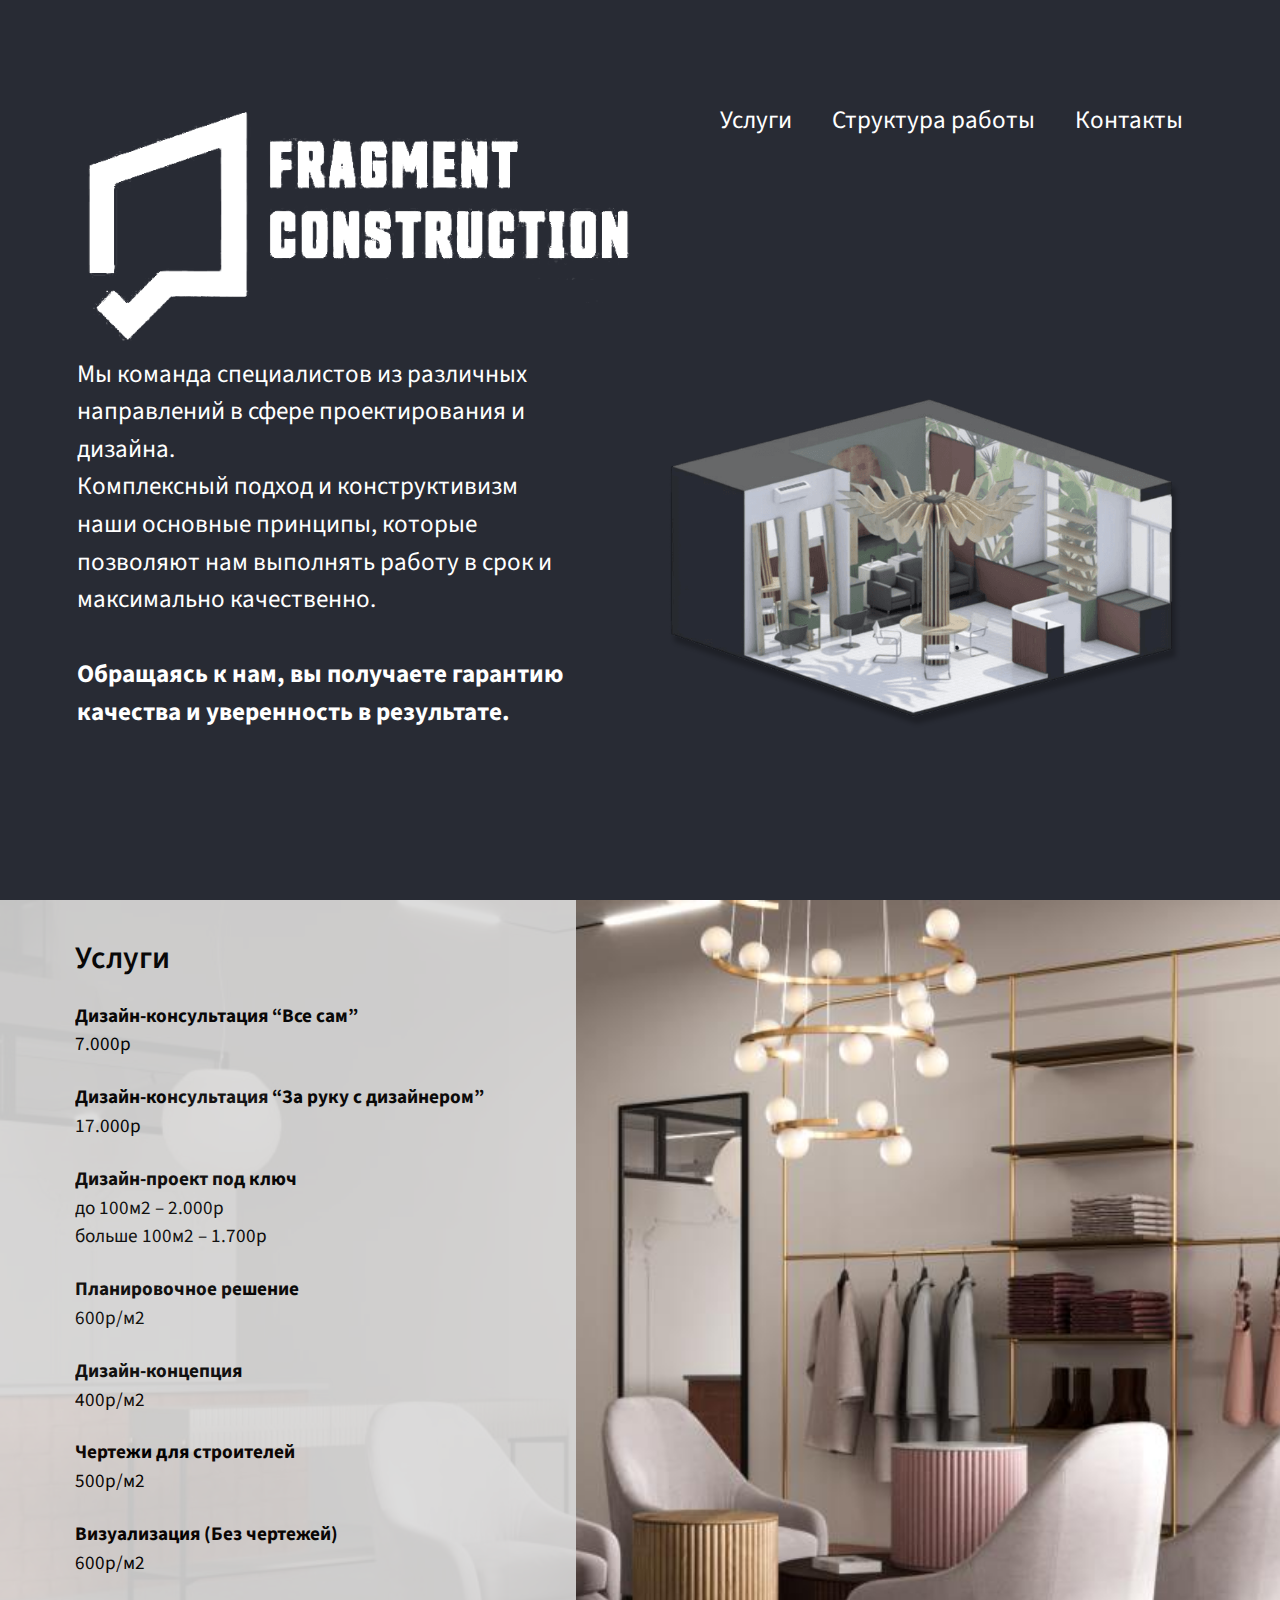
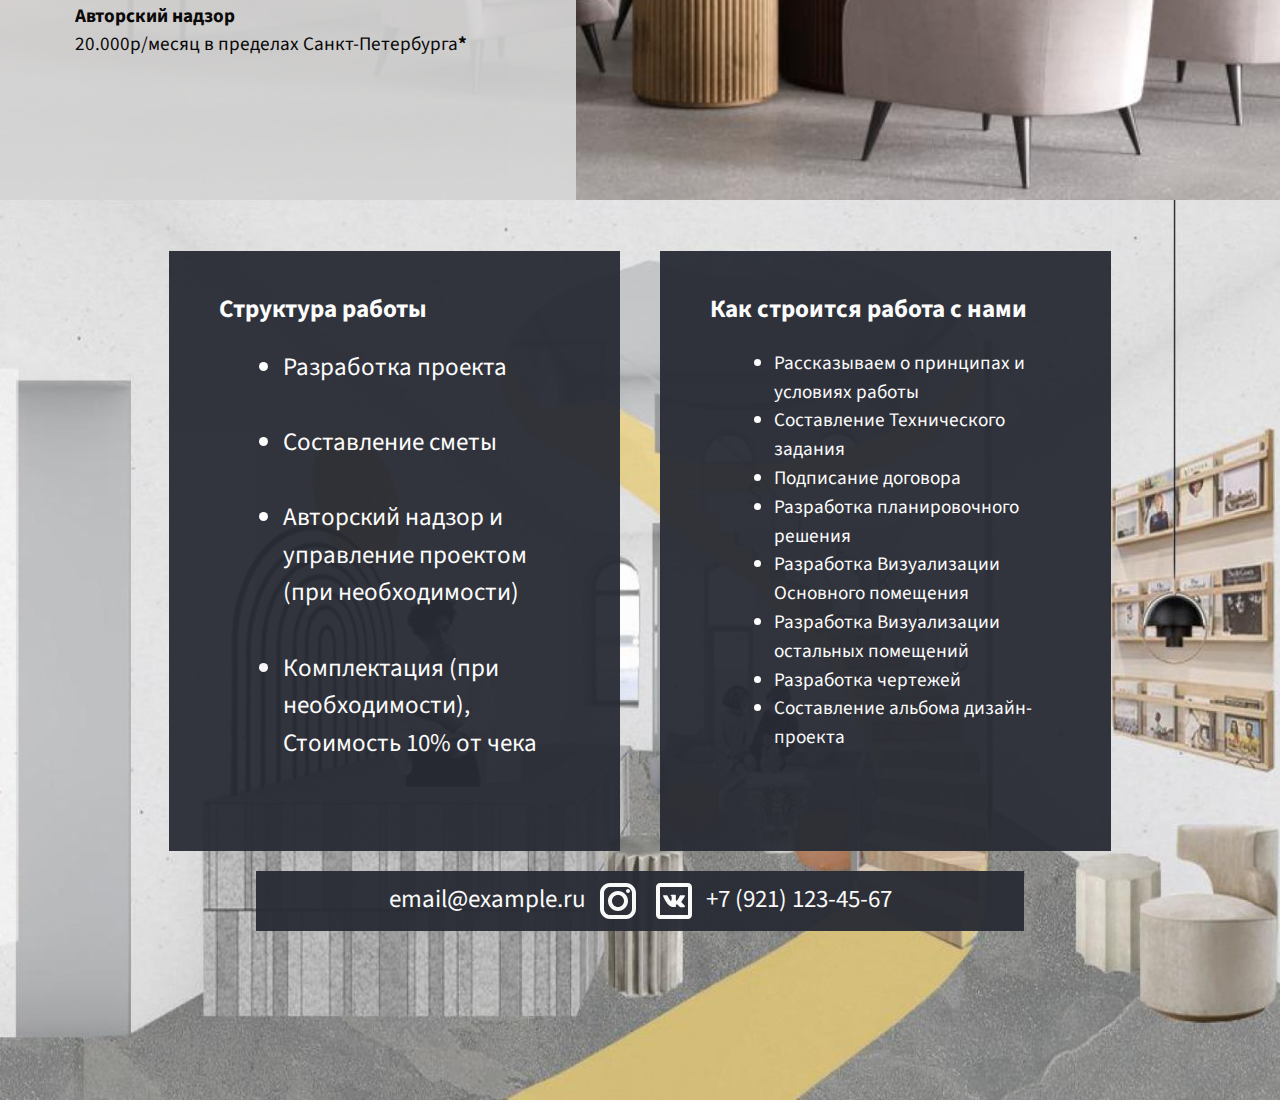
==== index.html @ 0ee1506e "v1.0" ====
<!DOCTYPE html><html lang="en"><head>
  <meta charset="utf-8">
  <title>Fragment Construction</title>
  <base href="/">
  <meta name="viewport" content="width=device-width, initial-scale=1">
  <link rel="icon" type="image/x-icon" href="assets/img/small-logo.ico">
  <link rel="stylesheet" href="build.css">
<style>@import"https://fonts.googleapis.com/css2?family=Source+Sans+Pro&display=swap";@tailwind components;@tailwind utilities;@tailwind base;*,:before,:after{box-sizing:border-box;border-width:0;border-style:solid;border-color:currentColor}:before,:after{--tw-content:""}html{line-height:1.5;-webkit-text-size-adjust:100%;tab-size:4;font-family:ui-sans-serif,system-ui,-apple-system,BlinkMacSystemFont,Segoe UI,Roboto,Helvetica Neue,Arial,Noto Sans,sans-serif,"Apple Color Emoji","Segoe UI Emoji",Segoe UI Symbol,"Noto Color Emoji";font-feature-settings:normal;font-variation-settings:normal}body{margin:0;line-height:inherit}*,:before,:after{--tw-border-spacing-x:0;--tw-border-spacing-y:0;--tw-translate-x:0;--tw-translate-y:0;--tw-rotate:0;--tw-skew-x:0;--tw-skew-y:0;--tw-scale-x:1;--tw-scale-y:1;--tw-pan-x: ;--tw-pan-y: ;--tw-pinch-zoom: ;--tw-scroll-snap-strictness:proximity;--tw-ordinal: ;--tw-slashed-zero: ;--tw-numeric-figure: ;--tw-numeric-spacing: ;--tw-numeric-fraction: ;--tw-ring-inset: ;--tw-ring-offset-width:0px;--tw-ring-offset-color:#fff;--tw-ring-color:rgb(59 130 246 / .5);--tw-ring-offset-shadow:0 0 #0000;--tw-ring-shadow:0 0 #0000;--tw-shadow:0 0 #0000;--tw-shadow-colored:0 0 #0000;--tw-blur: ;--tw-brightness: ;--tw-contrast: ;--tw-grayscale: ;--tw-hue-rotate: ;--tw-invert: ;--tw-saturate: ;--tw-sepia: ;--tw-drop-shadow: ;--tw-backdrop-blur: ;--tw-backdrop-brightness: ;--tw-backdrop-contrast: ;--tw-backdrop-grayscale: ;--tw-backdrop-hue-rotate: ;--tw-backdrop-invert: ;--tw-backdrop-opacity: ;--tw-backdrop-saturate: ;--tw-backdrop-sepia: }html{scroll-behavior:smooth}body{margin:0;padding:0;font-family:Source Sans Pro,sans-serif}</style><style>@import"https://fonts.googleapis.com/css2?family=Source+Sans+Pro&display=swap";@tailwind components;@tailwind utilities;@tailwind base;*,:before,:after{box-sizing:border-box;border-width:0;border-style:solid;border-color:currentColor}:before,:after{--tw-content:""}html{line-height:1.5;-webkit-text-size-adjust:100%;tab-size:4;font-family:ui-sans-serif,system-ui,-apple-system,BlinkMacSystemFont,Segoe UI,Roboto,Helvetica Neue,Arial,Noto Sans,sans-serif,"Apple Color Emoji","Segoe UI Emoji",Segoe UI Symbol,"Noto Color Emoji";font-feature-settings:normal;font-variation-settings:normal}body{margin:0;line-height:inherit}a{color:inherit;text-decoration:inherit}ul{list-style:none;margin:0;padding:0}img{display:block;vertical-align:middle}img{max-width:100%;height:auto}*,:before,:after{--tw-border-spacing-x:0;--tw-border-spacing-y:0;--tw-translate-x:0;--tw-translate-y:0;--tw-rotate:0;--tw-skew-x:0;--tw-skew-y:0;--tw-scale-x:1;--tw-scale-y:1;--tw-pan-x: ;--tw-pan-y: ;--tw-pinch-zoom: ;--tw-scroll-snap-strictness:proximity;--tw-ordinal: ;--tw-slashed-zero: ;--tw-numeric-figure: ;--tw-numeric-spacing: ;--tw-numeric-fraction: ;--tw-ring-inset: ;--tw-ring-offset-width:0px;--tw-ring-offset-color:#fff;--tw-ring-color:rgb(59 130 246 / .5);--tw-ring-offset-shadow:0 0 #0000;--tw-ring-shadow:0 0 #0000;--tw-shadow:0 0 #0000;--tw-shadow-colored:0 0 #0000;--tw-blur: ;--tw-brightness: ;--tw-contrast: ;--tw-grayscale: ;--tw-hue-rotate: ;--tw-invert: ;--tw-saturate: ;--tw-sepia: ;--tw-drop-shadow: ;--tw-backdrop-blur: ;--tw-backdrop-brightness: ;--tw-backdrop-contrast: ;--tw-backdrop-grayscale: ;--tw-backdrop-hue-rotate: ;--tw-backdrop-invert: ;--tw-backdrop-opacity: ;--tw-backdrop-saturate: ;--tw-backdrop-sepia: }.absolute{position:absolute}.relative{position:relative}.bottom-0{bottom:0}.right-5{right:1.25rem}.mx-\[13\%\]{margin-left:13%;margin-right:13%}.mx-\[50px\]{margin-left:50px;margin-right:50px}.mx-\[6\%\]{margin-left:6%;margin-right:6%}.mx-auto{margin-left:auto;margin-right:auto}.my-\[8\%\]{margin-top:8%;margin-bottom:8%}.ml-16{margin-left:4rem}.mt-1\.5{margin-top:.375rem}.mt-10{margin-top:2.5rem}.mt-2\.5{margin-top:.625rem}.mt-5{margin-top:1.25rem}.mt-\[4\%\]{margin-top:4%}.mt-\[6\%\]{margin-top:6%}.flex{display:flex}.grid{display:grid}.h-\[100\%\]{height:100%}.h-\[600px\]{height:600px}.h-\[60px\]{height:60px}.h-screen{height:100vh}.max-h-\[400px\]{max-height:400px}.w-\[100\%\]{width:100%}.w-\[40\%\]{width:40%}.w-\[45\%\]{width:45%}.w-\[60\%\]{width:60%}.w-\[90\%\]{width:90%}.max-w-\[800px\]{max-width:800px}.animate-pulse{animation:pulse 2s cubic-bezier(.4,0,.6,1) infinite}.list-disc{list-style-type:disc}.grid-cols-2{grid-template-columns:repeat(2,minmax(0,1fr))}.flex-col{flex-direction:column}.justify-center{justify-content:center}.justify-between{justify-content:space-between}.gap-10{gap:2.5rem}.gap-2{gap:.5rem}.overflow-auto{overflow:auto}.overflow-hidden{overflow:hidden}.bg-background-blue{--tw-bg-opacity:1;background-color:rgb(40 43 52 / var(--tw-bg-opacity))}.bg-cream-white{--tw-bg-opacity:1;background-color:rgb(217 217 217 / var(--tw-bg-opacity))}.bg-about-bg{background-image:url(about-bg.d2e4518c8d98e745.jpg)}.bg-services-bg{background-image:url(services-bg.50ebe904d88198e3.jpg)}.bg-cover{background-size:cover}.bg-no-repeat{background-repeat:no-repeat}.text-2xl{font-size:1.2rem}.text-3xl{font-size:1.567rem}.text-4xl{font-size:1.964rem}.font-bold{font-weight:700}.font-semibold{font-weight:600}.text-white{--tw-text-opacity:1;color:rgb(255 255 255 / var(--tw-text-opacity))}.opacity-90{opacity:.9}.opacity-95{opacity:.95}html{scroll-behavior:smooth}body{margin:0;padding:0;font-family:Source Sans Pro,sans-serif}@keyframes pulse{50%{opacity:.5}}.hover\:animate-pulse:hover{animation:pulse 2s cubic-bezier(.4,0,.6,1) infinite}.hover\:text-cream-white:hover{--tw-text-opacity:1;color:rgb(217 217 217 / var(--tw-text-opacity))}@media (min-width: 1600px){.min-\[1600px\]\:text-3xl{font-size:1.567rem}}</style><link rel="stylesheet" href="styles.232d3d1c239b0c09.css" media="print" onload="this.media='all'"><noscript><link rel="stylesheet" href="styles.232d3d1c239b0c09.css"></noscript></head>
<body>
  <app-root _nghost-sc3="" ng-version="15.2.8" ng-server-context="ssg"><div _ngcontent-sc3=""><app-header _ngcontent-sc3="" _nghost-sc0=""><div _ngcontent-sc0="" class="bg-background-blue h-screen w-[100%] overflow-hidden"><div _ngcontent-sc0="" class="mx-[6%] my-[8%] grid grid-cols-2 gap-2 relative"><div _ngcontent-sc0=""><img _ngcontent-sc0="" ngsrc="assets/img/LOGO.png" alt="" height="321" width="709" loading="lazy" fetchpriority="auto" ng-img="true" src="assets/img/LOGO.png"><div _ngcontent-sc0="" class="w-[90%]"><span _ngcontent-sc0="" class="text-white text-3xl"> Мы команда специалистов из различных направлений в сфере проектирования и дизайна. <br _ngcontent-sc0="">Комплексный подход и конструктивизм наши основные принципы, которые позволяют нам выполнять работу в срок и максимально качественно. <br _ngcontent-sc0=""><br _ngcontent-sc0=""><span _ngcontent-sc0="" class="font-bold"> Обращаясь к нам, вы получаете гарантию качества и уверенность в результате. </span></span></div></div><div _ngcontent-sc0=""><div _ngcontent-sc0="" class="absolute right-5 flex justify-between gap-10"><span _ngcontent-sc0="" class="text-white text-3xl hover:animate-pulse hover:text-cream-white"><a _ngcontent-sc0="" href="#services">Услуги</a></span><span _ngcontent-sc0="" class="text-white text-3xl hover:animate-pulse hover:text-cream-white"><a _ngcontent-sc0="" href="#about">Структура работы</a></span><span _ngcontent-sc0="" class="text-white text-3xl hover:animate-pulse hover:text-cream-white"><a _ngcontent-sc0="" href="#about">Контакты</a></span></div><div _ngcontent-sc0="" class="absolute bottom-0"><img _ngcontent-sc0="" src="assets/img/header-image.png" alt="" class="max-h-[400px]"></div></div></div></div></app-header><app-services _ngcontent-sc3="" _nghost-sc1=""><div _ngcontent-sc1="" id="services" class="h-screen w-[100%] bg-no-repeat bg-cover bg-services-bg"><div _ngcontent-sc1="" class="h-[100%] bg-cream-white opacity-90 w-[45%] overflow-auto"><div _ngcontent-sc1="" class="mx-[13%] mt-[6%]"><span _ngcontent-sc1="" class="text-4xl font-semibold">Услуги</span><br _ngcontent-sc1=""><div _ngcontent-sc1="" class="mt-5 flex justify-between flex-col overflow-hidden"><span _ngcontent-sc1="" class="text-2xl"><span _ngcontent-sc1="" class="font-bold">Дизайн-консультация “Все сам”</span><br _ngcontent-sc1="">7.000р</span><br _ngcontent-sc1=""><span _ngcontent-sc1="" class="text-2xl"><span _ngcontent-sc1="" class="font-bold">Дизайн-консультация “За руку с дизайнером”</span><br _ngcontent-sc1="">17.000р </span><br _ngcontent-sc1=""><span _ngcontent-sc1="" class="text-2xl"><span _ngcontent-sc1="" class="font-bold">Дизайн-проект под ключ </span><br _ngcontent-sc1="">до 100м2 – 2.000р<br _ngcontent-sc1="">больше 100м2 – 1.700р</span><br _ngcontent-sc1=""><span _ngcontent-sc1="" class="text-2xl"><span _ngcontent-sc1="" class="font-bold">Планировочное решение</span><br _ngcontent-sc1="">600р/м2</span><br _ngcontent-sc1=""><span _ngcontent-sc1="" class="text-2xl"><span _ngcontent-sc1="" class="font-bold">Дизайн-концепция</span><br _ngcontent-sc1="">400р/м2</span><br _ngcontent-sc1=""><span _ngcontent-sc1="" class="text-2xl"><span _ngcontent-sc1="" class="font-bold">Чертежи для строителей</span><br _ngcontent-sc1="">500р/м2</span><br _ngcontent-sc1=""><span _ngcontent-sc1="" class="text-2xl"><span _ngcontent-sc1="" class="font-bold">Визуализация (Без чертежей)</span><br _ngcontent-sc1="">600р/м2</span><br _ngcontent-sc1=""><span _ngcontent-sc1="" class="text-2xl"><span _ngcontent-sc1="" class="font-bold">Авторский надзор</span><br _ngcontent-sc1=""><span _ngcontent-sc1="">20.000р/месяц в пределах Санкт-Петербурга<span _ngcontent-sc1="" class="animate-pulse font-bold">*</span></span><!----><!----></span></div></div></div></div></app-services><app-about-work _ngcontent-sc3="" _nghost-sc2=""><div _ngcontent-sc2="" id="about" class="h-screen w-[100%] bg-no-repeat bg-cover bg-about-bg overflow-hidden"><div _ngcontent-sc2="" class="mx-[6%] mt-[4%] flex gap-10 justify-center"><div _ngcontent-sc2="" class="bg-background-blue opacity-95 h-[600px] w-[40%]"><div _ngcontent-sc2="" class="mx-[50px] mt-10"><span _ngcontent-sc2="" class="text-white text-3xl"><span _ngcontent-sc2="" class="text-3xl font-bold"> Структура работы </span><div _ngcontent-sc2=""><ul _ngcontent-sc2="" class="list-disc ml-16 mt-5"><li _ngcontent-sc2="">Разработка проекта</li><br _ngcontent-sc2=""><li _ngcontent-sc2="">Составление сметы</li><br _ngcontent-sc2=""><li _ngcontent-sc2="">Авторский надзор и управление проектом (при необходимости)</li><br _ngcontent-sc2=""><li _ngcontent-sc2="">Комплектация (при необходимости), Стоимость 10% от чека</li></ul></div></span></div></div><div _ngcontent-sc2="" class="bg-background-blue opacity-95 h-[600px] w-[40%]"><div _ngcontent-sc2="" class="mx-[50px] mt-10"><span _ngcontent-sc2="" class="text-white text-3xl"><span _ngcontent-sc2="" class="text-3xl font-bold"> Как строится работа с нами </span><div _ngcontent-sc2="" class="text-2xl min-[1600px]:text-3xl"><ul _ngcontent-sc2="" class="list-disc ml-16 mt-5"><li _ngcontent-sc2="">Рассказываем о принципах и условиях работы</li><li _ngcontent-sc2="">Составление Технического задания</li><li _ngcontent-sc2="">Подписание договора</li><li _ngcontent-sc2="">Разработка планировочного решения</li><li _ngcontent-sc2="">Разработка Визуализации Основного помещения</li><li _ngcontent-sc2="">Разработка Визуализации остальных помещений</li><li _ngcontent-sc2="">Разработка чертежей</li><li _ngcontent-sc2="">Составление альбома дизайн-проекта</li></ul></div></span></div></div></div><div _ngcontent-sc2="" class="bg-background-blue opacity-95 mt-5 mx-auto max-w-[800px] w-[60%] h-[60px] flex justify-center gap-2"><span _ngcontent-sc2="" class="text-white text-3xl mt-2.5">email@example.ru</span><a _ngcontent-sc2="" href="https://instagram.com" class="mt-1.5"><img _ngcontent-sc2="" src="assets/img/icons8-instagram.svg" alt="" height="48" width="48"></a><a _ngcontent-sc2="" href="https://vk.com" class="mt-1.5"><img _ngcontent-sc2="" src="assets/img/icons8-vk-com.svg" alt="" height="48" width="48"></a><span _ngcontent-sc2="" class="text-white text-3xl mt-2.5">+7 (921) 123-45-67</span></div></div></app-about-work></div></app-root>
<script src="runtime.688c53f23d6f5116.js" type="module"></script><script src="polyfills.cc56de102c7d1e60.js" type="module"></script><script src="main.c48770c3a5cddc2c.js" type="module"></script>

</body></html>
---- build.css ----
/*! tailwindcss v3.3.1 | MIT License | https://tailwindcss.com*/*,:after,:before{box-sizing:border-box;border:0 solid}:after,:before{--tw-content:""}html{line-height:1.5;-webkit-text-size-adjust:100%;-moz-tab-size:4;-o-tab-size:4;tab-size:4;font-family:ui-sans-serif,system-ui,-apple-system,BlinkMacSystemFont,Segoe UI,Roboto,Helvetica Neue,Arial,Noto Sans,sans-serif,Apple Color Emoji,Segoe UI Emoji,Segoe UI Symbol,Noto Color Emoji;font-feature-settings:normal;font-variation-settings:normal}body{margin:0;line-height:inherit}hr{height:0;color:inherit;border-top-width:1px}abbr:where([title]){-webkit-text-decoration:underline dotted;text-decoration:underline dotted}h1,h2,h3,h4,h5,h6{font-size:inherit;font-weight:inherit}a{color:inherit;text-decoration:inherit}b,strong{font-weight:bolder}code,kbd,pre,samp{font-family:ui-monospace,SFMono-Regular,Menlo,Monaco,Consolas,Liberation Mono,Courier New,monospace;font-size:1em}small{font-size:80%}sub,sup{font-size:75%;line-height:0;position:relative;vertical-align:initial}sub{bottom:-.25em}sup{top:-.5em}table{text-indent:0;border-color:inherit;border-collapse:collapse}button,input,optgroup,select,textarea{font-family:inherit;font-size:100%;font-weight:inherit;line-height:inherit;color:inherit;margin:0;padding:0}button,select{text-transform:none}[type=button],[type=reset],[type=submit],button{-webkit-appearance:button;background-color:initial;background-image:none}:-moz-focusring{outline:auto}:-moz-ui-invalid{box-shadow:none}progress{vertical-align:initial}::-webkit-inner-spin-button,::-webkit-outer-spin-button{height:auto}[type=search]{-webkit-appearance:textfield;outline-offset:-2px}::-webkit-search-decoration{-webkit-appearance:none}::-webkit-file-upload-button{-webkit-appearance:button;font:inherit}summary{display:list-item}blockquote,dd,dl,figure,h1,h2,h3,h4,h5,h6,hr,p,pre{margin:0}fieldset{margin:0}fieldset,legend{padding:0}menu,ol,ul{list-style:none;margin:0;padding:0}textarea{resize:vertical}input::-moz-placeholder,textarea::-moz-placeholder{opacity:1;color:#9ca3af}input::placeholder,textarea::placeholder{opacity:1;color:#9ca3af}[role=button],button{cursor:pointer}:disabled{cursor:default}audio,canvas,embed,iframe,img,object,svg,video{display:block;vertical-align:middle}img,video{max-width:100%;height:auto}[hidden]{display:none}*,::backdrop,:after,:before{--tw-border-spacing-x:0;--tw-border-spacing-y:0;--tw-translate-x:0;--tw-translate-y:0;--tw-rotate:0;--tw-skew-x:0;--tw-skew-y:0;--tw-scale-x:1;--tw-scale-y:1;--tw-pan-x: ;--tw-pan-y: ;--tw-pinch-zoom: ;--tw-scroll-snap-strictness:proximity;--tw-ordinal: ;--tw-slashed-zero: ;--tw-numeric-figure: ;--tw-numeric-spacing: ;--tw-numeric-fraction: ;--tw-ring-inset: ;--tw-ring-offset-width:0px;--tw-ring-offset-color:#fff;--tw-ring-color:#3b82f680;--tw-ring-offset-shadow:0 0 #0000;--tw-ring-shadow:0 0 #0000;--tw-shadow:0 0 #0000;--tw-shadow-colored:0 0 #0000;--tw-blur: ;--tw-brightness: ;--tw-contrast: ;--tw-grayscale: ;--tw-hue-rotate: ;--tw-invert: ;--tw-saturate: ;--tw-sepia: ;--tw-drop-shadow: ;--tw-backdrop-blur: ;--tw-backdrop-brightness: ;--tw-backdrop-contrast: ;--tw-backdrop-grayscale: ;--tw-backdrop-hue-rotate: ;--tw-backdrop-invert: ;--tw-backdrop-opacity: ;--tw-backdrop-saturate: ;--tw-backdrop-sepia: }.absolute{position:absolute}.relative{position:relative}.bottom-0{bottom:0}.right-5{right:1.25rem}.mx-\[13\%\]{margin-left:13%;margin-right:13%}.mx-\[50px\]{margin-left:50px;margin-right:50px}.mx-\[6\%\]{margin-left:6%;margin-right:6%}.mx-auto{margin-left:auto;margin-right:auto}.my-\[8\%\]{margin-top:8%;margin-bottom:8%}.ml-16{margin-left:4rem}.mt-1{margin-top:.25rem}.mt-1\.5{margin-top:.375rem}.mt-10{margin-top:2.5rem}.mt-2{margin-top:.5rem}.mt-2\.5{margin-top:.625rem}.mt-5{margin-top:1.25rem}.mt-\[4\%\]{margin-top:4%}.mt-\[6\%\]{margin-top:6%}.flex{display:flex}.grid{display:grid}.h-\[100\%\]{height:100%}.h-\[600px\]{height:600px}.h-\[60px\]{height:60px}.h-screen{height:100vh}.max-h-\[400px\]{max-height:400px}.w-\[100\%\]{width:100%}.w-\[40\%\]{width:40%}.w-\[45\%\]{width:45%}.w-\[60\%\]{width:60%}.w-\[90\%\]{width:90%}.max-w-\[800px\]{max-width:800px}.animate-pulse{animation:pulse 2s cubic-bezier(.4,0,.6,1) infinite}.list-disc{list-style-type:disc}.grid-cols-2{grid-template-columns:repeat(2,minmax(0,1fr))}.flex-col{flex-direction:column}.justify-center{justify-content:center}.justify-between{justify-content:space-between}.gap-10{gap:2.5rem}.gap-2{gap:.5rem}.overflow-auto{overflow:auto}.overflow-hidden{overflow:hidden}.bg-background-blue{--tw-bg-opacity:1;background-color:rgb(40 43 52/var(--tw-bg-opacity))}.bg-cream-white{--tw-bg-opacity:1;background-color:rgb(217 217 217/var(--tw-bg-opacity))}.bg-about-bg{background-image:url(../../src/assets/img/about-bg.jpg)}.bg-services-bg{background-image:url(../../src/assets/img/services-bg.jpg)}.bg-cover{background-size:cover}.bg-no-repeat{background-repeat:no-repeat}.text-2xl{font-size:1.2rem}.text-3xl{font-size:1.567rem}.text-4xl{font-size:1.964rem}.text-xl{font-size:1rem}.font-bold{font-weight:700}.font-semibold{font-weight:600}.text-white{--tw-text-opacity:1;color:rgb(255 255 255/var(--tw-text-opacity))}.opacity-90{opacity:.9}.opacity-95{opacity:.95}@keyframes pulse{50%{opacity:.5}}.hover\:animate-pulse:hover{animation:pulse 2s cubic-bezier(.4,0,.6,1) infinite}.hover\:text-cream-white:hover{--tw-text-opacity:1;color:rgb(217 217 217/var(--tw-text-opacity))}@media (min-width:1600px){.min-\[1600px\]\:text-3xl{font-size:1.567rem}}
---- styles.232d3d1c239b0c09.css ----
@import"https://fonts.googleapis.com/css2?family=Source+Sans+Pro&display=swap";@tailwind components;@tailwind utilities;@tailwind base;*,:before,:after{box-sizing:border-box;border-width:0;border-style:solid;border-color:currentColor}:before,:after{--tw-content: ""}html{line-height:1.5;-webkit-text-size-adjust:100%;tab-size:4;font-family:ui-sans-serif,system-ui,-apple-system,BlinkMacSystemFont,Segoe UI,Roboto,Helvetica Neue,Arial,Noto Sans,sans-serif,"Apple Color Emoji","Segoe UI Emoji",Segoe UI Symbol,"Noto Color Emoji";font-feature-settings:normal;font-variation-settings:normal}body{margin:0;line-height:inherit}hr{height:0;color:inherit;border-top-width:1px}abbr:where([title]){-webkit-text-decoration:underline dotted;text-decoration:underline dotted}h1,h2,h3,h4,h5,h6{font-size:inherit;font-weight:inherit}a{color:inherit;text-decoration:inherit}b,strong{font-weight:bolder}code,kbd,samp,pre{font-family:ui-monospace,SFMono-Regular,Menlo,Monaco,Consolas,Liberation Mono,Courier New,monospace;font-size:1em}small{font-size:80%}sub,sup{font-size:75%;line-height:0;position:relative;vertical-align:baseline}sub{bottom:-.25em}sup{top:-.5em}table{text-indent:0;border-color:inherit;border-collapse:collapse}button,input,optgroup,select,textarea{font-family:inherit;font-size:100%;font-weight:inherit;line-height:inherit;color:inherit;margin:0;padding:0}button,select{text-transform:none}button,[type=button],[type=reset],[type=submit]{-webkit-appearance:button;background-color:transparent;background-image:none}:-moz-focusring{outline:auto}:-moz-ui-invalid{box-shadow:none}progress{vertical-align:baseline}::-webkit-inner-spin-button,::-webkit-outer-spin-button{height:auto}[type=search]{-webkit-appearance:textfield;outline-offset:-2px}::-webkit-search-decoration{-webkit-appearance:none}::-webkit-file-upload-button{-webkit-appearance:button;font:inherit}summary{display:list-item}blockquote,dl,dd,h1,h2,h3,h4,h5,h6,hr,figure,p,pre{margin:0}fieldset{margin:0;padding:0}legend{padding:0}ol,ul,menu{list-style:none;margin:0;padding:0}textarea{resize:vertical}input::placeholder,textarea::placeholder{opacity:1;color:#9ca3af}button,[role=button]{cursor:pointer}:disabled{cursor:default}img,svg,video,canvas,audio,iframe,embed,object{display:block;vertical-align:middle}img,video{max-width:100%;height:auto}[hidden]{display:none}*,:before,:after{--tw-border-spacing-x: 0;--tw-border-spacing-y: 0;--tw-translate-x: 0;--tw-translate-y: 0;--tw-rotate: 0;--tw-skew-x: 0;--tw-skew-y: 0;--tw-scale-x: 1;--tw-scale-y: 1;--tw-pan-x: ;--tw-pan-y: ;--tw-pinch-zoom: ;--tw-scroll-snap-strictness: proximity;--tw-ordinal: ;--tw-slashed-zero: ;--tw-numeric-figure: ;--tw-numeric-spacing: ;--tw-numeric-fraction: ;--tw-ring-inset: ;--tw-ring-offset-width: 0px;--tw-ring-offset-color: #fff;--tw-ring-color: rgb(59 130 246 / .5);--tw-ring-offset-shadow: 0 0 #0000;--tw-ring-shadow: 0 0 #0000;--tw-shadow: 0 0 #0000;--tw-shadow-colored: 0 0 #0000;--tw-blur: ;--tw-brightness: ;--tw-contrast: ;--tw-grayscale: ;--tw-hue-rotate: ;--tw-invert: ;--tw-saturate: ;--tw-sepia: ;--tw-drop-shadow: ;--tw-backdrop-blur: ;--tw-backdrop-brightness: ;--tw-backdrop-contrast: ;--tw-backdrop-grayscale: ;--tw-backdrop-hue-rotate: ;--tw-backdrop-invert: ;--tw-backdrop-opacity: ;--tw-backdrop-saturate: ;--tw-backdrop-sepia: }::-webkit-backdrop{--tw-border-spacing-x: 0;--tw-border-spacing-y: 0;--tw-translate-x: 0;--tw-translate-y: 0;--tw-rotate: 0;--tw-skew-x: 0;--tw-skew-y: 0;--tw-scale-x: 1;--tw-scale-y: 1;--tw-pan-x: ;--tw-pan-y: ;--tw-pinch-zoom: ;--tw-scroll-snap-strictness: proximity;--tw-ordinal: ;--tw-slashed-zero: ;--tw-numeric-figure: ;--tw-numeric-spacing: ;--tw-numeric-fraction: ;--tw-ring-inset: ;--tw-ring-offset-width: 0px;--tw-ring-offset-color: #fff;--tw-ring-color: rgb(59 130 246 / .5);--tw-ring-offset-shadow: 0 0 #0000;--tw-ring-shadow: 0 0 #0000;--tw-shadow: 0 0 #0000;--tw-shadow-colored: 0 0 #0000;--tw-blur: ;--tw-brightness: ;--tw-contrast: ;--tw-grayscale: ;--tw-hue-rotate: ;--tw-invert: ;--tw-saturate: ;--tw-sepia: ;--tw-drop-shadow: ;--tw-backdrop-blur: ;--tw-backdrop-brightness: ;--tw-backdrop-contrast: ;--tw-backdrop-grayscale: ;--tw-backdrop-hue-rotate: ;--tw-backdrop-invert: ;--tw-backdrop-opacity: ;--tw-backdrop-saturate: ;--tw-backdrop-sepia: }::backdrop{--tw-border-spacing-x: 0;--tw-border-spacing-y: 0;--tw-translate-x: 0;--tw-translate-y: 0;--tw-rotate: 0;--tw-skew-x: 0;--tw-skew-y: 0;--tw-scale-x: 1;--tw-scale-y: 1;--tw-pan-x: ;--tw-pan-y: ;--tw-pinch-zoom: ;--tw-scroll-snap-strictness: proximity;--tw-ordinal: ;--tw-slashed-zero: ;--tw-numeric-figure: ;--tw-numeric-spacing: ;--tw-numeric-fraction: ;--tw-ring-inset: ;--tw-ring-offset-width: 0px;--tw-ring-offset-color: #fff;--tw-ring-color: rgb(59 130 246 / .5);--tw-ring-offset-shadow: 0 0 #0000;--tw-ring-shadow: 0 0 #0000;--tw-shadow: 0 0 #0000;--tw-shadow-colored: 0 0 #0000;--tw-blur: ;--tw-brightness: ;--tw-contrast: ;--tw-grayscale: ;--tw-hue-rotate: ;--tw-invert: ;--tw-saturate: ;--tw-sepia: ;--tw-drop-shadow: ;--tw-backdrop-blur: ;--tw-backdrop-brightness: ;--tw-backdrop-contrast: ;--tw-backdrop-grayscale: ;--tw-backdrop-hue-rotate: ;--tw-backdrop-invert: ;--tw-backdrop-opacity: ;--tw-backdrop-saturate: ;--tw-backdrop-sepia: }.absolute{position:absolute}.relative{position:relative}.bottom-0{bottom:0}.right-5{right:1.25rem}.mx-\[13\%\]{margin-left:13%;margin-right:13%}.mx-\[50px\]{margin-left:50px;margin-right:50px}.mx-\[6\%\]{margin-left:6%;margin-right:6%}.mx-auto{margin-left:auto;margin-right:auto}.my-\[8\%\]{margin-top:8%;margin-bottom:8%}.ml-16{margin-left:4rem}.mt-1{margin-top:.25rem}.mt-1\.5{margin-top:.375rem}.mt-10{margin-top:2.5rem}.mt-2{margin-top:.5rem}.mt-2\.5{margin-top:.625rem}.mt-5{margin-top:1.25rem}.mt-\[4\%\]{margin-top:4%}.mt-\[6\%\]{margin-top:6%}.flex{display:flex}.grid{display:grid}.h-\[100\%\]{height:100%}.h-\[600px\]{height:600px}.h-\[60px\]{height:60px}.h-screen{height:100vh}.max-h-\[400px\]{max-height:400px}.w-\[100\%\]{width:100%}.w-\[40\%\]{width:40%}.w-\[45\%\]{width:45%}.w-\[60\%\]{width:60%}.w-\[90\%\]{width:90%}.max-w-\[800px\]{max-width:800px}.animate-pulse{animation:pulse 2s cubic-bezier(.4,0,.6,1) infinite}.list-disc{list-style-type:disc}.grid-cols-2{grid-template-columns:repeat(2,minmax(0,1fr))}.flex-col{flex-direction:column}.justify-center{justify-content:center}.justify-between{justify-content:space-between}.gap-10{gap:2.5rem}.gap-2{gap:.5rem}.overflow-auto{overflow:auto}.overflow-hidden{overflow:hidden}.bg-background-blue{--tw-bg-opacity: 1;background-color:rgb(40 43 52 / var(--tw-bg-opacity))}.bg-cream-white{--tw-bg-opacity: 1;background-color:rgb(217 217 217 / var(--tw-bg-opacity))}.bg-about-bg{background-image:url(about-bg.d2e4518c8d98e745.jpg)}.bg-services-bg{background-image:url(services-bg.50ebe904d88198e3.jpg)}.bg-cover{background-size:cover}.bg-no-repeat{background-repeat:no-repeat}.text-2xl{font-size:1.2rem}.text-3xl{font-size:1.567rem}.text-4xl{font-size:1.964rem}.text-xl{font-size:1rem}.font-bold{font-weight:700}.font-semibold{font-weight:600}.text-white{--tw-text-opacity: 1;color:rgb(255 255 255 / var(--tw-text-opacity))}.opacity-90{opacity:.9}.opacity-95{opacity:.95}html{scroll-behavior:smooth}body{margin:0;padding:0;font-family:Source Sans Pro,sans-serif}@keyframes pulse{50%{opacity:.5}}.hover\:animate-pulse:hover{animation:pulse 2s cubic-bezier(.4,0,.6,1) infinite}.hover\:text-cream-white:hover{--tw-text-opacity: 1;color:rgb(217 217 217 / var(--tw-text-opacity))}@media (min-width: 1600px){.min-\[1600px\]\:text-3xl{font-size:1.567rem}}
---- styles.232d3d1c239b0c09.css ----
@import"https://fonts.googleapis.com/css2?family=Source+Sans+Pro&display=swap";@tailwind components;@tailwind utilities;@tailwind base;*,:before,:after{box-sizing:border-box;border-width:0;border-style:solid;border-color:currentColor}:before,:after{--tw-content: ""}html{line-height:1.5;-webkit-text-size-adjust:100%;tab-size:4;font-family:ui-sans-serif,system-ui,-apple-system,BlinkMacSystemFont,Segoe UI,Roboto,Helvetica Neue,Arial,Noto Sans,sans-serif,"Apple Color Emoji","Segoe UI Emoji",Segoe UI Symbol,"Noto Color Emoji";font-feature-settings:normal;font-variation-settings:normal}body{margin:0;line-height:inherit}hr{height:0;color:inherit;border-top-width:1px}abbr:where([title]){-webkit-text-decoration:underline dotted;text-decoration:underline dotted}h1,h2,h3,h4,h5,h6{font-size:inherit;font-weight:inherit}a{color:inherit;text-decoration:inherit}b,strong{font-weight:bolder}code,kbd,samp,pre{font-family:ui-monospace,SFMono-Regular,Menlo,Monaco,Consolas,Liberation Mono,Courier New,monospace;font-size:1em}small{font-size:80%}sub,sup{font-size:75%;line-height:0;position:relative;vertical-align:baseline}sub{bottom:-.25em}sup{top:-.5em}table{text-indent:0;border-color:inherit;border-collapse:collapse}button,input,optgroup,select,textarea{font-family:inherit;font-size:100%;font-weight:inherit;line-height:inherit;color:inherit;margin:0;padding:0}button,select{text-transform:none}button,[type=button],[type=reset],[type=submit]{-webkit-appearance:button;background-color:transparent;background-image:none}:-moz-focusring{outline:auto}:-moz-ui-invalid{box-shadow:none}progress{vertical-align:baseline}::-webkit-inner-spin-button,::-webkit-outer-spin-button{height:auto}[type=search]{-webkit-appearance:textfield;outline-offset:-2px}::-webkit-search-decoration{-webkit-appearance:none}::-webkit-file-upload-button{-webkit-appearance:button;font:inherit}summary{display:list-item}blockquote,dl,dd,h1,h2,h3,h4,h5,h6,hr,figure,p,pre{margin:0}fieldset{margin:0;padding:0}legend{padding:0}ol,ul,menu{list-style:none;margin:0;padding:0}textarea{resize:vertical}input::placeholder,textarea::placeholder{opacity:1;color:#9ca3af}button,[role=button]{cursor:pointer}:disabled{cursor:default}img,svg,video,canvas,audio,iframe,embed,object{display:block;vertical-align:middle}img,video{max-width:100%;height:auto}[hidden]{display:none}*,:before,:after{--tw-border-spacing-x: 0;--tw-border-spacing-y: 0;--tw-translate-x: 0;--tw-translate-y: 0;--tw-rotate: 0;--tw-skew-x: 0;--tw-skew-y: 0;--tw-scale-x: 1;--tw-scale-y: 1;--tw-pan-x: ;--tw-pan-y: ;--tw-pinch-zoom: ;--tw-scroll-snap-strictness: proximity;--tw-ordinal: ;--tw-slashed-zero: ;--tw-numeric-figure: ;--tw-numeric-spacing: ;--tw-numeric-fraction: ;--tw-ring-inset: ;--tw-ring-offset-width: 0px;--tw-ring-offset-color: #fff;--tw-ring-color: rgb(59 130 246 / .5);--tw-ring-offset-shadow: 0 0 #0000;--tw-ring-shadow: 0 0 #0000;--tw-shadow: 0 0 #0000;--tw-shadow-colored: 0 0 #0000;--tw-blur: ;--tw-brightness: ;--tw-contrast: ;--tw-grayscale: ;--tw-hue-rotate: ;--tw-invert: ;--tw-saturate: ;--tw-sepia: ;--tw-drop-shadow: ;--tw-backdrop-blur: ;--tw-backdrop-brightness: ;--tw-backdrop-contrast: ;--tw-backdrop-grayscale: ;--tw-backdrop-hue-rotate: ;--tw-backdrop-invert: ;--tw-backdrop-opacity: ;--tw-backdrop-saturate: ;--tw-backdrop-sepia: }::-webkit-backdrop{--tw-border-spacing-x: 0;--tw-border-spacing-y: 0;--tw-translate-x: 0;--tw-translate-y: 0;--tw-rotate: 0;--tw-skew-x: 0;--tw-skew-y: 0;--tw-scale-x: 1;--tw-scale-y: 1;--tw-pan-x: ;--tw-pan-y: ;--tw-pinch-zoom: ;--tw-scroll-snap-strictness: proximity;--tw-ordinal: ;--tw-slashed-zero: ;--tw-numeric-figure: ;--tw-numeric-spacing: ;--tw-numeric-fraction: ;--tw-ring-inset: ;--tw-ring-offset-width: 0px;--tw-ring-offset-color: #fff;--tw-ring-color: rgb(59 130 246 / .5);--tw-ring-offset-shadow: 0 0 #0000;--tw-ring-shadow: 0 0 #0000;--tw-shadow: 0 0 #0000;--tw-shadow-colored: 0 0 #0000;--tw-blur: ;--tw-brightness: ;--tw-contrast: ;--tw-grayscale: ;--tw-hue-rotate: ;--tw-invert: ;--tw-saturate: ;--tw-sepia: ;--tw-drop-shadow: ;--tw-backdrop-blur: ;--tw-backdrop-brightness: ;--tw-backdrop-contrast: ;--tw-backdrop-grayscale: ;--tw-backdrop-hue-rotate: ;--tw-backdrop-invert: ;--tw-backdrop-opacity: ;--tw-backdrop-saturate: ;--tw-backdrop-sepia: }::backdrop{--tw-border-spacing-x: 0;--tw-border-spacing-y: 0;--tw-translate-x: 0;--tw-translate-y: 0;--tw-rotate: 0;--tw-skew-x: 0;--tw-skew-y: 0;--tw-scale-x: 1;--tw-scale-y: 1;--tw-pan-x: ;--tw-pan-y: ;--tw-pinch-zoom: ;--tw-scroll-snap-strictness: proximity;--tw-ordinal: ;--tw-slashed-zero: ;--tw-numeric-figure: ;--tw-numeric-spacing: ;--tw-numeric-fraction: ;--tw-ring-inset: ;--tw-ring-offset-width: 0px;--tw-ring-offset-color: #fff;--tw-ring-color: rgb(59 130 246 / .5);--tw-ring-offset-shadow: 0 0 #0000;--tw-ring-shadow: 0 0 #0000;--tw-shadow: 0 0 #0000;--tw-shadow-colored: 0 0 #0000;--tw-blur: ;--tw-brightness: ;--tw-contrast: ;--tw-grayscale: ;--tw-hue-rotate: ;--tw-invert: ;--tw-saturate: ;--tw-sepia: ;--tw-drop-shadow: ;--tw-backdrop-blur: ;--tw-backdrop-brightness: ;--tw-backdrop-contrast: ;--tw-backdrop-grayscale: ;--tw-backdrop-hue-rotate: ;--tw-backdrop-invert: ;--tw-backdrop-opacity: ;--tw-backdrop-saturate: ;--tw-backdrop-sepia: }.absolute{position:absolute}.relative{position:relative}.bottom-0{bottom:0}.right-5{right:1.25rem}.mx-\[13\%\]{margin-left:13%;margin-right:13%}.mx-\[50px\]{margin-left:50px;margin-right:50px}.mx-\[6\%\]{margin-left:6%;margin-right:6%}.mx-auto{margin-left:auto;margin-right:auto}.my-\[8\%\]{margin-top:8%;margin-bottom:8%}.ml-16{margin-left:4rem}.mt-1{margin-top:.25rem}.mt-1\.5{margin-top:.375rem}.mt-10{margin-top:2.5rem}.mt-2{margin-top:.5rem}.mt-2\.5{margin-top:.625rem}.mt-5{margin-top:1.25rem}.mt-\[4\%\]{margin-top:4%}.mt-\[6\%\]{margin-top:6%}.flex{display:flex}.grid{display:grid}.h-\[100\%\]{height:100%}.h-\[600px\]{height:600px}.h-\[60px\]{height:60px}.h-screen{height:100vh}.max-h-\[400px\]{max-height:400px}.w-\[100\%\]{width:100%}.w-\[40\%\]{width:40%}.w-\[45\%\]{width:45%}.w-\[60\%\]{width:60%}.w-\[90\%\]{width:90%}.max-w-\[800px\]{max-width:800px}.animate-pulse{animation:pulse 2s cubic-bezier(.4,0,.6,1) infinite}.list-disc{list-style-type:disc}.grid-cols-2{grid-template-columns:repeat(2,minmax(0,1fr))}.flex-col{flex-direction:column}.justify-center{justify-content:center}.justify-between{justify-content:space-between}.gap-10{gap:2.5rem}.gap-2{gap:.5rem}.overflow-auto{overflow:auto}.overflow-hidden{overflow:hidden}.bg-background-blue{--tw-bg-opacity: 1;background-color:rgb(40 43 52 / var(--tw-bg-opacity))}.bg-cream-white{--tw-bg-opacity: 1;background-color:rgb(217 217 217 / var(--tw-bg-opacity))}.bg-about-bg{background-image:url(about-bg.d2e4518c8d98e745.jpg)}.bg-services-bg{background-image:url(services-bg.50ebe904d88198e3.jpg)}.bg-cover{background-size:cover}.bg-no-repeat{background-repeat:no-repeat}.text-2xl{font-size:1.2rem}.text-3xl{font-size:1.567rem}.text-4xl{font-size:1.964rem}.text-xl{font-size:1rem}.font-bold{font-weight:700}.font-semibold{font-weight:600}.text-white{--tw-text-opacity: 1;color:rgb(255 255 255 / var(--tw-text-opacity))}.opacity-90{opacity:.9}.opacity-95{opacity:.95}html{scroll-behavior:smooth}body{margin:0;padding:0;font-family:Source Sans Pro,sans-serif}@keyframes pulse{50%{opacity:.5}}.hover\:animate-pulse:hover{animation:pulse 2s cubic-bezier(.4,0,.6,1) infinite}.hover\:text-cream-white:hover{--tw-text-opacity: 1;color:rgb(217 217 217 / var(--tw-text-opacity))}@media (min-width: 1600px){.min-\[1600px\]\:text-3xl{font-size:1.567rem}}
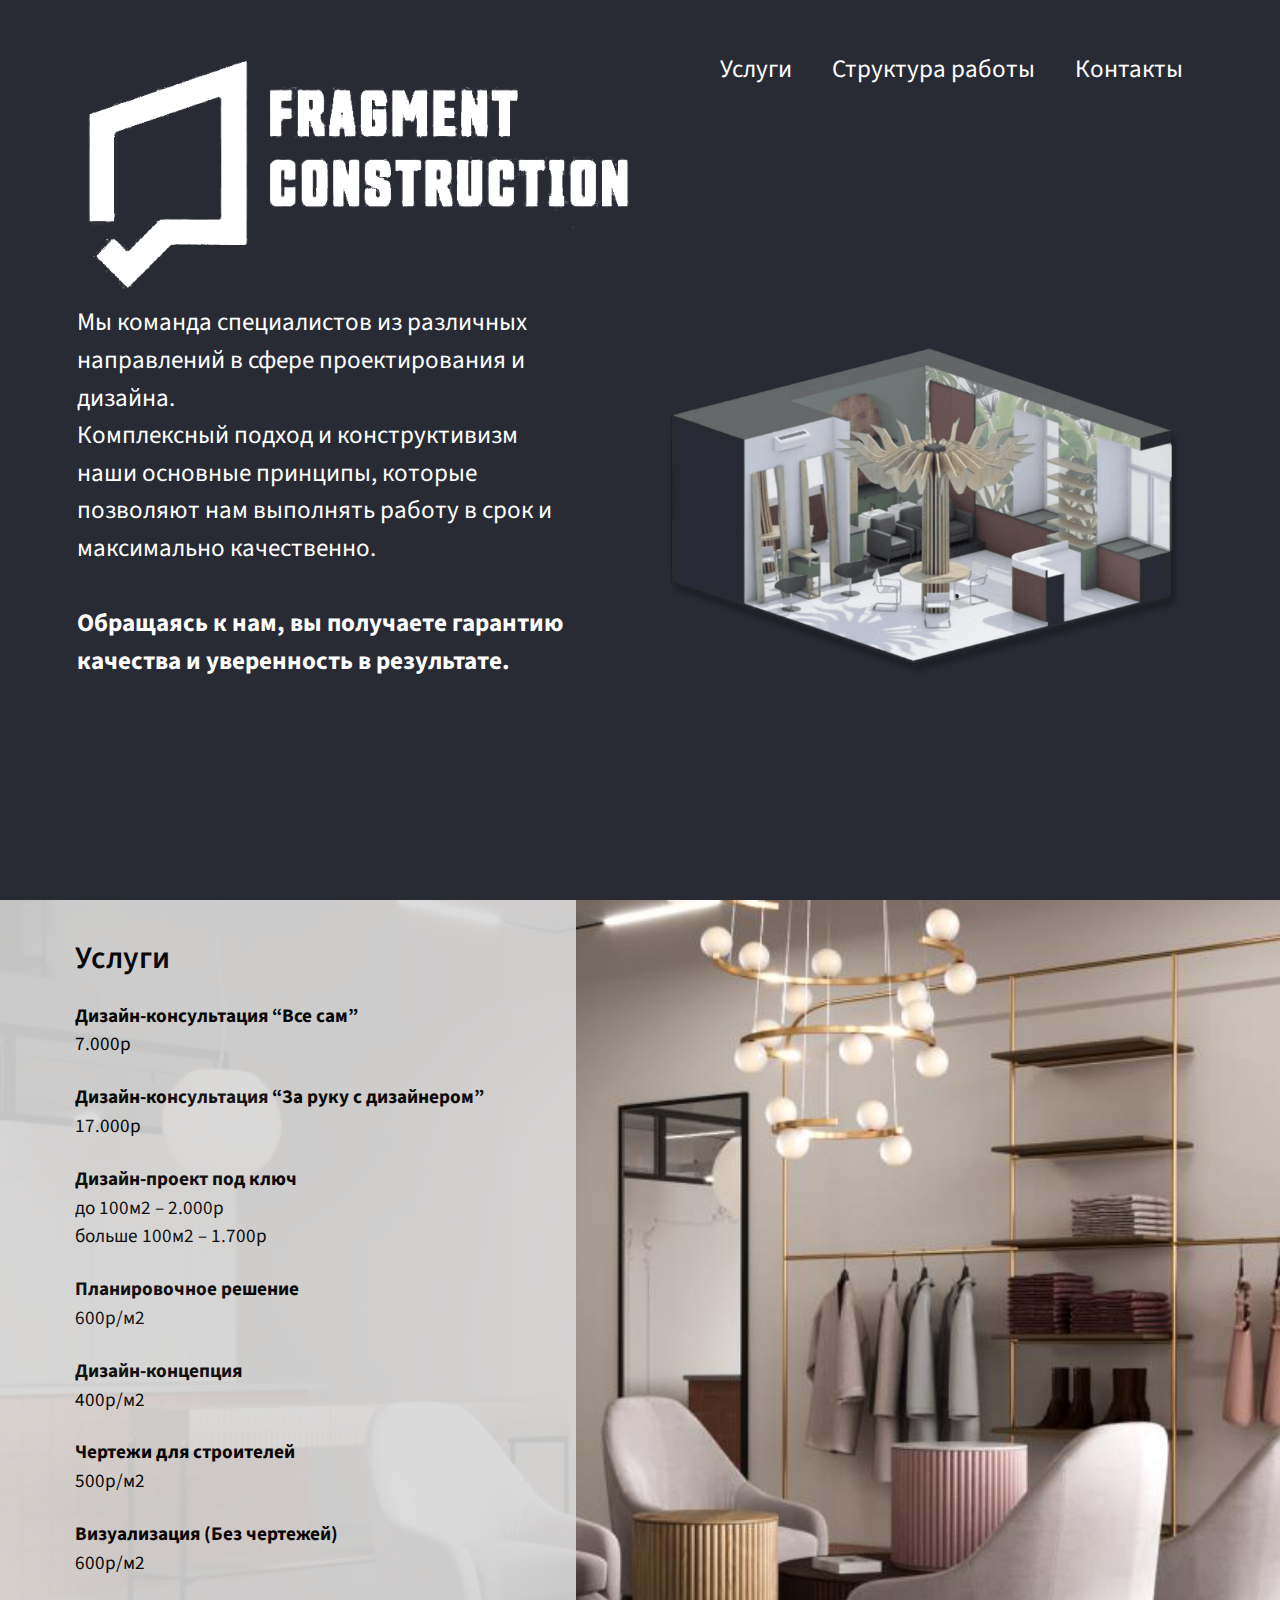
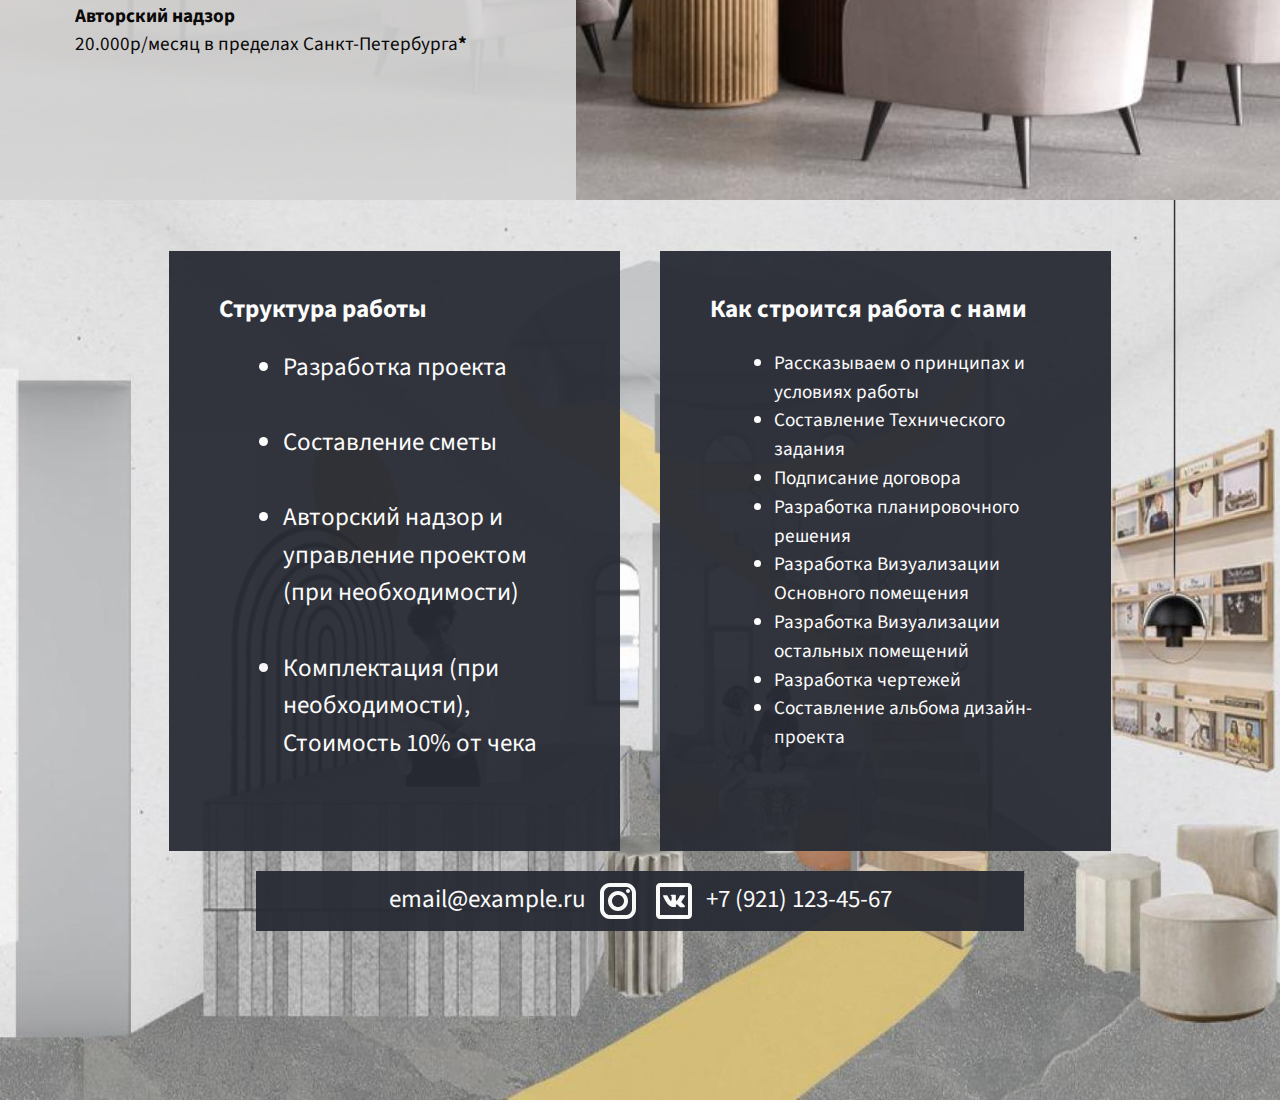
==== commit 5f4e6ed8: "v1.3" ====
--- a/index.html
+++ b/index.html
@@ -1,13 +1,12 @@
 <!DOCTYPE html><html lang="en"><head>
   <meta charset="utf-8">
   <title>Fragment Construction</title>
-  <base href="/">
   <meta name="viewport" content="width=device-width, initial-scale=1">
   <link rel="icon" type="image/x-icon" href="assets/img/small-logo.ico">
   <link rel="stylesheet" href="build.css">
-<style>@import"https://fonts.googleapis.com/css2?family=Source+Sans+Pro&display=swap";@tailwind components;@tailwind utilities;@tailwind base;*,:before,:after{box-sizing:border-box;border-width:0;border-style:solid;border-color:currentColor}:before,:after{--tw-content:""}html{line-height:1.5;-webkit-text-size-adjust:100%;tab-size:4;font-family:ui-sans-serif,system-ui,-apple-system,BlinkMacSystemFont,Segoe UI,Roboto,Helvetica Neue,Arial,Noto Sans,sans-serif,"Apple Color Emoji","Segoe UI Emoji",Segoe UI Symbol,"Noto Color Emoji";font-feature-settings:normal;font-variation-settings:normal}body{margin:0;line-height:inherit}*,:before,:after{--tw-border-spacing-x:0;--tw-border-spacing-y:0;--tw-translate-x:0;--tw-translate-y:0;--tw-rotate:0;--tw-skew-x:0;--tw-skew-y:0;--tw-scale-x:1;--tw-scale-y:1;--tw-pan-x: ;--tw-pan-y: ;--tw-pinch-zoom: ;--tw-scroll-snap-strictness:proximity;--tw-ordinal: ;--tw-slashed-zero: ;--tw-numeric-figure: ;--tw-numeric-spacing: ;--tw-numeric-fraction: ;--tw-ring-inset: ;--tw-ring-offset-width:0px;--tw-ring-offset-color:#fff;--tw-ring-color:rgb(59 130 246 / .5);--tw-ring-offset-shadow:0 0 #0000;--tw-ring-shadow:0 0 #0000;--tw-shadow:0 0 #0000;--tw-shadow-colored:0 0 #0000;--tw-blur: ;--tw-brightness: ;--tw-contrast: ;--tw-grayscale: ;--tw-hue-rotate: ;--tw-invert: ;--tw-saturate: ;--tw-sepia: ;--tw-drop-shadow: ;--tw-backdrop-blur: ;--tw-backdrop-brightness: ;--tw-backdrop-contrast: ;--tw-backdrop-grayscale: ;--tw-backdrop-hue-rotate: ;--tw-backdrop-invert: ;--tw-backdrop-opacity: ;--tw-backdrop-saturate: ;--tw-backdrop-sepia: }html{scroll-behavior:smooth}body{margin:0;padding:0;font-family:Source Sans Pro,sans-serif}</style><style>@import"https://fonts.googleapis.com/css2?family=Source+Sans+Pro&display=swap";@tailwind components;@tailwind utilities;@tailwind base;*,:before,:after{box-sizing:border-box;border-width:0;border-style:solid;border-color:currentColor}:before,:after{--tw-content:""}html{line-height:1.5;-webkit-text-size-adjust:100%;tab-size:4;font-family:ui-sans-serif,system-ui,-apple-system,BlinkMacSystemFont,Segoe UI,Roboto,Helvetica Neue,Arial,Noto Sans,sans-serif,"Apple Color Emoji","Segoe UI Emoji",Segoe UI Symbol,"Noto Color Emoji";font-feature-settings:normal;font-variation-settings:normal}body{margin:0;line-height:inherit}a{color:inherit;text-decoration:inherit}ul{list-style:none;margin:0;padding:0}img{display:block;vertical-align:middle}img{max-width:100%;height:auto}*,:before,:after{--tw-border-spacing-x:0;--tw-border-spacing-y:0;--tw-translate-x:0;--tw-translate-y:0;--tw-rotate:0;--tw-skew-x:0;--tw-skew-y:0;--tw-scale-x:1;--tw-scale-y:1;--tw-pan-x: ;--tw-pan-y: ;--tw-pinch-zoom: ;--tw-scroll-snap-strictness:proximity;--tw-ordinal: ;--tw-slashed-zero: ;--tw-numeric-figure: ;--tw-numeric-spacing: ;--tw-numeric-fraction: ;--tw-ring-inset: ;--tw-ring-offset-width:0px;--tw-ring-offset-color:#fff;--tw-ring-color:rgb(59 130 246 / .5);--tw-ring-offset-shadow:0 0 #0000;--tw-ring-shadow:0 0 #0000;--tw-shadow:0 0 #0000;--tw-shadow-colored:0 0 #0000;--tw-blur: ;--tw-brightness: ;--tw-contrast: ;--tw-grayscale: ;--tw-hue-rotate: ;--tw-invert: ;--tw-saturate: ;--tw-sepia: ;--tw-drop-shadow: ;--tw-backdrop-blur: ;--tw-backdrop-brightness: ;--tw-backdrop-contrast: ;--tw-backdrop-grayscale: ;--tw-backdrop-hue-rotate: ;--tw-backdrop-invert: ;--tw-backdrop-opacity: ;--tw-backdrop-saturate: ;--tw-backdrop-sepia: }.absolute{position:absolute}.relative{position:relative}.bottom-0{bottom:0}.right-5{right:1.25rem}.mx-\[13\%\]{margin-left:13%;margin-right:13%}.mx-\[50px\]{margin-left:50px;margin-right:50px}.mx-\[6\%\]{margin-left:6%;margin-right:6%}.mx-auto{margin-left:auto;margin-right:auto}.my-\[8\%\]{margin-top:8%;margin-bottom:8%}.ml-16{margin-left:4rem}.mt-1\.5{margin-top:.375rem}.mt-10{margin-top:2.5rem}.mt-2\.5{margin-top:.625rem}.mt-5{margin-top:1.25rem}.mt-\[4\%\]{margin-top:4%}.mt-\[6\%\]{margin-top:6%}.flex{display:flex}.grid{display:grid}.h-\[100\%\]{height:100%}.h-\[600px\]{height:600px}.h-\[60px\]{height:60px}.h-screen{height:100vh}.max-h-\[400px\]{max-height:400px}.w-\[100\%\]{width:100%}.w-\[40\%\]{width:40%}.w-\[45\%\]{width:45%}.w-\[60\%\]{width:60%}.w-\[90\%\]{width:90%}.max-w-\[800px\]{max-width:800px}.animate-pulse{animation:pulse 2s cubic-bezier(.4,0,.6,1) infinite}.list-disc{list-style-type:disc}.grid-cols-2{grid-template-columns:repeat(2,minmax(0,1fr))}.flex-col{flex-direction:column}.justify-center{justify-content:center}.justify-between{justify-content:space-between}.gap-10{gap:2.5rem}.gap-2{gap:.5rem}.overflow-auto{overflow:auto}.overflow-hidden{overflow:hidden}.bg-background-blue{--tw-bg-opacity:1;background-color:rgb(40 43 52 / var(--tw-bg-opacity))}.bg-cream-white{--tw-bg-opacity:1;background-color:rgb(217 217 217 / var(--tw-bg-opacity))}.bg-about-bg{background-image:url(about-bg.d2e4518c8d98e745.jpg)}.bg-services-bg{background-image:url(services-bg.50ebe904d88198e3.jpg)}.bg-cover{background-size:cover}.bg-no-repeat{background-repeat:no-repeat}.text-2xl{font-size:1.2rem}.text-3xl{font-size:1.567rem}.text-4xl{font-size:1.964rem}.font-bold{font-weight:700}.font-semibold{font-weight:600}.text-white{--tw-text-opacity:1;color:rgb(255 255 255 / var(--tw-text-opacity))}.opacity-90{opacity:.9}.opacity-95{opacity:.95}html{scroll-behavior:smooth}body{margin:0;padding:0;font-family:Source Sans Pro,sans-serif}@keyframes pulse{50%{opacity:.5}}.hover\:animate-pulse:hover{animation:pulse 2s cubic-bezier(.4,0,.6,1) infinite}.hover\:text-cream-white:hover{--tw-text-opacity:1;color:rgb(217 217 217 / var(--tw-text-opacity))}@media (min-width: 1600px){.min-\[1600px\]\:text-3xl{font-size:1.567rem}}</style><link rel="stylesheet" href="styles.232d3d1c239b0c09.css" media="print" onload="this.media='all'"><noscript><link rel="stylesheet" href="styles.232d3d1c239b0c09.css"></noscript></head>
+<style>@import"https://fonts.googleapis.com/css2?family=Source+Sans+Pro&display=swap";@tailwind components;@tailwind utilities;@tailwind base;*,:before,:after{box-sizing:border-box;border-width:0;border-style:solid;border-color:currentColor}:before,:after{--tw-content:""}html{line-height:1.5;-webkit-text-size-adjust:100%;tab-size:4;font-family:ui-sans-serif,system-ui,-apple-system,BlinkMacSystemFont,Segoe UI,Roboto,Helvetica Neue,Arial,Noto Sans,sans-serif,"Apple Color Emoji","Segoe UI Emoji",Segoe UI Symbol,"Noto Color Emoji";font-feature-settings:normal;font-variation-settings:normal}body{margin:0;line-height:inherit}*,:before,:after{--tw-border-spacing-x:0;--tw-border-spacing-y:0;--tw-translate-x:0;--tw-translate-y:0;--tw-rotate:0;--tw-skew-x:0;--tw-skew-y:0;--tw-scale-x:1;--tw-scale-y:1;--tw-pan-x: ;--tw-pan-y: ;--tw-pinch-zoom: ;--tw-scroll-snap-strictness:proximity;--tw-ordinal: ;--tw-slashed-zero: ;--tw-numeric-figure: ;--tw-numeric-spacing: ;--tw-numeric-fraction: ;--tw-ring-inset: ;--tw-ring-offset-width:0px;--tw-ring-offset-color:#fff;--tw-ring-color:rgb(59 130 246 / .5);--tw-ring-offset-shadow:0 0 #0000;--tw-ring-shadow:0 0 #0000;--tw-shadow:0 0 #0000;--tw-shadow-colored:0 0 #0000;--tw-blur: ;--tw-brightness: ;--tw-contrast: ;--tw-grayscale: ;--tw-hue-rotate: ;--tw-invert: ;--tw-saturate: ;--tw-sepia: ;--tw-drop-shadow: ;--tw-backdrop-blur: ;--tw-backdrop-brightness: ;--tw-backdrop-contrast: ;--tw-backdrop-grayscale: ;--tw-backdrop-hue-rotate: ;--tw-backdrop-invert: ;--tw-backdrop-opacity: ;--tw-backdrop-saturate: ;--tw-backdrop-sepia: }html{scroll-behavior:smooth}body{margin:0;padding:0;font-family:Source Sans Pro,sans-serif}</style><style>@import"https://fonts.googleapis.com/css2?family=Source+Sans+Pro&display=swap";@tailwind components;@tailwind utilities;@tailwind base;*,:before,:after{box-sizing:border-box;border-width:0;border-style:solid;border-color:currentColor}:before,:after{--tw-content:""}html{line-height:1.5;-webkit-text-size-adjust:100%;tab-size:4;font-family:ui-sans-serif,system-ui,-apple-system,BlinkMacSystemFont,Segoe UI,Roboto,Helvetica Neue,Arial,Noto Sans,sans-serif,"Apple Color Emoji","Segoe UI Emoji",Segoe UI Symbol,"Noto Color Emoji";font-feature-settings:normal;font-variation-settings:normal}body{margin:0;line-height:inherit}a{color:inherit;text-decoration:inherit}ul{list-style:none;margin:0;padding:0}img{display:block;vertical-align:middle}img{max-width:100%;height:auto}*,:before,:after{--tw-border-spacing-x:0;--tw-border-spacing-y:0;--tw-translate-x:0;--tw-translate-y:0;--tw-rotate:0;--tw-skew-x:0;--tw-skew-y:0;--tw-scale-x:1;--tw-scale-y:1;--tw-pan-x: ;--tw-pan-y: ;--tw-pinch-zoom: ;--tw-scroll-snap-strictness:proximity;--tw-ordinal: ;--tw-slashed-zero: ;--tw-numeric-figure: ;--tw-numeric-spacing: ;--tw-numeric-fraction: ;--tw-ring-inset: ;--tw-ring-offset-width:0px;--tw-ring-offset-color:#fff;--tw-ring-color:rgb(59 130 246 / .5);--tw-ring-offset-shadow:0 0 #0000;--tw-ring-shadow:0 0 #0000;--tw-shadow:0 0 #0000;--tw-shadow-colored:0 0 #0000;--tw-blur: ;--tw-brightness: ;--tw-contrast: ;--tw-grayscale: ;--tw-hue-rotate: ;--tw-invert: ;--tw-saturate: ;--tw-sepia: ;--tw-drop-shadow: ;--tw-backdrop-blur: ;--tw-backdrop-brightness: ;--tw-backdrop-contrast: ;--tw-backdrop-grayscale: ;--tw-backdrop-hue-rotate: ;--tw-backdrop-invert: ;--tw-backdrop-opacity: ;--tw-backdrop-saturate: ;--tw-backdrop-sepia: }.absolute{position:absolute}.relative{position:relative}.bottom-0{bottom:0}.right-5{right:1.25rem}.mx-\[13\%\]{margin-left:13%;margin-right:13%}.mx-\[50px\]{margin-left:50px;margin-right:50px}.mx-\[6\%\]{margin-left:6%;margin-right:6%}.mx-auto{margin-left:auto;margin-right:auto}.my-\[4\%\]{margin-top:4%;margin-bottom:4%}.mb-2{margin-bottom:.5rem}.ml-16{margin-left:4rem}.mt-1\.5{margin-top:.375rem}.mt-10{margin-top:2.5rem}.mt-2\.5{margin-top:.625rem}.mt-5{margin-top:1.25rem}.mt-\[4\%\]{margin-top:4%}.mt-\[6\%\]{margin-top:6%}.flex{display:flex}.grid{display:grid}.h-\[100\%\]{height:100%}.h-\[600px\]{height:600px}.h-\[60px\]{height:60px}.h-screen{height:100vh}.max-h-\[400px\]{max-height:400px}.w-\[100\%\]{width:100%}.w-\[40\%\]{width:40%}.w-\[45\%\]{width:45%}.w-\[60\%\]{width:60%}.w-\[90\%\]{width:90%}.max-w-\[800px\]{max-width:800px}.animate-pulse{animation:pulse 2s cubic-bezier(.4,0,.6,1) infinite}.list-disc{list-style-type:disc}.grid-cols-2{grid-template-columns:repeat(2,minmax(0,1fr))}.flex-col{flex-direction:column}.justify-center{justify-content:center}.justify-between{justify-content:space-between}.gap-10{gap:2.5rem}.gap-2{gap:.5rem}.overflow-auto{overflow:auto}.overflow-hidden{overflow:hidden}.bg-background-blue{--tw-bg-opacity:1;background-color:rgb(40 43 52 / var(--tw-bg-opacity))}.bg-cream-white{--tw-bg-opacity:1;background-color:rgb(217 217 217 / var(--tw-bg-opacity))}.bg-about-bg{background-image:url(about-bg.d2e4518c8d98e745.jpg)}.bg-services-bg{background-image:url(services-bg.50ebe904d88198e3.jpg)}.bg-cover{background-size:cover}.bg-no-repeat{background-repeat:no-repeat}.text-2xl{font-size:1.2rem}.text-3xl{font-size:1.567rem}.text-4xl{font-size:1.964rem}.font-bold{font-weight:700}.font-semibold{font-weight:600}.text-white{--tw-text-opacity:1;color:rgb(255 255 255 / var(--tw-text-opacity))}.opacity-90{opacity:.9}.opacity-95{opacity:.95}html{scroll-behavior:smooth}body{margin:0;padding:0;font-family:Source Sans Pro,sans-serif}@keyframes pulse{50%{opacity:.5}}.hover\:animate-pulse:hover{animation:pulse 2s cubic-bezier(.4,0,.6,1) infinite}.hover\:text-cream-white:hover{--tw-text-opacity:1;color:rgb(217 217 217 / var(--tw-text-opacity))}@media (min-width: 1600px){.min-\[1600px\]\:text-3xl{font-size:1.567rem}}</style><link rel="stylesheet" href="styles.1bf07caa44a591e1.css" media="print" onload="this.media='all'"><noscript><link rel="stylesheet" href="styles.1bf07caa44a591e1.css"></noscript></head>
 <body>
-  <app-root _nghost-sc3="" ng-version="15.2.8" ng-server-context="ssg"><div _ngcontent-sc3=""><app-header _ngcontent-sc3="" _nghost-sc0=""><div _ngcontent-sc0="" class="bg-background-blue h-screen w-[100%] overflow-hidden"><div _ngcontent-sc0="" class="mx-[6%] my-[8%] grid grid-cols-2 gap-2 relative"><div _ngcontent-sc0=""><img _ngcontent-sc0="" ngsrc="assets/img/LOGO.png" alt="" height="321" width="709" loading="lazy" fetchpriority="auto" ng-img="true" src="assets/img/LOGO.png"><div _ngcontent-sc0="" class="w-[90%]"><span _ngcontent-sc0="" class="text-white text-3xl"> Мы команда специалистов из различных направлений в сфере проектирования и дизайна. <br _ngcontent-sc0="">Комплексный подход и конструктивизм наши основные принципы, которые позволяют нам выполнять работу в срок и максимально качественно. <br _ngcontent-sc0=""><br _ngcontent-sc0=""><span _ngcontent-sc0="" class="font-bold"> Обращаясь к нам, вы получаете гарантию качества и уверенность в результате. </span></span></div></div><div _ngcontent-sc0=""><div _ngcontent-sc0="" class="absolute right-5 flex justify-between gap-10"><span _ngcontent-sc0="" class="text-white text-3xl hover:animate-pulse hover:text-cream-white"><a _ngcontent-sc0="" href="#services">Услуги</a></span><span _ngcontent-sc0="" class="text-white text-3xl hover:animate-pulse hover:text-cream-white"><a _ngcontent-sc0="" href="#about">Структура работы</a></span><span _ngcontent-sc0="" class="text-white text-3xl hover:animate-pulse hover:text-cream-white"><a _ngcontent-sc0="" href="#about">Контакты</a></span></div><div _ngcontent-sc0="" class="absolute bottom-0"><img _ngcontent-sc0="" src="assets/img/header-image.png" alt="" class="max-h-[400px]"></div></div></div></div></app-header><app-services _ngcontent-sc3="" _nghost-sc1=""><div _ngcontent-sc1="" id="services" class="h-screen w-[100%] bg-no-repeat bg-cover bg-services-bg"><div _ngcontent-sc1="" class="h-[100%] bg-cream-white opacity-90 w-[45%] overflow-auto"><div _ngcontent-sc1="" class="mx-[13%] mt-[6%]"><span _ngcontent-sc1="" class="text-4xl font-semibold">Услуги</span><br _ngcontent-sc1=""><div _ngcontent-sc1="" class="mt-5 flex justify-between flex-col overflow-hidden"><span _ngcontent-sc1="" class="text-2xl"><span _ngcontent-sc1="" class="font-bold">Дизайн-консультация “Все сам”</span><br _ngcontent-sc1="">7.000р</span><br _ngcontent-sc1=""><span _ngcontent-sc1="" class="text-2xl"><span _ngcontent-sc1="" class="font-bold">Дизайн-консультация “За руку с дизайнером”</span><br _ngcontent-sc1="">17.000р </span><br _ngcontent-sc1=""><span _ngcontent-sc1="" class="text-2xl"><span _ngcontent-sc1="" class="font-bold">Дизайн-проект под ключ </span><br _ngcontent-sc1="">до 100м2 – 2.000р<br _ngcontent-sc1="">больше 100м2 – 1.700р</span><br _ngcontent-sc1=""><span _ngcontent-sc1="" class="text-2xl"><span _ngcontent-sc1="" class="font-bold">Планировочное решение</span><br _ngcontent-sc1="">600р/м2</span><br _ngcontent-sc1=""><span _ngcontent-sc1="" class="text-2xl"><span _ngcontent-sc1="" class="font-bold">Дизайн-концепция</span><br _ngcontent-sc1="">400р/м2</span><br _ngcontent-sc1=""><span _ngcontent-sc1="" class="text-2xl"><span _ngcontent-sc1="" class="font-bold">Чертежи для строителей</span><br _ngcontent-sc1="">500р/м2</span><br _ngcontent-sc1=""><span _ngcontent-sc1="" class="text-2xl"><span _ngcontent-sc1="" class="font-bold">Визуализация (Без чертежей)</span><br _ngcontent-sc1="">600р/м2</span><br _ngcontent-sc1=""><span _ngcontent-sc1="" class="text-2xl"><span _ngcontent-sc1="" class="font-bold">Авторский надзор</span><br _ngcontent-sc1=""><span _ngcontent-sc1="">20.000р/месяц в пределах Санкт-Петербурга<span _ngcontent-sc1="" class="animate-pulse font-bold">*</span></span><!----><!----></span></div></div></div></div></app-services><app-about-work _ngcontent-sc3="" _nghost-sc2=""><div _ngcontent-sc2="" id="about" class="h-screen w-[100%] bg-no-repeat bg-cover bg-about-bg overflow-hidden"><div _ngcontent-sc2="" class="mx-[6%] mt-[4%] flex gap-10 justify-center"><div _ngcontent-sc2="" class="bg-background-blue opacity-95 h-[600px] w-[40%]"><div _ngcontent-sc2="" class="mx-[50px] mt-10"><span _ngcontent-sc2="" class="text-white text-3xl"><span _ngcontent-sc2="" class="text-3xl font-bold"> Структура работы </span><div _ngcontent-sc2=""><ul _ngcontent-sc2="" class="list-disc ml-16 mt-5"><li _ngcontent-sc2="">Разработка проекта</li><br _ngcontent-sc2=""><li _ngcontent-sc2="">Составление сметы</li><br _ngcontent-sc2=""><li _ngcontent-sc2="">Авторский надзор и управление проектом (при необходимости)</li><br _ngcontent-sc2=""><li _ngcontent-sc2="">Комплектация (при необходимости), Стоимость 10% от чека</li></ul></div></span></div></div><div _ngcontent-sc2="" class="bg-background-blue opacity-95 h-[600px] w-[40%]"><div _ngcontent-sc2="" class="mx-[50px] mt-10"><span _ngcontent-sc2="" class="text-white text-3xl"><span _ngcontent-sc2="" class="text-3xl font-bold"> Как строится работа с нами </span><div _ngcontent-sc2="" class="text-2xl min-[1600px]:text-3xl"><ul _ngcontent-sc2="" class="list-disc ml-16 mt-5"><li _ngcontent-sc2="">Рассказываем о принципах и условиях работы</li><li _ngcontent-sc2="">Составление Технического задания</li><li _ngcontent-sc2="">Подписание договора</li><li _ngcontent-sc2="">Разработка планировочного решения</li><li _ngcontent-sc2="">Разработка Визуализации Основного помещения</li><li _ngcontent-sc2="">Разработка Визуализации остальных помещений</li><li _ngcontent-sc2="">Разработка чертежей</li><li _ngcontent-sc2="">Составление альбома дизайн-проекта</li></ul></div></span></div></div></div><div _ngcontent-sc2="" class="bg-background-blue opacity-95 mt-5 mx-auto max-w-[800px] w-[60%] h-[60px] flex justify-center gap-2"><span _ngcontent-sc2="" class="text-white text-3xl mt-2.5">email@example.ru</span><a _ngcontent-sc2="" href="https://instagram.com" class="mt-1.5"><img _ngcontent-sc2="" src="assets/img/icons8-instagram.svg" alt="" height="48" width="48"></a><a _ngcontent-sc2="" href="https://vk.com" class="mt-1.5"><img _ngcontent-sc2="" src="assets/img/icons8-vk-com.svg" alt="" height="48" width="48"></a><span _ngcontent-sc2="" class="text-white text-3xl mt-2.5">+7 (921) 123-45-67</span></div></div></app-about-work></div></app-root>
-<script src="runtime.688c53f23d6f5116.js" type="module"></script><script src="polyfills.cc56de102c7d1e60.js" type="module"></script><script src="main.c48770c3a5cddc2c.js" type="module"></script>
+  <app-root _nghost-sc3="" ng-version="15.2.8" ng-server-context="ssg"><div _ngcontent-sc3=""><app-header _ngcontent-sc3="" _nghost-sc0=""><div _ngcontent-sc0="" class="bg-background-blue h-screen w-[100%] overflow-hidden"><div _ngcontent-sc0="" class="mx-[6%] my-[4%] grid grid-cols-2 gap-2 relative"><div _ngcontent-sc0=""><img _ngcontent-sc0="" ngsrc="assets/img/LOGO.png" alt="" height="321" width="709" loading="lazy" fetchpriority="auto" ng-img="true" src="assets/img/LOGO.png"><div _ngcontent-sc0="" class="w-[90%]"><span _ngcontent-sc0="" class="text-white text-3xl"> Мы команда специалистов из различных направлений в сфере проектирования и дизайна. <br _ngcontent-sc0="">Комплексный подход и конструктивизм наши основные принципы, которые позволяют нам выполнять работу в срок и максимально качественно. <br _ngcontent-sc0=""><br _ngcontent-sc0=""><span _ngcontent-sc0="" class="font-bold"> Обращаясь к нам, вы получаете гарантию качества и уверенность в результате. </span></span></div></div><div _ngcontent-sc0=""><div _ngcontent-sc0="" class="absolute right-5 flex justify-between gap-10"><span _ngcontent-sc0="" class="text-white text-3xl hover:animate-pulse hover:text-cream-white"><a _ngcontent-sc0="" href="#services">Услуги</a></span><span _ngcontent-sc0="" class="text-white text-3xl hover:animate-pulse hover:text-cream-white"><a _ngcontent-sc0="" href="#about">Структура работы</a></span><span _ngcontent-sc0="" class="text-white text-3xl hover:animate-pulse hover:text-cream-white"><a _ngcontent-sc0="" href="#about">Контакты</a></span></div><div _ngcontent-sc0="" class="absolute bottom-0"><img _ngcontent-sc0="" src="assets/img/header-image.png" alt="" class="max-h-[400px]"></div></div></div></div></app-header><app-services _ngcontent-sc3="" _nghost-sc1=""><div _ngcontent-sc1="" id="services" class="h-screen w-[100%] bg-no-repeat bg-cover bg-services-bg"><div _ngcontent-sc1="" class="h-[100%] bg-cream-white opacity-90 w-[45%] overflow-auto"><div _ngcontent-sc1="" class="mx-[13%] mt-[6%]"><span _ngcontent-sc1="" class="text-4xl font-semibold">Услуги</span><br _ngcontent-sc1=""><div _ngcontent-sc1="" class="mt-5 flex justify-between flex-col overflow-hidden"><span _ngcontent-sc1="" class="text-2xl"><span _ngcontent-sc1="" class="font-bold">Дизайн-консультация “Все сам”</span><br _ngcontent-sc1="">7.000р</span><br _ngcontent-sc1=""><span _ngcontent-sc1="" class="text-2xl"><span _ngcontent-sc1="" class="font-bold">Дизайн-консультация “За руку с дизайнером”</span><br _ngcontent-sc1="">17.000р </span><br _ngcontent-sc1=""><span _ngcontent-sc1="" class="text-2xl"><span _ngcontent-sc1="" class="font-bold">Дизайн-проект под ключ </span><br _ngcontent-sc1="">до 100м2 – 2.000р<br _ngcontent-sc1="">больше 100м2 – 1.700р</span><br _ngcontent-sc1=""><span _ngcontent-sc1="" class="text-2xl"><span _ngcontent-sc1="" class="font-bold">Планировочное решение</span><br _ngcontent-sc1="">600р/м2</span><br _ngcontent-sc1=""><span _ngcontent-sc1="" class="text-2xl"><span _ngcontent-sc1="" class="font-bold">Дизайн-концепция</span><br _ngcontent-sc1="">400р/м2</span><br _ngcontent-sc1=""><span _ngcontent-sc1="" class="text-2xl"><span _ngcontent-sc1="" class="font-bold">Чертежи для строителей</span><br _ngcontent-sc1="">500р/м2</span><br _ngcontent-sc1=""><span _ngcontent-sc1="" class="text-2xl"><span _ngcontent-sc1="" class="font-bold">Визуализация (Без чертежей)</span><br _ngcontent-sc1="">600р/м2</span><br _ngcontent-sc1=""><span _ngcontent-sc1="" class="text-2xl"><span _ngcontent-sc1="" class="font-bold">Авторский надзор</span><br _ngcontent-sc1=""><span _ngcontent-sc1="">20.000р/месяц в пределах Санкт-Петербурга<span _ngcontent-sc1="" class="animate-pulse font-bold">*</span></span><!----><!----></span></div></div></div></div></app-services><app-about-work _ngcontent-sc3="" _nghost-sc2=""><div _ngcontent-sc2="" id="about" class="h-screen w-[100%] bg-no-repeat bg-cover bg-about-bg overflow-hidden"><div _ngcontent-sc2="" class="mx-[6%] mt-[4%] flex gap-10 justify-center"><div _ngcontent-sc2="" class="bg-background-blue opacity-95 h-[600px] w-[40%]"><div _ngcontent-sc2="" class="mx-[50px] mt-10"><span _ngcontent-sc2="" class="text-white text-3xl"><span _ngcontent-sc2="" class="text-3xl font-bold"> Структура работы </span><div _ngcontent-sc2=""><ul _ngcontent-sc2="" class="list-disc ml-16 mt-5"><li _ngcontent-sc2="">Разработка проекта</li><br _ngcontent-sc2=""><li _ngcontent-sc2="">Составление сметы</li><br _ngcontent-sc2=""><li _ngcontent-sc2="">Авторский надзор и управление проектом (при необходимости)</li><br _ngcontent-sc2=""><li _ngcontent-sc2="">Комплектация (при необходимости), Стоимость 10% от чека</li></ul></div></span></div></div><div _ngcontent-sc2="" class="bg-background-blue opacity-95 h-[600px] w-[40%]"><div _ngcontent-sc2="" class="mx-[50px] mt-10"><span _ngcontent-sc2="" class="text-white text-3xl"><span _ngcontent-sc2="" class="text-3xl font-bold"> Как строится работа с нами </span><div _ngcontent-sc2="" class="text-2xl min-[1600px]:text-3xl"><ul _ngcontent-sc2="" class="list-disc ml-16 mt-5"><li _ngcontent-sc2="">Рассказываем о принципах и условиях работы</li><li _ngcontent-sc2="">Составление Технического задания</li><li _ngcontent-sc2="">Подписание договора</li><li _ngcontent-sc2="">Разработка планировочного решения</li><li _ngcontent-sc2="">Разработка Визуализации Основного помещения</li><li _ngcontent-sc2="">Разработка Визуализации остальных помещений</li><li _ngcontent-sc2="">Разработка чертежей</li><li _ngcontent-sc2="">Составление альбома дизайн-проекта</li></ul></div></span></div></div></div><div _ngcontent-sc2="" class="bg-background-blue opacity-95 mt-5 mb-2 mx-auto max-w-[800px] w-[60%] h-[60px] flex justify-center gap-2"><span _ngcontent-sc2="" class="text-white text-3xl mt-2.5">email@example.ru</span><a _ngcontent-sc2="" href="https://instagram.com" class="mt-1.5"><img _ngcontent-sc2="" src="assets/img/icons8-instagram.svg" alt="" height="48" width="48"></a><a _ngcontent-sc2="" href="https://vk.com" class="mt-1.5"><img _ngcontent-sc2="" src="assets/img/icons8-vk-com.svg" alt="" height="48" width="48"></a><span _ngcontent-sc2="" class="text-white text-3xl mt-2.5">+7 (921) 123-45-67</span></div></div></app-about-work></div></app-root>
+<script src="runtime.688c53f23d6f5116.js" type="module"></script><script src="polyfills.cc56de102c7d1e60.js" type="module"></script><script src="main.292feed4b7842128.js" type="module"></script>
 
 </body></html>
--- a/build.css
+++ b/build.css
@@ -1 +1 @@
-/*! tailwindcss v3.3.1 | MIT License | https://tailwindcss.com*/*,:after,:before{box-sizing:border-box;border:0 solid}:after,:before{--tw-content:""}html{line-height:1.5;-webkit-text-size-adjust:100%;-moz-tab-size:4;-o-tab-size:4;tab-size:4;font-family:ui-sans-serif,system-ui,-apple-system,BlinkMacSystemFont,Segoe UI,Roboto,Helvetica Neue,Arial,Noto Sans,sans-serif,Apple Color Emoji,Segoe UI Emoji,Segoe UI Symbol,Noto Color Emoji;font-feature-settings:normal;font-variation-settings:normal}body{margin:0;line-height:inherit}hr{height:0;color:inherit;border-top-width:1px}abbr:where([title]){-webkit-text-decoration:underline dotted;text-decoration:underline dotted}h1,h2,h3,h4,h5,h6{font-size:inherit;font-weight:inherit}a{color:inherit;text-decoration:inherit}b,strong{font-weight:bolder}code,kbd,pre,samp{font-family:ui-monospace,SFMono-Regular,Menlo,Monaco,Consolas,Liberation Mono,Courier New,monospace;font-size:1em}small{font-size:80%}sub,sup{font-size:75%;line-height:0;position:relative;vertical-align:initial}sub{bottom:-.25em}sup{top:-.5em}table{text-indent:0;border-color:inherit;border-collapse:collapse}button,input,optgroup,select,textarea{font-family:inherit;font-size:100%;font-weight:inherit;line-height:inherit;color:inherit;margin:0;padding:0}button,select{text-transform:none}[type=button],[type=reset],[type=submit],button{-webkit-appearance:button;background-color:initial;background-image:none}:-moz-focusring{outline:auto}:-moz-ui-invalid{box-shadow:none}progress{vertical-align:initial}::-webkit-inner-spin-button,::-webkit-outer-spin-button{height:auto}[type=search]{-webkit-appearance:textfield;outline-offset:-2px}::-webkit-search-decoration{-webkit-appearance:none}::-webkit-file-upload-button{-webkit-appearance:button;font:inherit}summary{display:list-item}blockquote,dd,dl,figure,h1,h2,h3,h4,h5,h6,hr,p,pre{margin:0}fieldset{margin:0}fieldset,legend{padding:0}menu,ol,ul{list-style:none;margin:0;padding:0}textarea{resize:vertical}input::-moz-placeholder,textarea::-moz-placeholder{opacity:1;color:#9ca3af}input::placeholder,textarea::placeholder{opacity:1;color:#9ca3af}[role=button],button{cursor:pointer}:disabled{cursor:default}audio,canvas,embed,iframe,img,object,svg,video{display:block;vertical-align:middle}img,video{max-width:100%;height:auto}[hidden]{display:none}*,::backdrop,:after,:before{--tw-border-spacing-x:0;--tw-border-spacing-y:0;--tw-translate-x:0;--tw-translate-y:0;--tw-rotate:0;--tw-skew-x:0;--tw-skew-y:0;--tw-scale-x:1;--tw-scale-y:1;--tw-pan-x: ;--tw-pan-y: ;--tw-pinch-zoom: ;--tw-scroll-snap-strictness:proximity;--tw-ordinal: ;--tw-slashed-zero: ;--tw-numeric-figure: ;--tw-numeric-spacing: ;--tw-numeric-fraction: ;--tw-ring-inset: ;--tw-ring-offset-width:0px;--tw-ring-offset-color:#fff;--tw-ring-color:#3b82f680;--tw-ring-offset-shadow:0 0 #0000;--tw-ring-shadow:0 0 #0000;--tw-shadow:0 0 #0000;--tw-shadow-colored:0 0 #0000;--tw-blur: ;--tw-brightness: ;--tw-contrast: ;--tw-grayscale: ;--tw-hue-rotate: ;--tw-invert: ;--tw-saturate: ;--tw-sepia: ;--tw-drop-shadow: ;--tw-backdrop-blur: ;--tw-backdrop-brightness: ;--tw-backdrop-contrast: ;--tw-backdrop-grayscale: ;--tw-backdrop-hue-rotate: ;--tw-backdrop-invert: ;--tw-backdrop-opacity: ;--tw-backdrop-saturate: ;--tw-backdrop-sepia: }.absolute{position:absolute}.relative{position:relative}.bottom-0{bottom:0}.right-5{right:1.25rem}.mx-\[13\%\]{margin-left:13%;margin-right:13%}.mx-\[50px\]{margin-left:50px;margin-right:50px}.mx-\[6\%\]{margin-left:6%;margin-right:6%}.mx-auto{margin-left:auto;margin-right:auto}.my-\[8\%\]{margin-top:8%;margin-bottom:8%}.ml-16{margin-left:4rem}.mt-1{margin-top:.25rem}.mt-1\.5{margin-top:.375rem}.mt-10{margin-top:2.5rem}.mt-2{margin-top:.5rem}.mt-2\.5{margin-top:.625rem}.mt-5{margin-top:1.25rem}.mt-\[4\%\]{margin-top:4%}.mt-\[6\%\]{margin-top:6%}.flex{display:flex}.grid{display:grid}.h-\[100\%\]{height:100%}.h-\[600px\]{height:600px}.h-\[60px\]{height:60px}.h-screen{height:100vh}.max-h-\[400px\]{max-height:400px}.w-\[100\%\]{width:100%}.w-\[40\%\]{width:40%}.w-\[45\%\]{width:45%}.w-\[60\%\]{width:60%}.w-\[90\%\]{width:90%}.max-w-\[800px\]{max-width:800px}.animate-pulse{animation:pulse 2s cubic-bezier(.4,0,.6,1) infinite}.list-disc{list-style-type:disc}.grid-cols-2{grid-template-columns:repeat(2,minmax(0,1fr))}.flex-col{flex-direction:column}.justify-center{justify-content:center}.justify-between{justify-content:space-between}.gap-10{gap:2.5rem}.gap-2{gap:.5rem}.overflow-auto{overflow:auto}.overflow-hidden{overflow:hidden}.bg-background-blue{--tw-bg-opacity:1;background-color:rgb(40 43 52/var(--tw-bg-opacity))}.bg-cream-white{--tw-bg-opacity:1;background-color:rgb(217 217 217/var(--tw-bg-opacity))}.bg-about-bg{background-image:url(../../src/assets/img/about-bg.jpg)}.bg-services-bg{background-image:url(../../src/assets/img/services-bg.jpg)}.bg-cover{background-size:cover}.bg-no-repeat{background-repeat:no-repeat}.text-2xl{font-size:1.2rem}.text-3xl{font-size:1.567rem}.text-4xl{font-size:1.964rem}.text-xl{font-size:1rem}.font-bold{font-weight:700}.font-semibold{font-weight:600}.text-white{--tw-text-opacity:1;color:rgb(255 255 255/var(--tw-text-opacity))}.opacity-90{opacity:.9}.opacity-95{opacity:.95}@keyframes pulse{50%{opacity:.5}}.hover\:animate-pulse:hover{animation:pulse 2s cubic-bezier(.4,0,.6,1) infinite}.hover\:text-cream-white:hover{--tw-text-opacity:1;color:rgb(217 217 217/var(--tw-text-opacity))}@media (min-width:1600px){.min-\[1600px\]\:text-3xl{font-size:1.567rem}}
+/*! tailwindcss v3.3.1 | MIT License | https://tailwindcss.com*/*,:after,:before{box-sizing:border-box;border:0 solid}:after,:before{--tw-content:""}html{line-height:1.5;-webkit-text-size-adjust:100%;-moz-tab-size:4;-o-tab-size:4;tab-size:4;font-family:ui-sans-serif,system-ui,-apple-system,BlinkMacSystemFont,Segoe UI,Roboto,Helvetica Neue,Arial,Noto Sans,sans-serif,Apple Color Emoji,Segoe UI Emoji,Segoe UI Symbol,Noto Color Emoji;font-feature-settings:normal;font-variation-settings:normal}body{margin:0;line-height:inherit}hr{height:0;color:inherit;border-top-width:1px}abbr:where([title]){-webkit-text-decoration:underline dotted;text-decoration:underline dotted}h1,h2,h3,h4,h5,h6{font-size:inherit;font-weight:inherit}a{color:inherit;text-decoration:inherit}b,strong{font-weight:bolder}code,kbd,pre,samp{font-family:ui-monospace,SFMono-Regular,Menlo,Monaco,Consolas,Liberation Mono,Courier New,monospace;font-size:1em}small{font-size:80%}sub,sup{font-size:75%;line-height:0;position:relative;vertical-align:initial}sub{bottom:-.25em}sup{top:-.5em}table{text-indent:0;border-color:inherit;border-collapse:collapse}button,input,optgroup,select,textarea{font-family:inherit;font-size:100%;font-weight:inherit;line-height:inherit;color:inherit;margin:0;padding:0}button,select{text-transform:none}[type=button],[type=reset],[type=submit],button{-webkit-appearance:button;background-color:initial;background-image:none}:-moz-focusring{outline:auto}:-moz-ui-invalid{box-shadow:none}progress{vertical-align:initial}::-webkit-inner-spin-button,::-webkit-outer-spin-button{height:auto}[type=search]{-webkit-appearance:textfield;outline-offset:-2px}::-webkit-search-decoration{-webkit-appearance:none}::-webkit-file-upload-button{-webkit-appearance:button;font:inherit}summary{display:list-item}blockquote,dd,dl,figure,h1,h2,h3,h4,h5,h6,hr,p,pre{margin:0}fieldset{margin:0}fieldset,legend{padding:0}menu,ol,ul{list-style:none;margin:0;padding:0}textarea{resize:vertical}input::-moz-placeholder,textarea::-moz-placeholder{opacity:1;color:#9ca3af}input::placeholder,textarea::placeholder{opacity:1;color:#9ca3af}[role=button],button{cursor:pointer}:disabled{cursor:default}audio,canvas,embed,iframe,img,object,svg,video{display:block;vertical-align:middle}img,video{max-width:100%;height:auto}[hidden]{display:none}*,::backdrop,:after,:before{--tw-border-spacing-x:0;--tw-border-spacing-y:0;--tw-translate-x:0;--tw-translate-y:0;--tw-rotate:0;--tw-skew-x:0;--tw-skew-y:0;--tw-scale-x:1;--tw-scale-y:1;--tw-pan-x: ;--tw-pan-y: ;--tw-pinch-zoom: ;--tw-scroll-snap-strictness:proximity;--tw-ordinal: ;--tw-slashed-zero: ;--tw-numeric-figure: ;--tw-numeric-spacing: ;--tw-numeric-fraction: ;--tw-ring-inset: ;--tw-ring-offset-width:0px;--tw-ring-offset-color:#fff;--tw-ring-color:#3b82f680;--tw-ring-offset-shadow:0 0 #0000;--tw-ring-shadow:0 0 #0000;--tw-shadow:0 0 #0000;--tw-shadow-colored:0 0 #0000;--tw-blur: ;--tw-brightness: ;--tw-contrast: ;--tw-grayscale: ;--tw-hue-rotate: ;--tw-invert: ;--tw-saturate: ;--tw-sepia: ;--tw-drop-shadow: ;--tw-backdrop-blur: ;--tw-backdrop-brightness: ;--tw-backdrop-contrast: ;--tw-backdrop-grayscale: ;--tw-backdrop-hue-rotate: ;--tw-backdrop-invert: ;--tw-backdrop-opacity: ;--tw-backdrop-saturate: ;--tw-backdrop-sepia: }.absolute{position:absolute}.relative{position:relative}.bottom-0{bottom:0}.right-5{right:1.25rem}.mx-\[13\%\]{margin-left:13%;margin-right:13%}.mx-\[50px\]{margin-left:50px;margin-right:50px}.mx-\[6\%\]{margin-left:6%;margin-right:6%}.mx-auto{margin-left:auto;margin-right:auto}.my-\[4\%\]{margin-top:4%;margin-bottom:4%}.mb-2{margin-bottom:.5rem}.ml-16{margin-left:4rem}.mt-1{margin-top:.25rem}.mt-1\.5{margin-top:.375rem}.mt-10{margin-top:2.5rem}.mt-2{margin-top:.5rem}.mt-2\.5{margin-top:.625rem}.mt-5{margin-top:1.25rem}.mt-\[4\%\]{margin-top:4%}.mt-\[6\%\]{margin-top:6%}.flex{display:flex}.grid{display:grid}.h-\[100\%\]{height:100%}.h-\[600px\]{height:600px}.h-\[60px\]{height:60px}.h-screen{height:100vh}.max-h-\[400px\]{max-height:400px}.w-\[100\%\]{width:100%}.w-\[40\%\]{width:40%}.w-\[45\%\]{width:45%}.w-\[60\%\]{width:60%}.w-\[90\%\]{width:90%}.max-w-\[800px\]{max-width:800px}.animate-pulse{animation:pulse 2s cubic-bezier(.4,0,.6,1) infinite}.list-disc{list-style-type:disc}.grid-cols-2{grid-template-columns:repeat(2,minmax(0,1fr))}.flex-col{flex-direction:column}.justify-center{justify-content:center}.justify-between{justify-content:space-between}.gap-10{gap:2.5rem}.gap-2{gap:.5rem}.overflow-auto{overflow:auto}.overflow-hidden{overflow:hidden}.bg-background-blue{--tw-bg-opacity:1;background-color:rgb(40 43 52/var(--tw-bg-opacity))}.bg-cream-white{--tw-bg-opacity:1;background-color:rgb(217 217 217/var(--tw-bg-opacity))}.bg-about-bg{background-image:url(../../../src/assets/img/about-bg.jpg)}.bg-services-bg{background-image:url(../../../src/assets/img/services-bg.jpg)}.bg-cover{background-size:cover}.bg-no-repeat{background-repeat:no-repeat}.text-2xl{font-size:1.2rem}.text-3xl{font-size:1.567rem}.text-4xl{font-size:1.964rem}.text-xl{font-size:1rem}.font-bold{font-weight:700}.font-semibold{font-weight:600}.text-white{--tw-text-opacity:1;color:rgb(255 255 255/var(--tw-text-opacity))}.opacity-90{opacity:.9}.opacity-95{opacity:.95}@keyframes pulse{50%{opacity:.5}}.hover\:animate-pulse:hover{animation:pulse 2s cubic-bezier(.4,0,.6,1) infinite}.hover\:text-cream-white:hover{--tw-text-opacity:1;color:rgb(217 217 217/var(--tw-text-opacity))}@media (min-width:1600px){.min-\[1600px\]\:text-3xl{font-size:1.567rem}}
--- a/styles.1bf07caa44a591e1.css
+++ b/styles.1bf07caa44a591e1.css
@@ -0,0 +1 @@
+@import"https://fonts.googleapis.com/css2?family=Source+Sans+Pro&display=swap";@tailwind components;@tailwind utilities;@tailwind base;*,:before,:after{box-sizing:border-box;border-width:0;border-style:solid;border-color:currentColor}:before,:after{--tw-content: ""}html{line-height:1.5;-webkit-text-size-adjust:100%;tab-size:4;font-family:ui-sans-serif,system-ui,-apple-system,BlinkMacSystemFont,Segoe UI,Roboto,Helvetica Neue,Arial,Noto Sans,sans-serif,"Apple Color Emoji","Segoe UI Emoji",Segoe UI Symbol,"Noto Color Emoji";font-feature-settings:normal;font-variation-settings:normal}body{margin:0;line-height:inherit}hr{height:0;color:inherit;border-top-width:1px}abbr:where([title]){-webkit-text-decoration:underline dotted;text-decoration:underline dotted}h1,h2,h3,h4,h5,h6{font-size:inherit;font-weight:inherit}a{color:inherit;text-decoration:inherit}b,strong{font-weight:bolder}code,kbd,samp,pre{font-family:ui-monospace,SFMono-Regular,Menlo,Monaco,Consolas,Liberation Mono,Courier New,monospace;font-size:1em}small{font-size:80%}sub,sup{font-size:75%;line-height:0;position:relative;vertical-align:baseline}sub{bottom:-.25em}sup{top:-.5em}table{text-indent:0;border-color:inherit;border-collapse:collapse}button,input,optgroup,select,textarea{font-family:inherit;font-size:100%;font-weight:inherit;line-height:inherit;color:inherit;margin:0;padding:0}button,select{text-transform:none}button,[type=button],[type=reset],[type=submit]{-webkit-appearance:button;background-color:transparent;background-image:none}:-moz-focusring{outline:auto}:-moz-ui-invalid{box-shadow:none}progress{vertical-align:baseline}::-webkit-inner-spin-button,::-webkit-outer-spin-button{height:auto}[type=search]{-webkit-appearance:textfield;outline-offset:-2px}::-webkit-search-decoration{-webkit-appearance:none}::-webkit-file-upload-button{-webkit-appearance:button;font:inherit}summary{display:list-item}blockquote,dl,dd,h1,h2,h3,h4,h5,h6,hr,figure,p,pre{margin:0}fieldset{margin:0;padding:0}legend{padding:0}ol,ul,menu{list-style:none;margin:0;padding:0}textarea{resize:vertical}input::placeholder,textarea::placeholder{opacity:1;color:#9ca3af}button,[role=button]{cursor:pointer}:disabled{cursor:default}img,svg,video,canvas,audio,iframe,embed,object{display:block;vertical-align:middle}img,video{max-width:100%;height:auto}[hidden]{display:none}*,:before,:after{--tw-border-spacing-x: 0;--tw-border-spacing-y: 0;--tw-translate-x: 0;--tw-translate-y: 0;--tw-rotate: 0;--tw-skew-x: 0;--tw-skew-y: 0;--tw-scale-x: 1;--tw-scale-y: 1;--tw-pan-x: ;--tw-pan-y: ;--tw-pinch-zoom: ;--tw-scroll-snap-strictness: proximity;--tw-ordinal: ;--tw-slashed-zero: ;--tw-numeric-figure: ;--tw-numeric-spacing: ;--tw-numeric-fraction: ;--tw-ring-inset: ;--tw-ring-offset-width: 0px;--tw-ring-offset-color: #fff;--tw-ring-color: rgb(59 130 246 / .5);--tw-ring-offset-shadow: 0 0 #0000;--tw-ring-shadow: 0 0 #0000;--tw-shadow: 0 0 #0000;--tw-shadow-colored: 0 0 #0000;--tw-blur: ;--tw-brightness: ;--tw-contrast: ;--tw-grayscale: ;--tw-hue-rotate: ;--tw-invert: ;--tw-saturate: ;--tw-sepia: ;--tw-drop-shadow: ;--tw-backdrop-blur: ;--tw-backdrop-brightness: ;--tw-backdrop-contrast: ;--tw-backdrop-grayscale: ;--tw-backdrop-hue-rotate: ;--tw-backdrop-invert: ;--tw-backdrop-opacity: ;--tw-backdrop-saturate: ;--tw-backdrop-sepia: }::-webkit-backdrop{--tw-border-spacing-x: 0;--tw-border-spacing-y: 0;--tw-translate-x: 0;--tw-translate-y: 0;--tw-rotate: 0;--tw-skew-x: 0;--tw-skew-y: 0;--tw-scale-x: 1;--tw-scale-y: 1;--tw-pan-x: ;--tw-pan-y: ;--tw-pinch-zoom: ;--tw-scroll-snap-strictness: proximity;--tw-ordinal: ;--tw-slashed-zero: ;--tw-numeric-figure: ;--tw-numeric-spacing: ;--tw-numeric-fraction: ;--tw-ring-inset: ;--tw-ring-offset-width: 0px;--tw-ring-offset-color: #fff;--tw-ring-color: rgb(59 130 246 / .5);--tw-ring-offset-shadow: 0 0 #0000;--tw-ring-shadow: 0 0 #0000;--tw-shadow: 0 0 #0000;--tw-shadow-colored: 0 0 #0000;--tw-blur: ;--tw-brightness: ;--tw-contrast: ;--tw-grayscale: ;--tw-hue-rotate: ;--tw-invert: ;--tw-saturate: ;--tw-sepia: ;--tw-drop-shadow: ;--tw-backdrop-blur: ;--tw-backdrop-brightness: ;--tw-backdrop-contrast: ;--tw-backdrop-grayscale: ;--tw-backdrop-hue-rotate: ;--tw-backdrop-invert: ;--tw-backdrop-opacity: ;--tw-backdrop-saturate: ;--tw-backdrop-sepia: }::backdrop{--tw-border-spacing-x: 0;--tw-border-spacing-y: 0;--tw-translate-x: 0;--tw-translate-y: 0;--tw-rotate: 0;--tw-skew-x: 0;--tw-skew-y: 0;--tw-scale-x: 1;--tw-scale-y: 1;--tw-pan-x: ;--tw-pan-y: ;--tw-pinch-zoom: ;--tw-scroll-snap-strictness: proximity;--tw-ordinal: ;--tw-slashed-zero: ;--tw-numeric-figure: ;--tw-numeric-spacing: ;--tw-numeric-fraction: ;--tw-ring-inset: ;--tw-ring-offset-width: 0px;--tw-ring-offset-color: #fff;--tw-ring-color: rgb(59 130 246 / .5);--tw-ring-offset-shadow: 0 0 #0000;--tw-ring-shadow: 0 0 #0000;--tw-shadow: 0 0 #0000;--tw-shadow-colored: 0 0 #0000;--tw-blur: ;--tw-brightness: ;--tw-contrast: ;--tw-grayscale: ;--tw-hue-rotate: ;--tw-invert: ;--tw-saturate: ;--tw-sepia: ;--tw-drop-shadow: ;--tw-backdrop-blur: ;--tw-backdrop-brightness: ;--tw-backdrop-contrast: ;--tw-backdrop-grayscale: ;--tw-backdrop-hue-rotate: ;--tw-backdrop-invert: ;--tw-backdrop-opacity: ;--tw-backdrop-saturate: ;--tw-backdrop-sepia: }.absolute{position:absolute}.relative{position:relative}.bottom-0{bottom:0}.right-5{right:1.25rem}.mx-\[13\%\]{margin-left:13%;margin-right:13%}.mx-\[50px\]{margin-left:50px;margin-right:50px}.mx-\[6\%\]{margin-left:6%;margin-right:6%}.mx-auto{margin-left:auto;margin-right:auto}.my-\[4\%\]{margin-top:4%;margin-bottom:4%}.mb-2{margin-bottom:.5rem}.ml-16{margin-left:4rem}.mt-1{margin-top:.25rem}.mt-1\.5{margin-top:.375rem}.mt-10{margin-top:2.5rem}.mt-2{margin-top:.5rem}.mt-2\.5{margin-top:.625rem}.mt-5{margin-top:1.25rem}.mt-\[4\%\]{margin-top:4%}.mt-\[6\%\]{margin-top:6%}.flex{display:flex}.grid{display:grid}.h-\[100\%\]{height:100%}.h-\[600px\]{height:600px}.h-\[60px\]{height:60px}.h-screen{height:100vh}.max-h-\[400px\]{max-height:400px}.w-\[100\%\]{width:100%}.w-\[40\%\]{width:40%}.w-\[45\%\]{width:45%}.w-\[60\%\]{width:60%}.w-\[90\%\]{width:90%}.max-w-\[800px\]{max-width:800px}.animate-pulse{animation:pulse 2s cubic-bezier(.4,0,.6,1) infinite}.list-disc{list-style-type:disc}.grid-cols-2{grid-template-columns:repeat(2,minmax(0,1fr))}.flex-col{flex-direction:column}.justify-center{justify-content:center}.justify-between{justify-content:space-between}.gap-10{gap:2.5rem}.gap-2{gap:.5rem}.overflow-auto{overflow:auto}.overflow-hidden{overflow:hidden}.bg-background-blue{--tw-bg-opacity: 1;background-color:rgb(40 43 52 / var(--tw-bg-opacity))}.bg-cream-white{--tw-bg-opacity: 1;background-color:rgb(217 217 217 / var(--tw-bg-opacity))}.bg-about-bg{background-image:url(about-bg.d2e4518c8d98e745.jpg)}.bg-services-bg{background-image:url(services-bg.50ebe904d88198e3.jpg)}.bg-cover{background-size:cover}.bg-no-repeat{background-repeat:no-repeat}.text-2xl{font-size:1.2rem}.text-3xl{font-size:1.567rem}.text-4xl{font-size:1.964rem}.text-xl{font-size:1rem}.font-bold{font-weight:700}.font-semibold{font-weight:600}.text-white{--tw-text-opacity: 1;color:rgb(255 255 255 / var(--tw-text-opacity))}.opacity-90{opacity:.9}.opacity-95{opacity:.95}html{scroll-behavior:smooth}body{margin:0;padding:0;font-family:Source Sans Pro,sans-serif}@keyframes pulse{50%{opacity:.5}}.hover\:animate-pulse:hover{animation:pulse 2s cubic-bezier(.4,0,.6,1) infinite}.hover\:text-cream-white:hover{--tw-text-opacity: 1;color:rgb(217 217 217 / var(--tw-text-opacity))}@media (min-width: 1600px){.min-\[1600px\]\:text-3xl{font-size:1.567rem}}
--- a/styles.1bf07caa44a591e1.css
+++ b/styles.1bf07caa44a591e1.css
@@ -0,0 +1 @@
+@import"https://fonts.googleapis.com/css2?family=Source+Sans+Pro&display=swap";@tailwind components;@tailwind utilities;@tailwind base;*,:before,:after{box-sizing:border-box;border-width:0;border-style:solid;border-color:currentColor}:before,:after{--tw-content: ""}html{line-height:1.5;-webkit-text-size-adjust:100%;tab-size:4;font-family:ui-sans-serif,system-ui,-apple-system,BlinkMacSystemFont,Segoe UI,Roboto,Helvetica Neue,Arial,Noto Sans,sans-serif,"Apple Color Emoji","Segoe UI Emoji",Segoe UI Symbol,"Noto Color Emoji";font-feature-settings:normal;font-variation-settings:normal}body{margin:0;line-height:inherit}hr{height:0;color:inherit;border-top-width:1px}abbr:where([title]){-webkit-text-decoration:underline dotted;text-decoration:underline dotted}h1,h2,h3,h4,h5,h6{font-size:inherit;font-weight:inherit}a{color:inherit;text-decoration:inherit}b,strong{font-weight:bolder}code,kbd,samp,pre{font-family:ui-monospace,SFMono-Regular,Menlo,Monaco,Consolas,Liberation Mono,Courier New,monospace;font-size:1em}small{font-size:80%}sub,sup{font-size:75%;line-height:0;position:relative;vertical-align:baseline}sub{bottom:-.25em}sup{top:-.5em}table{text-indent:0;border-color:inherit;border-collapse:collapse}button,input,optgroup,select,textarea{font-family:inherit;font-size:100%;font-weight:inherit;line-height:inherit;color:inherit;margin:0;padding:0}button,select{text-transform:none}button,[type=button],[type=reset],[type=submit]{-webkit-appearance:button;background-color:transparent;background-image:none}:-moz-focusring{outline:auto}:-moz-ui-invalid{box-shadow:none}progress{vertical-align:baseline}::-webkit-inner-spin-button,::-webkit-outer-spin-button{height:auto}[type=search]{-webkit-appearance:textfield;outline-offset:-2px}::-webkit-search-decoration{-webkit-appearance:none}::-webkit-file-upload-button{-webkit-appearance:button;font:inherit}summary{display:list-item}blockquote,dl,dd,h1,h2,h3,h4,h5,h6,hr,figure,p,pre{margin:0}fieldset{margin:0;padding:0}legend{padding:0}ol,ul,menu{list-style:none;margin:0;padding:0}textarea{resize:vertical}input::placeholder,textarea::placeholder{opacity:1;color:#9ca3af}button,[role=button]{cursor:pointer}:disabled{cursor:default}img,svg,video,canvas,audio,iframe,embed,object{display:block;vertical-align:middle}img,video{max-width:100%;height:auto}[hidden]{display:none}*,:before,:after{--tw-border-spacing-x: 0;--tw-border-spacing-y: 0;--tw-translate-x: 0;--tw-translate-y: 0;--tw-rotate: 0;--tw-skew-x: 0;--tw-skew-y: 0;--tw-scale-x: 1;--tw-scale-y: 1;--tw-pan-x: ;--tw-pan-y: ;--tw-pinch-zoom: ;--tw-scroll-snap-strictness: proximity;--tw-ordinal: ;--tw-slashed-zero: ;--tw-numeric-figure: ;--tw-numeric-spacing: ;--tw-numeric-fraction: ;--tw-ring-inset: ;--tw-ring-offset-width: 0px;--tw-ring-offset-color: #fff;--tw-ring-color: rgb(59 130 246 / .5);--tw-ring-offset-shadow: 0 0 #0000;--tw-ring-shadow: 0 0 #0000;--tw-shadow: 0 0 #0000;--tw-shadow-colored: 0 0 #0000;--tw-blur: ;--tw-brightness: ;--tw-contrast: ;--tw-grayscale: ;--tw-hue-rotate: ;--tw-invert: ;--tw-saturate: ;--tw-sepia: ;--tw-drop-shadow: ;--tw-backdrop-blur: ;--tw-backdrop-brightness: ;--tw-backdrop-contrast: ;--tw-backdrop-grayscale: ;--tw-backdrop-hue-rotate: ;--tw-backdrop-invert: ;--tw-backdrop-opacity: ;--tw-backdrop-saturate: ;--tw-backdrop-sepia: }::-webkit-backdrop{--tw-border-spacing-x: 0;--tw-border-spacing-y: 0;--tw-translate-x: 0;--tw-translate-y: 0;--tw-rotate: 0;--tw-skew-x: 0;--tw-skew-y: 0;--tw-scale-x: 1;--tw-scale-y: 1;--tw-pan-x: ;--tw-pan-y: ;--tw-pinch-zoom: ;--tw-scroll-snap-strictness: proximity;--tw-ordinal: ;--tw-slashed-zero: ;--tw-numeric-figure: ;--tw-numeric-spacing: ;--tw-numeric-fraction: ;--tw-ring-inset: ;--tw-ring-offset-width: 0px;--tw-ring-offset-color: #fff;--tw-ring-color: rgb(59 130 246 / .5);--tw-ring-offset-shadow: 0 0 #0000;--tw-ring-shadow: 0 0 #0000;--tw-shadow: 0 0 #0000;--tw-shadow-colored: 0 0 #0000;--tw-blur: ;--tw-brightness: ;--tw-contrast: ;--tw-grayscale: ;--tw-hue-rotate: ;--tw-invert: ;--tw-saturate: ;--tw-sepia: ;--tw-drop-shadow: ;--tw-backdrop-blur: ;--tw-backdrop-brightness: ;--tw-backdrop-contrast: ;--tw-backdrop-grayscale: ;--tw-backdrop-hue-rotate: ;--tw-backdrop-invert: ;--tw-backdrop-opacity: ;--tw-backdrop-saturate: ;--tw-backdrop-sepia: }::backdrop{--tw-border-spacing-x: 0;--tw-border-spacing-y: 0;--tw-translate-x: 0;--tw-translate-y: 0;--tw-rotate: 0;--tw-skew-x: 0;--tw-skew-y: 0;--tw-scale-x: 1;--tw-scale-y: 1;--tw-pan-x: ;--tw-pan-y: ;--tw-pinch-zoom: ;--tw-scroll-snap-strictness: proximity;--tw-ordinal: ;--tw-slashed-zero: ;--tw-numeric-figure: ;--tw-numeric-spacing: ;--tw-numeric-fraction: ;--tw-ring-inset: ;--tw-ring-offset-width: 0px;--tw-ring-offset-color: #fff;--tw-ring-color: rgb(59 130 246 / .5);--tw-ring-offset-shadow: 0 0 #0000;--tw-ring-shadow: 0 0 #0000;--tw-shadow: 0 0 #0000;--tw-shadow-colored: 0 0 #0000;--tw-blur: ;--tw-brightness: ;--tw-contrast: ;--tw-grayscale: ;--tw-hue-rotate: ;--tw-invert: ;--tw-saturate: ;--tw-sepia: ;--tw-drop-shadow: ;--tw-backdrop-blur: ;--tw-backdrop-brightness: ;--tw-backdrop-contrast: ;--tw-backdrop-grayscale: ;--tw-backdrop-hue-rotate: ;--tw-backdrop-invert: ;--tw-backdrop-opacity: ;--tw-backdrop-saturate: ;--tw-backdrop-sepia: }.absolute{position:absolute}.relative{position:relative}.bottom-0{bottom:0}.right-5{right:1.25rem}.mx-\[13\%\]{margin-left:13%;margin-right:13%}.mx-\[50px\]{margin-left:50px;margin-right:50px}.mx-\[6\%\]{margin-left:6%;margin-right:6%}.mx-auto{margin-left:auto;margin-right:auto}.my-\[4\%\]{margin-top:4%;margin-bottom:4%}.mb-2{margin-bottom:.5rem}.ml-16{margin-left:4rem}.mt-1{margin-top:.25rem}.mt-1\.5{margin-top:.375rem}.mt-10{margin-top:2.5rem}.mt-2{margin-top:.5rem}.mt-2\.5{margin-top:.625rem}.mt-5{margin-top:1.25rem}.mt-\[4\%\]{margin-top:4%}.mt-\[6\%\]{margin-top:6%}.flex{display:flex}.grid{display:grid}.h-\[100\%\]{height:100%}.h-\[600px\]{height:600px}.h-\[60px\]{height:60px}.h-screen{height:100vh}.max-h-\[400px\]{max-height:400px}.w-\[100\%\]{width:100%}.w-\[40\%\]{width:40%}.w-\[45\%\]{width:45%}.w-\[60\%\]{width:60%}.w-\[90\%\]{width:90%}.max-w-\[800px\]{max-width:800px}.animate-pulse{animation:pulse 2s cubic-bezier(.4,0,.6,1) infinite}.list-disc{list-style-type:disc}.grid-cols-2{grid-template-columns:repeat(2,minmax(0,1fr))}.flex-col{flex-direction:column}.justify-center{justify-content:center}.justify-between{justify-content:space-between}.gap-10{gap:2.5rem}.gap-2{gap:.5rem}.overflow-auto{overflow:auto}.overflow-hidden{overflow:hidden}.bg-background-blue{--tw-bg-opacity: 1;background-color:rgb(40 43 52 / var(--tw-bg-opacity))}.bg-cream-white{--tw-bg-opacity: 1;background-color:rgb(217 217 217 / var(--tw-bg-opacity))}.bg-about-bg{background-image:url(about-bg.d2e4518c8d98e745.jpg)}.bg-services-bg{background-image:url(services-bg.50ebe904d88198e3.jpg)}.bg-cover{background-size:cover}.bg-no-repeat{background-repeat:no-repeat}.text-2xl{font-size:1.2rem}.text-3xl{font-size:1.567rem}.text-4xl{font-size:1.964rem}.text-xl{font-size:1rem}.font-bold{font-weight:700}.font-semibold{font-weight:600}.text-white{--tw-text-opacity: 1;color:rgb(255 255 255 / var(--tw-text-opacity))}.opacity-90{opacity:.9}.opacity-95{opacity:.95}html{scroll-behavior:smooth}body{margin:0;padding:0;font-family:Source Sans Pro,sans-serif}@keyframes pulse{50%{opacity:.5}}.hover\:animate-pulse:hover{animation:pulse 2s cubic-bezier(.4,0,.6,1) infinite}.hover\:text-cream-white:hover{--tw-text-opacity: 1;color:rgb(217 217 217 / var(--tw-text-opacity))}@media (min-width: 1600px){.min-\[1600px\]\:text-3xl{font-size:1.567rem}}
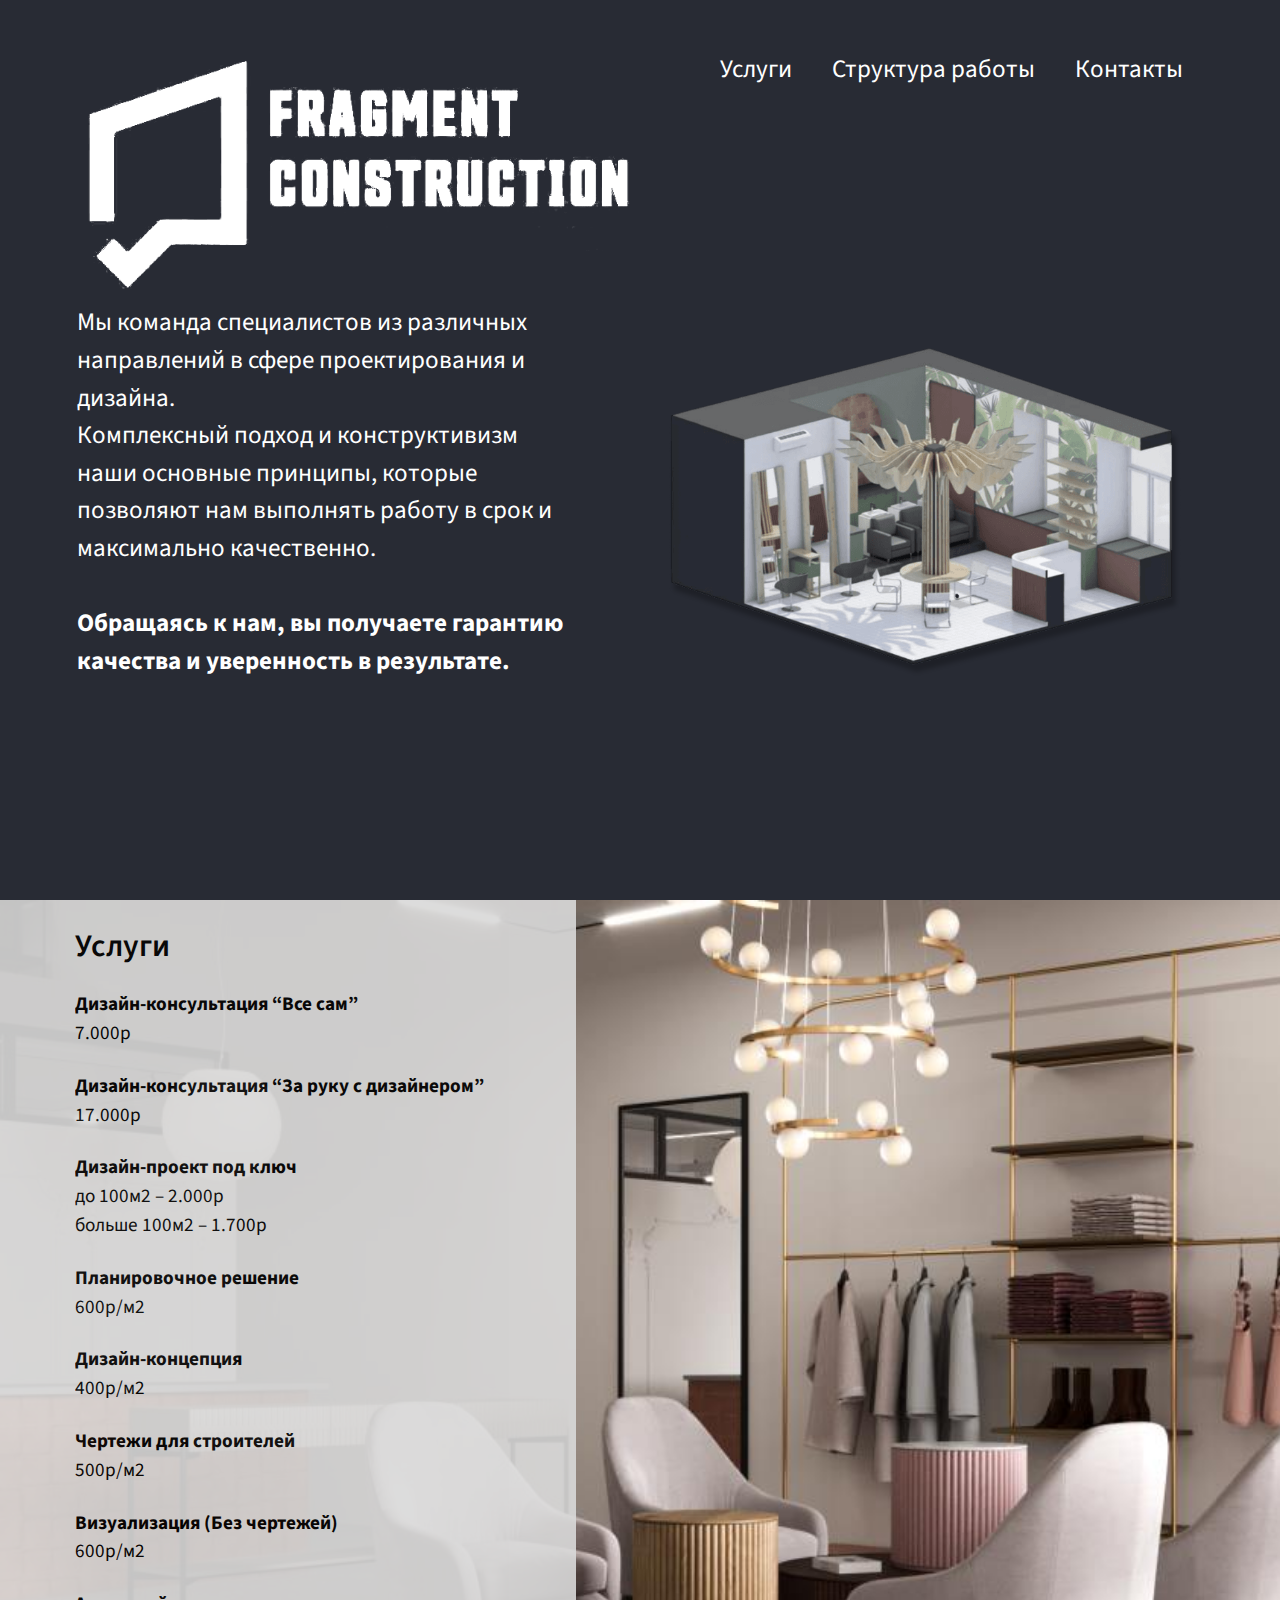
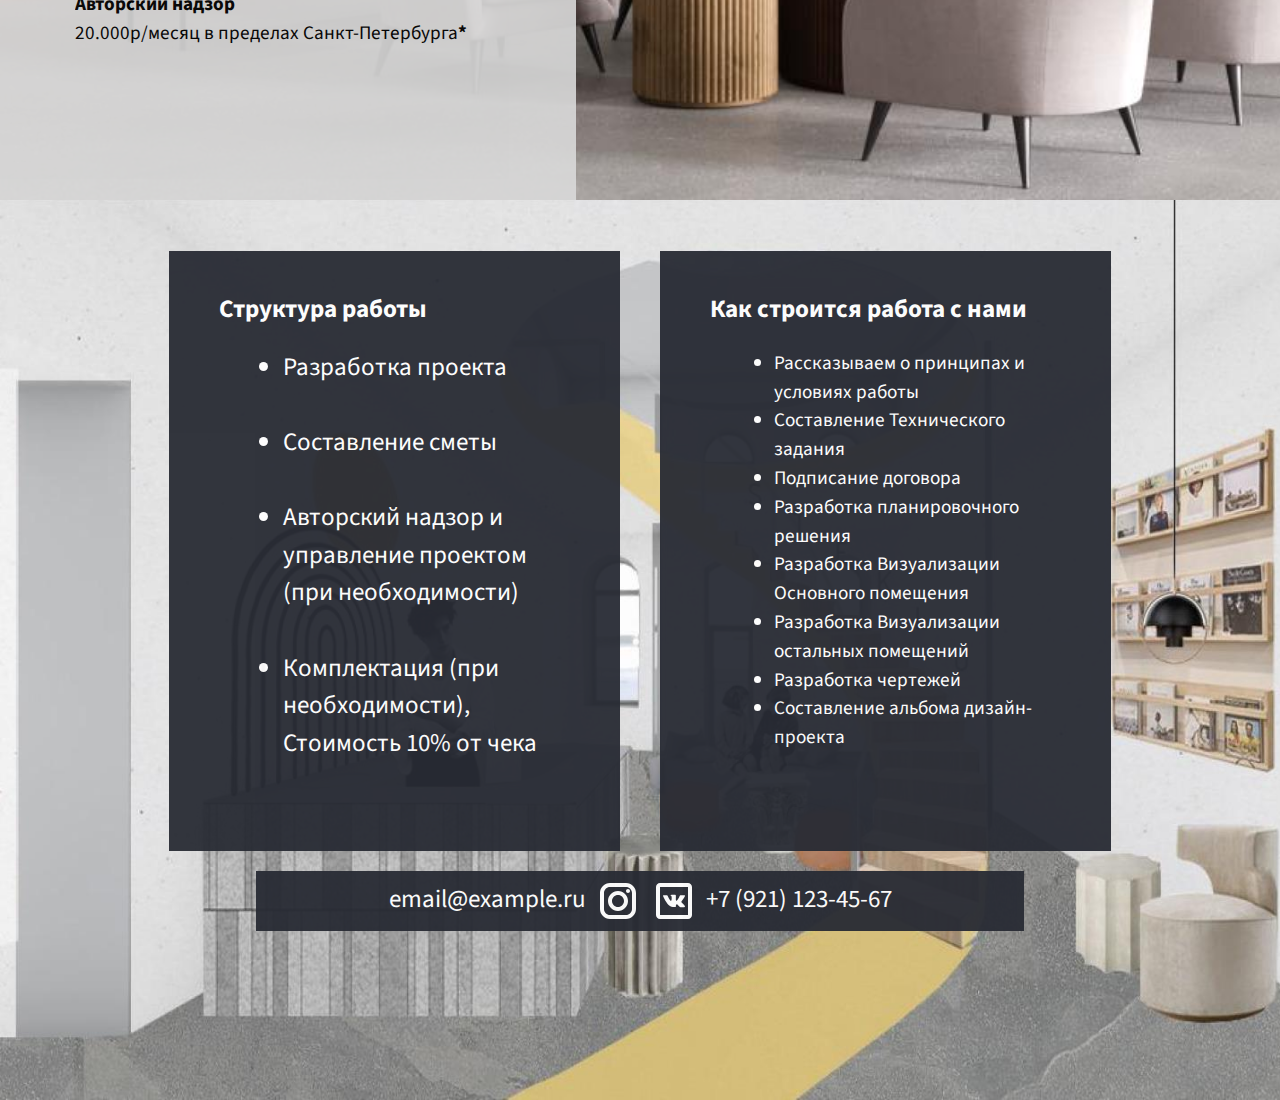
==== commit 47400d22: "v1.4" ====
--- a/index.html
+++ b/index.html
@@ -4,9 +4,9 @@
   <meta name="viewport" content="width=device-width, initial-scale=1">
   <link rel="icon" type="image/x-icon" href="assets/img/small-logo.ico">
   <link rel="stylesheet" href="build.css">
-<style>@import"https://fonts.googleapis.com/css2?family=Source+Sans+Pro&display=swap";@tailwind components;@tailwind utilities;@tailwind base;*,:before,:after{box-sizing:border-box;border-width:0;border-style:solid;border-color:currentColor}:before,:after{--tw-content:""}html{line-height:1.5;-webkit-text-size-adjust:100%;tab-size:4;font-family:ui-sans-serif,system-ui,-apple-system,BlinkMacSystemFont,Segoe UI,Roboto,Helvetica Neue,Arial,Noto Sans,sans-serif,"Apple Color Emoji","Segoe UI Emoji",Segoe UI Symbol,"Noto Color Emoji";font-feature-settings:normal;font-variation-settings:normal}body{margin:0;line-height:inherit}*,:before,:after{--tw-border-spacing-x:0;--tw-border-spacing-y:0;--tw-translate-x:0;--tw-translate-y:0;--tw-rotate:0;--tw-skew-x:0;--tw-skew-y:0;--tw-scale-x:1;--tw-scale-y:1;--tw-pan-x: ;--tw-pan-y: ;--tw-pinch-zoom: ;--tw-scroll-snap-strictness:proximity;--tw-ordinal: ;--tw-slashed-zero: ;--tw-numeric-figure: ;--tw-numeric-spacing: ;--tw-numeric-fraction: ;--tw-ring-inset: ;--tw-ring-offset-width:0px;--tw-ring-offset-color:#fff;--tw-ring-color:rgb(59 130 246 / .5);--tw-ring-offset-shadow:0 0 #0000;--tw-ring-shadow:0 0 #0000;--tw-shadow:0 0 #0000;--tw-shadow-colored:0 0 #0000;--tw-blur: ;--tw-brightness: ;--tw-contrast: ;--tw-grayscale: ;--tw-hue-rotate: ;--tw-invert: ;--tw-saturate: ;--tw-sepia: ;--tw-drop-shadow: ;--tw-backdrop-blur: ;--tw-backdrop-brightness: ;--tw-backdrop-contrast: ;--tw-backdrop-grayscale: ;--tw-backdrop-hue-rotate: ;--tw-backdrop-invert: ;--tw-backdrop-opacity: ;--tw-backdrop-saturate: ;--tw-backdrop-sepia: }html{scroll-behavior:smooth}body{margin:0;padding:0;font-family:Source Sans Pro,sans-serif}</style><style>@import"https://fonts.googleapis.com/css2?family=Source+Sans+Pro&display=swap";@tailwind components;@tailwind utilities;@tailwind base;*,:before,:after{box-sizing:border-box;border-width:0;border-style:solid;border-color:currentColor}:before,:after{--tw-content:""}html{line-height:1.5;-webkit-text-size-adjust:100%;tab-size:4;font-family:ui-sans-serif,system-ui,-apple-system,BlinkMacSystemFont,Segoe UI,Roboto,Helvetica Neue,Arial,Noto Sans,sans-serif,"Apple Color Emoji","Segoe UI Emoji",Segoe UI Symbol,"Noto Color Emoji";font-feature-settings:normal;font-variation-settings:normal}body{margin:0;line-height:inherit}a{color:inherit;text-decoration:inherit}ul{list-style:none;margin:0;padding:0}img{display:block;vertical-align:middle}img{max-width:100%;height:auto}*,:before,:after{--tw-border-spacing-x:0;--tw-border-spacing-y:0;--tw-translate-x:0;--tw-translate-y:0;--tw-rotate:0;--tw-skew-x:0;--tw-skew-y:0;--tw-scale-x:1;--tw-scale-y:1;--tw-pan-x: ;--tw-pan-y: ;--tw-pinch-zoom: ;--tw-scroll-snap-strictness:proximity;--tw-ordinal: ;--tw-slashed-zero: ;--tw-numeric-figure: ;--tw-numeric-spacing: ;--tw-numeric-fraction: ;--tw-ring-inset: ;--tw-ring-offset-width:0px;--tw-ring-offset-color:#fff;--tw-ring-color:rgb(59 130 246 / .5);--tw-ring-offset-shadow:0 0 #0000;--tw-ring-shadow:0 0 #0000;--tw-shadow:0 0 #0000;--tw-shadow-colored:0 0 #0000;--tw-blur: ;--tw-brightness: ;--tw-contrast: ;--tw-grayscale: ;--tw-hue-rotate: ;--tw-invert: ;--tw-saturate: ;--tw-sepia: ;--tw-drop-shadow: ;--tw-backdrop-blur: ;--tw-backdrop-brightness: ;--tw-backdrop-contrast: ;--tw-backdrop-grayscale: ;--tw-backdrop-hue-rotate: ;--tw-backdrop-invert: ;--tw-backdrop-opacity: ;--tw-backdrop-saturate: ;--tw-backdrop-sepia: }.absolute{position:absolute}.relative{position:relative}.bottom-0{bottom:0}.right-5{right:1.25rem}.mx-\[13\%\]{margin-left:13%;margin-right:13%}.mx-\[50px\]{margin-left:50px;margin-right:50px}.mx-\[6\%\]{margin-left:6%;margin-right:6%}.mx-auto{margin-left:auto;margin-right:auto}.my-\[4\%\]{margin-top:4%;margin-bottom:4%}.mb-2{margin-bottom:.5rem}.ml-16{margin-left:4rem}.mt-1\.5{margin-top:.375rem}.mt-10{margin-top:2.5rem}.mt-2\.5{margin-top:.625rem}.mt-5{margin-top:1.25rem}.mt-\[4\%\]{margin-top:4%}.mt-\[6\%\]{margin-top:6%}.flex{display:flex}.grid{display:grid}.h-\[100\%\]{height:100%}.h-\[600px\]{height:600px}.h-\[60px\]{height:60px}.h-screen{height:100vh}.max-h-\[400px\]{max-height:400px}.w-\[100\%\]{width:100%}.w-\[40\%\]{width:40%}.w-\[45\%\]{width:45%}.w-\[60\%\]{width:60%}.w-\[90\%\]{width:90%}.max-w-\[800px\]{max-width:800px}.animate-pulse{animation:pulse 2s cubic-bezier(.4,0,.6,1) infinite}.list-disc{list-style-type:disc}.grid-cols-2{grid-template-columns:repeat(2,minmax(0,1fr))}.flex-col{flex-direction:column}.justify-center{justify-content:center}.justify-between{justify-content:space-between}.gap-10{gap:2.5rem}.gap-2{gap:.5rem}.overflow-auto{overflow:auto}.overflow-hidden{overflow:hidden}.bg-background-blue{--tw-bg-opacity:1;background-color:rgb(40 43 52 / var(--tw-bg-opacity))}.bg-cream-white{--tw-bg-opacity:1;background-color:rgb(217 217 217 / var(--tw-bg-opacity))}.bg-about-bg{background-image:url(about-bg.d2e4518c8d98e745.jpg)}.bg-services-bg{background-image:url(services-bg.50ebe904d88198e3.jpg)}.bg-cover{background-size:cover}.bg-no-repeat{background-repeat:no-repeat}.text-2xl{font-size:1.2rem}.text-3xl{font-size:1.567rem}.text-4xl{font-size:1.964rem}.font-bold{font-weight:700}.font-semibold{font-weight:600}.text-white{--tw-text-opacity:1;color:rgb(255 255 255 / var(--tw-text-opacity))}.opacity-90{opacity:.9}.opacity-95{opacity:.95}html{scroll-behavior:smooth}body{margin:0;padding:0;font-family:Source Sans Pro,sans-serif}@keyframes pulse{50%{opacity:.5}}.hover\:animate-pulse:hover{animation:pulse 2s cubic-bezier(.4,0,.6,1) infinite}.hover\:text-cream-white:hover{--tw-text-opacity:1;color:rgb(217 217 217 / var(--tw-text-opacity))}@media (min-width: 1600px){.min-\[1600px\]\:text-3xl{font-size:1.567rem}}</style><link rel="stylesheet" href="styles.1bf07caa44a591e1.css" media="print" onload="this.media='all'"><noscript><link rel="stylesheet" href="styles.1bf07caa44a591e1.css"></noscript></head>
+<style>@import"https://fonts.googleapis.com/css2?family=Source+Sans+Pro&display=swap";@tailwind components;@tailwind utilities;@tailwind base;*,:before,:after{box-sizing:border-box;border-width:0;border-style:solid;border-color:currentColor}:before,:after{--tw-content:""}html{line-height:1.5;-webkit-text-size-adjust:100%;tab-size:4;font-family:ui-sans-serif,system-ui,-apple-system,BlinkMacSystemFont,Segoe UI,Roboto,Helvetica Neue,Arial,Noto Sans,sans-serif,"Apple Color Emoji","Segoe UI Emoji",Segoe UI Symbol,"Noto Color Emoji";font-feature-settings:normal;font-variation-settings:normal}body{margin:0;line-height:inherit}*,:before,:after{--tw-border-spacing-x:0;--tw-border-spacing-y:0;--tw-translate-x:0;--tw-translate-y:0;--tw-rotate:0;--tw-skew-x:0;--tw-skew-y:0;--tw-scale-x:1;--tw-scale-y:1;--tw-pan-x: ;--tw-pan-y: ;--tw-pinch-zoom: ;--tw-scroll-snap-strictness:proximity;--tw-ordinal: ;--tw-slashed-zero: ;--tw-numeric-figure: ;--tw-numeric-spacing: ;--tw-numeric-fraction: ;--tw-ring-inset: ;--tw-ring-offset-width:0px;--tw-ring-offset-color:#fff;--tw-ring-color:rgb(59 130 246 / .5);--tw-ring-offset-shadow:0 0 #0000;--tw-ring-shadow:0 0 #0000;--tw-shadow:0 0 #0000;--tw-shadow-colored:0 0 #0000;--tw-blur: ;--tw-brightness: ;--tw-contrast: ;--tw-grayscale: ;--tw-hue-rotate: ;--tw-invert: ;--tw-saturate: ;--tw-sepia: ;--tw-drop-shadow: ;--tw-backdrop-blur: ;--tw-backdrop-brightness: ;--tw-backdrop-contrast: ;--tw-backdrop-grayscale: ;--tw-backdrop-hue-rotate: ;--tw-backdrop-invert: ;--tw-backdrop-opacity: ;--tw-backdrop-saturate: ;--tw-backdrop-sepia: }html{scroll-behavior:smooth}body{margin:0;padding:0;font-family:Source Sans Pro,sans-serif}</style><style>@import"https://fonts.googleapis.com/css2?family=Source+Sans+Pro&display=swap";@tailwind components;@tailwind utilities;@tailwind base;*,:before,:after{box-sizing:border-box;border-width:0;border-style:solid;border-color:currentColor}:before,:after{--tw-content:""}html{line-height:1.5;-webkit-text-size-adjust:100%;tab-size:4;font-family:ui-sans-serif,system-ui,-apple-system,BlinkMacSystemFont,Segoe UI,Roboto,Helvetica Neue,Arial,Noto Sans,sans-serif,"Apple Color Emoji","Segoe UI Emoji",Segoe UI Symbol,"Noto Color Emoji";font-feature-settings:normal;font-variation-settings:normal}body{margin:0;line-height:inherit}a{color:inherit;text-decoration:inherit}ul{list-style:none;margin:0;padding:0}img{display:block;vertical-align:middle}img{max-width:100%;height:auto}*,:before,:after{--tw-border-spacing-x:0;--tw-border-spacing-y:0;--tw-translate-x:0;--tw-translate-y:0;--tw-rotate:0;--tw-skew-x:0;--tw-skew-y:0;--tw-scale-x:1;--tw-scale-y:1;--tw-pan-x: ;--tw-pan-y: ;--tw-pinch-zoom: ;--tw-scroll-snap-strictness:proximity;--tw-ordinal: ;--tw-slashed-zero: ;--tw-numeric-figure: ;--tw-numeric-spacing: ;--tw-numeric-fraction: ;--tw-ring-inset: ;--tw-ring-offset-width:0px;--tw-ring-offset-color:#fff;--tw-ring-color:rgb(59 130 246 / .5);--tw-ring-offset-shadow:0 0 #0000;--tw-ring-shadow:0 0 #0000;--tw-shadow:0 0 #0000;--tw-shadow-colored:0 0 #0000;--tw-blur: ;--tw-brightness: ;--tw-contrast: ;--tw-grayscale: ;--tw-hue-rotate: ;--tw-invert: ;--tw-saturate: ;--tw-sepia: ;--tw-drop-shadow: ;--tw-backdrop-blur: ;--tw-backdrop-brightness: ;--tw-backdrop-contrast: ;--tw-backdrop-grayscale: ;--tw-backdrop-hue-rotate: ;--tw-backdrop-invert: ;--tw-backdrop-opacity: ;--tw-backdrop-saturate: ;--tw-backdrop-sepia: }.absolute{position:absolute}.relative{position:relative}.bottom-0{bottom:0}.right-5{right:1.25rem}.mx-\[13\%\]{margin-left:13%;margin-right:13%}.mx-\[50px\]{margin-left:50px;margin-right:50px}.mx-\[6\%\]{margin-left:6%;margin-right:6%}.mx-auto{margin-left:auto;margin-right:auto}.mb-2{margin-bottom:.5rem}.mb-\[6\%\]{margin-bottom:6%}.ml-16{margin-left:4rem}.mt-1\.5{margin-top:.375rem}.mt-10{margin-top:2.5rem}.mt-2\.5{margin-top:.625rem}.mt-5{margin-top:1.25rem}.mt-\[4\%\]{margin-top:4%}.flex{display:flex}.grid{display:grid}.h-\[100\%\]{height:100%}.h-\[600px\]{height:600px}.h-\[60px\]{height:60px}.h-screen{height:100vh}.max-h-\[400px\]{max-height:400px}.w-\[100\%\]{width:100%}.w-\[40\%\]{width:40%}.w-\[45\%\]{width:45%}.w-\[60\%\]{width:60%}.w-\[90\%\]{width:90%}.max-w-\[800px\]{max-width:800px}.animate-pulse{animation:pulse 2s cubic-bezier(.4,0,.6,1) infinite}.list-disc{list-style-type:disc}.grid-cols-2{grid-template-columns:repeat(2,minmax(0,1fr))}.flex-col{flex-direction:column}.justify-center{justify-content:center}.justify-between{justify-content:space-between}.gap-10{gap:2.5rem}.gap-2{gap:.5rem}.overflow-hidden{overflow:hidden}.bg-background-blue{--tw-bg-opacity:1;background-color:rgb(40 43 52 / var(--tw-bg-opacity))}.bg-cream-white{--tw-bg-opacity:1;background-color:rgb(217 217 217 / var(--tw-bg-opacity))}.bg-about-bg{background-image:url(about-bg.d2e4518c8d98e745.jpg)}.bg-services-bg{background-image:url(services-bg.50ebe904d88198e3.jpg)}.bg-cover{background-size:cover}.bg-no-repeat{background-repeat:no-repeat}.text-2xl{font-size:1.2rem}.text-3xl{font-size:1.567rem}.text-4xl{font-size:1.964rem}.font-bold{font-weight:700}.font-semibold{font-weight:600}.text-white{--tw-text-opacity:1;color:rgb(255 255 255 / var(--tw-text-opacity))}.opacity-90{opacity:.9}.opacity-95{opacity:.95}html{scroll-behavior:smooth}body{margin:0;padding:0;font-family:Source Sans Pro,sans-serif}@keyframes pulse{50%{opacity:.5}}.hover\:animate-pulse:hover{animation:pulse 2s cubic-bezier(.4,0,.6,1) infinite}.hover\:text-cream-white:hover{--tw-text-opacity:1;color:rgb(217 217 217 / var(--tw-text-opacity))}@media (min-width: 1600px){.min-\[1600px\]\:text-3xl{font-size:1.567rem}}</style><link rel="stylesheet" href="styles.a70732d9df2a5aee.css" media="print" onload="this.media='all'"><noscript><link rel="stylesheet" href="styles.a70732d9df2a5aee.css"></noscript></head>
 <body>
-  <app-root _nghost-sc3="" ng-version="15.2.8" ng-server-context="ssg"><div _ngcontent-sc3=""><app-header _ngcontent-sc3="" _nghost-sc0=""><div _ngcontent-sc0="" class="bg-background-blue h-screen w-[100%] overflow-hidden"><div _ngcontent-sc0="" class="mx-[6%] my-[4%] grid grid-cols-2 gap-2 relative"><div _ngcontent-sc0=""><img _ngcontent-sc0="" ngsrc="assets/img/LOGO.png" alt="" height="321" width="709" loading="lazy" fetchpriority="auto" ng-img="true" src="assets/img/LOGO.png"><div _ngcontent-sc0="" class="w-[90%]"><span _ngcontent-sc0="" class="text-white text-3xl"> Мы команда специалистов из различных направлений в сфере проектирования и дизайна. <br _ngcontent-sc0="">Комплексный подход и конструктивизм наши основные принципы, которые позволяют нам выполнять работу в срок и максимально качественно. <br _ngcontent-sc0=""><br _ngcontent-sc0=""><span _ngcontent-sc0="" class="font-bold"> Обращаясь к нам, вы получаете гарантию качества и уверенность в результате. </span></span></div></div><div _ngcontent-sc0=""><div _ngcontent-sc0="" class="absolute right-5 flex justify-between gap-10"><span _ngcontent-sc0="" class="text-white text-3xl hover:animate-pulse hover:text-cream-white"><a _ngcontent-sc0="" href="#services">Услуги</a></span><span _ngcontent-sc0="" class="text-white text-3xl hover:animate-pulse hover:text-cream-white"><a _ngcontent-sc0="" href="#about">Структура работы</a></span><span _ngcontent-sc0="" class="text-white text-3xl hover:animate-pulse hover:text-cream-white"><a _ngcontent-sc0="" href="#about">Контакты</a></span></div><div _ngcontent-sc0="" class="absolute bottom-0"><img _ngcontent-sc0="" src="assets/img/header-image.png" alt="" class="max-h-[400px]"></div></div></div></div></app-header><app-services _ngcontent-sc3="" _nghost-sc1=""><div _ngcontent-sc1="" id="services" class="h-screen w-[100%] bg-no-repeat bg-cover bg-services-bg"><div _ngcontent-sc1="" class="h-[100%] bg-cream-white opacity-90 w-[45%] overflow-auto"><div _ngcontent-sc1="" class="mx-[13%] mt-[6%]"><span _ngcontent-sc1="" class="text-4xl font-semibold">Услуги</span><br _ngcontent-sc1=""><div _ngcontent-sc1="" class="mt-5 flex justify-between flex-col overflow-hidden"><span _ngcontent-sc1="" class="text-2xl"><span _ngcontent-sc1="" class="font-bold">Дизайн-консультация “Все сам”</span><br _ngcontent-sc1="">7.000р</span><br _ngcontent-sc1=""><span _ngcontent-sc1="" class="text-2xl"><span _ngcontent-sc1="" class="font-bold">Дизайн-консультация “За руку с дизайнером”</span><br _ngcontent-sc1="">17.000р </span><br _ngcontent-sc1=""><span _ngcontent-sc1="" class="text-2xl"><span _ngcontent-sc1="" class="font-bold">Дизайн-проект под ключ </span><br _ngcontent-sc1="">до 100м2 – 2.000р<br _ngcontent-sc1="">больше 100м2 – 1.700р</span><br _ngcontent-sc1=""><span _ngcontent-sc1="" class="text-2xl"><span _ngcontent-sc1="" class="font-bold">Планировочное решение</span><br _ngcontent-sc1="">600р/м2</span><br _ngcontent-sc1=""><span _ngcontent-sc1="" class="text-2xl"><span _ngcontent-sc1="" class="font-bold">Дизайн-концепция</span><br _ngcontent-sc1="">400р/м2</span><br _ngcontent-sc1=""><span _ngcontent-sc1="" class="text-2xl"><span _ngcontent-sc1="" class="font-bold">Чертежи для строителей</span><br _ngcontent-sc1="">500р/м2</span><br _ngcontent-sc1=""><span _ngcontent-sc1="" class="text-2xl"><span _ngcontent-sc1="" class="font-bold">Визуализация (Без чертежей)</span><br _ngcontent-sc1="">600р/м2</span><br _ngcontent-sc1=""><span _ngcontent-sc1="" class="text-2xl"><span _ngcontent-sc1="" class="font-bold">Авторский надзор</span><br _ngcontent-sc1=""><span _ngcontent-sc1="">20.000р/месяц в пределах Санкт-Петербурга<span _ngcontent-sc1="" class="animate-pulse font-bold">*</span></span><!----><!----></span></div></div></div></div></app-services><app-about-work _ngcontent-sc3="" _nghost-sc2=""><div _ngcontent-sc2="" id="about" class="h-screen w-[100%] bg-no-repeat bg-cover bg-about-bg overflow-hidden"><div _ngcontent-sc2="" class="mx-[6%] mt-[4%] flex gap-10 justify-center"><div _ngcontent-sc2="" class="bg-background-blue opacity-95 h-[600px] w-[40%]"><div _ngcontent-sc2="" class="mx-[50px] mt-10"><span _ngcontent-sc2="" class="text-white text-3xl"><span _ngcontent-sc2="" class="text-3xl font-bold"> Структура работы </span><div _ngcontent-sc2=""><ul _ngcontent-sc2="" class="list-disc ml-16 mt-5"><li _ngcontent-sc2="">Разработка проекта</li><br _ngcontent-sc2=""><li _ngcontent-sc2="">Составление сметы</li><br _ngcontent-sc2=""><li _ngcontent-sc2="">Авторский надзор и управление проектом (при необходимости)</li><br _ngcontent-sc2=""><li _ngcontent-sc2="">Комплектация (при необходимости), Стоимость 10% от чека</li></ul></div></span></div></div><div _ngcontent-sc2="" class="bg-background-blue opacity-95 h-[600px] w-[40%]"><div _ngcontent-sc2="" class="mx-[50px] mt-10"><span _ngcontent-sc2="" class="text-white text-3xl"><span _ngcontent-sc2="" class="text-3xl font-bold"> Как строится работа с нами </span><div _ngcontent-sc2="" class="text-2xl min-[1600px]:text-3xl"><ul _ngcontent-sc2="" class="list-disc ml-16 mt-5"><li _ngcontent-sc2="">Рассказываем о принципах и условиях работы</li><li _ngcontent-sc2="">Составление Технического задания</li><li _ngcontent-sc2="">Подписание договора</li><li _ngcontent-sc2="">Разработка планировочного решения</li><li _ngcontent-sc2="">Разработка Визуализации Основного помещения</li><li _ngcontent-sc2="">Разработка Визуализации остальных помещений</li><li _ngcontent-sc2="">Разработка чертежей</li><li _ngcontent-sc2="">Составление альбома дизайн-проекта</li></ul></div></span></div></div></div><div _ngcontent-sc2="" class="bg-background-blue opacity-95 mt-5 mb-2 mx-auto max-w-[800px] w-[60%] h-[60px] flex justify-center gap-2"><span _ngcontent-sc2="" class="text-white text-3xl mt-2.5">email@example.ru</span><a _ngcontent-sc2="" href="https://instagram.com" class="mt-1.5"><img _ngcontent-sc2="" src="assets/img/icons8-instagram.svg" alt="" height="48" width="48"></a><a _ngcontent-sc2="" href="https://vk.com" class="mt-1.5"><img _ngcontent-sc2="" src="assets/img/icons8-vk-com.svg" alt="" height="48" width="48"></a><span _ngcontent-sc2="" class="text-white text-3xl mt-2.5">+7 (921) 123-45-67</span></div></div></app-about-work></div></app-root>
-<script src="runtime.688c53f23d6f5116.js" type="module"></script><script src="polyfills.cc56de102c7d1e60.js" type="module"></script><script src="main.292feed4b7842128.js" type="module"></script>
+  <app-root _nghost-sc3="" ng-version="15.2.8" ng-server-context="ssg"><div _ngcontent-sc3=""><app-header _ngcontent-sc3="" _nghost-sc0=""><div _ngcontent-sc0="" class="bg-background-blue h-screen w-[100%] overflow-hidden"><div _ngcontent-sc0="" class="mx-[6%] mt-[4%] mb-[6%] grid grid-cols-2 gap-2 relative"><div _ngcontent-sc0=""><img _ngcontent-sc0="" ngsrc="assets/img/LOGO.png" alt="" height="321" width="709" loading="lazy" fetchpriority="auto" ng-img="true" src="assets/img/LOGO.png"><div _ngcontent-sc0="" class="w-[90%]"><span _ngcontent-sc0="" class="text-white text-3xl"> Мы команда специалистов из различных направлений в сфере проектирования и дизайна. <br _ngcontent-sc0="">Комплексный подход и конструктивизм наши основные принципы, которые позволяют нам выполнять работу в срок и максимально качественно. <br _ngcontent-sc0=""><br _ngcontent-sc0=""><span _ngcontent-sc0="" class="font-bold"> Обращаясь к нам, вы получаете гарантию качества и уверенность в результате. </span></span></div></div><div _ngcontent-sc0=""><div _ngcontent-sc0="" class="absolute right-5 flex justify-between gap-10"><span _ngcontent-sc0="" class="text-white text-3xl hover:animate-pulse hover:text-cream-white"><a _ngcontent-sc0="" href="#services">Услуги</a></span><span _ngcontent-sc0="" class="text-white text-3xl hover:animate-pulse hover:text-cream-white"><a _ngcontent-sc0="" href="#about">Структура работы</a></span><span _ngcontent-sc0="" class="text-white text-3xl hover:animate-pulse hover:text-cream-white"><a _ngcontent-sc0="" href="#about">Контакты</a></span></div><div _ngcontent-sc0="" class="absolute bottom-0"><img _ngcontent-sc0="" src="assets/img/header-image.png" alt="" class="max-h-[400px]"></div></div></div></div></app-header><app-services _ngcontent-sc3="" _nghost-sc1=""><div _ngcontent-sc1="" id="services" class="h-screen w-[100%] bg-no-repeat bg-cover bg-services-bg"><div _ngcontent-sc1="" class="h-[100%] bg-cream-white opacity-90 w-[45%] overflow-hidden"><div _ngcontent-sc1="" class="mx-[13%] mt-[4%]"><span _ngcontent-sc1="" class="text-4xl font-semibold">Услуги</span><br _ngcontent-sc1=""><div _ngcontent-sc1="" class="mt-5 flex justify-between flex-col overflow-hidden"><span _ngcontent-sc1="" class="text-2xl"><span _ngcontent-sc1="" class="font-bold">Дизайн-консультация “Все сам”</span><br _ngcontent-sc1="">7.000р</span><br _ngcontent-sc1=""><span _ngcontent-sc1="" class="text-2xl"><span _ngcontent-sc1="" class="font-bold">Дизайн-консультация “За руку с дизайнером”</span><br _ngcontent-sc1="">17.000р </span><br _ngcontent-sc1=""><span _ngcontent-sc1="" class="text-2xl"><span _ngcontent-sc1="" class="font-bold">Дизайн-проект под ключ </span><br _ngcontent-sc1="">до 100м2 – 2.000р<br _ngcontent-sc1="">больше 100м2 – 1.700р</span><br _ngcontent-sc1=""><span _ngcontent-sc1="" class="text-2xl"><span _ngcontent-sc1="" class="font-bold">Планировочное решение</span><br _ngcontent-sc1="">600р/м2</span><br _ngcontent-sc1=""><span _ngcontent-sc1="" class="text-2xl"><span _ngcontent-sc1="" class="font-bold">Дизайн-концепция</span><br _ngcontent-sc1="">400р/м2</span><br _ngcontent-sc1=""><span _ngcontent-sc1="" class="text-2xl"><span _ngcontent-sc1="" class="font-bold">Чертежи для строителей</span><br _ngcontent-sc1="">500р/м2</span><br _ngcontent-sc1=""><span _ngcontent-sc1="" class="text-2xl"><span _ngcontent-sc1="" class="font-bold">Визуализация (Без чертежей)</span><br _ngcontent-sc1="">600р/м2</span><br _ngcontent-sc1=""><span _ngcontent-sc1="" class="text-2xl"><span _ngcontent-sc1="" class="font-bold">Авторский надзор</span><br _ngcontent-sc1=""><span _ngcontent-sc1="">20.000р/месяц в пределах Санкт-Петербурга<span _ngcontent-sc1="" class="animate-pulse font-bold">*</span></span><!----><!----></span></div></div></div></div></app-services><app-about-work _ngcontent-sc3="" _nghost-sc2=""><div _ngcontent-sc2="" id="about" class="h-screen w-[100%] bg-no-repeat bg-cover bg-about-bg overflow-hidden"><div _ngcontent-sc2="" class="mx-[6%] mt-[4%] flex gap-10 justify-center"><div _ngcontent-sc2="" class="bg-background-blue opacity-95 h-[600px] w-[40%]"><div _ngcontent-sc2="" class="mx-[50px] mt-10"><span _ngcontent-sc2="" class="text-white text-3xl"><span _ngcontent-sc2="" class="text-3xl font-bold"> Структура работы </span><div _ngcontent-sc2=""><ul _ngcontent-sc2="" class="list-disc ml-16 mt-5"><li _ngcontent-sc2="">Разработка проекта</li><br _ngcontent-sc2=""><li _ngcontent-sc2="">Составление сметы</li><br _ngcontent-sc2=""><li _ngcontent-sc2="">Авторский надзор и управление проектом (при необходимости)</li><br _ngcontent-sc2=""><li _ngcontent-sc2="">Комплектация (при необходимости), Стоимость 10% от чека</li></ul></div></span></div></div><div _ngcontent-sc2="" class="bg-background-blue opacity-95 h-[600px] w-[40%]"><div _ngcontent-sc2="" class="mx-[50px] mt-10"><span _ngcontent-sc2="" class="text-white text-3xl"><span _ngcontent-sc2="" class="text-3xl font-bold"> Как строится работа с нами </span><div _ngcontent-sc2="" class="text-2xl min-[1600px]:text-3xl"><ul _ngcontent-sc2="" class="list-disc ml-16 mt-5"><li _ngcontent-sc2="">Рассказываем о принципах и условиях работы</li><li _ngcontent-sc2="">Составление Технического задания</li><li _ngcontent-sc2="">Подписание договора</li><li _ngcontent-sc2="">Разработка планировочного решения</li><li _ngcontent-sc2="">Разработка Визуализации Основного помещения</li><li _ngcontent-sc2="">Разработка Визуализации остальных помещений</li><li _ngcontent-sc2="">Разработка чертежей</li><li _ngcontent-sc2="">Составление альбома дизайн-проекта</li></ul></div></span></div></div></div><div _ngcontent-sc2="" class="bg-background-blue opacity-95 mt-5 mb-2 mx-auto max-w-[800px] w-[60%] h-[60px] flex justify-center gap-2"><span _ngcontent-sc2="" class="text-white text-3xl mt-2.5">email@example.ru</span><a _ngcontent-sc2="" href="https://instagram.com" class="mt-1.5"><img _ngcontent-sc2="" src="assets/img/icons8-instagram.svg" alt="" height="48" width="48"></a><a _ngcontent-sc2="" href="https://vk.com" class="mt-1.5"><img _ngcontent-sc2="" src="assets/img/icons8-vk-com.svg" alt="" height="48" width="48"></a><span _ngcontent-sc2="" class="text-white text-3xl mt-2.5">+7 (921) 123-45-67</span></div></div></app-about-work></div></app-root>
+<script src="runtime.688c53f23d6f5116.js" type="module"></script><script src="polyfills.cc56de102c7d1e60.js" type="module"></script><script src="main.60982bb94b3d105f.js" type="module"></script>
 
 </body></html>
--- a/build.css
+++ b/build.css
@@ -1 +1 @@
-/*! tailwindcss v3.3.1 | MIT License | https://tailwindcss.com*/*,:after,:before{box-sizing:border-box;border:0 solid}:after,:before{--tw-content:""}html{line-height:1.5;-webkit-text-size-adjust:100%;-moz-tab-size:4;-o-tab-size:4;tab-size:4;font-family:ui-sans-serif,system-ui,-apple-system,BlinkMacSystemFont,Segoe UI,Roboto,Helvetica Neue,Arial,Noto Sans,sans-serif,Apple Color Emoji,Segoe UI Emoji,Segoe UI Symbol,Noto Color Emoji;font-feature-settings:normal;font-variation-settings:normal}body{margin:0;line-height:inherit}hr{height:0;color:inherit;border-top-width:1px}abbr:where([title]){-webkit-text-decoration:underline dotted;text-decoration:underline dotted}h1,h2,h3,h4,h5,h6{font-size:inherit;font-weight:inherit}a{color:inherit;text-decoration:inherit}b,strong{font-weight:bolder}code,kbd,pre,samp{font-family:ui-monospace,SFMono-Regular,Menlo,Monaco,Consolas,Liberation Mono,Courier New,monospace;font-size:1em}small{font-size:80%}sub,sup{font-size:75%;line-height:0;position:relative;vertical-align:initial}sub{bottom:-.25em}sup{top:-.5em}table{text-indent:0;border-color:inherit;border-collapse:collapse}button,input,optgroup,select,textarea{font-family:inherit;font-size:100%;font-weight:inherit;line-height:inherit;color:inherit;margin:0;padding:0}button,select{text-transform:none}[type=button],[type=reset],[type=submit],button{-webkit-appearance:button;background-color:initial;background-image:none}:-moz-focusring{outline:auto}:-moz-ui-invalid{box-shadow:none}progress{vertical-align:initial}::-webkit-inner-spin-button,::-webkit-outer-spin-button{height:auto}[type=search]{-webkit-appearance:textfield;outline-offset:-2px}::-webkit-search-decoration{-webkit-appearance:none}::-webkit-file-upload-button{-webkit-appearance:button;font:inherit}summary{display:list-item}blockquote,dd,dl,figure,h1,h2,h3,h4,h5,h6,hr,p,pre{margin:0}fieldset{margin:0}fieldset,legend{padding:0}menu,ol,ul{list-style:none;margin:0;padding:0}textarea{resize:vertical}input::-moz-placeholder,textarea::-moz-placeholder{opacity:1;color:#9ca3af}input::placeholder,textarea::placeholder{opacity:1;color:#9ca3af}[role=button],button{cursor:pointer}:disabled{cursor:default}audio,canvas,embed,iframe,img,object,svg,video{display:block;vertical-align:middle}img,video{max-width:100%;height:auto}[hidden]{display:none}*,::backdrop,:after,:before{--tw-border-spacing-x:0;--tw-border-spacing-y:0;--tw-translate-x:0;--tw-translate-y:0;--tw-rotate:0;--tw-skew-x:0;--tw-skew-y:0;--tw-scale-x:1;--tw-scale-y:1;--tw-pan-x: ;--tw-pan-y: ;--tw-pinch-zoom: ;--tw-scroll-snap-strictness:proximity;--tw-ordinal: ;--tw-slashed-zero: ;--tw-numeric-figure: ;--tw-numeric-spacing: ;--tw-numeric-fraction: ;--tw-ring-inset: ;--tw-ring-offset-width:0px;--tw-ring-offset-color:#fff;--tw-ring-color:#3b82f680;--tw-ring-offset-shadow:0 0 #0000;--tw-ring-shadow:0 0 #0000;--tw-shadow:0 0 #0000;--tw-shadow-colored:0 0 #0000;--tw-blur: ;--tw-brightness: ;--tw-contrast: ;--tw-grayscale: ;--tw-hue-rotate: ;--tw-invert: ;--tw-saturate: ;--tw-sepia: ;--tw-drop-shadow: ;--tw-backdrop-blur: ;--tw-backdrop-brightness: ;--tw-backdrop-contrast: ;--tw-backdrop-grayscale: ;--tw-backdrop-hue-rotate: ;--tw-backdrop-invert: ;--tw-backdrop-opacity: ;--tw-backdrop-saturate: ;--tw-backdrop-sepia: }.absolute{position:absolute}.relative{position:relative}.bottom-0{bottom:0}.right-5{right:1.25rem}.mx-\[13\%\]{margin-left:13%;margin-right:13%}.mx-\[50px\]{margin-left:50px;margin-right:50px}.mx-\[6\%\]{margin-left:6%;margin-right:6%}.mx-auto{margin-left:auto;margin-right:auto}.my-\[4\%\]{margin-top:4%;margin-bottom:4%}.mb-2{margin-bottom:.5rem}.ml-16{margin-left:4rem}.mt-1{margin-top:.25rem}.mt-1\.5{margin-top:.375rem}.mt-10{margin-top:2.5rem}.mt-2{margin-top:.5rem}.mt-2\.5{margin-top:.625rem}.mt-5{margin-top:1.25rem}.mt-\[4\%\]{margin-top:4%}.mt-\[6\%\]{margin-top:6%}.flex{display:flex}.grid{display:grid}.h-\[100\%\]{height:100%}.h-\[600px\]{height:600px}.h-\[60px\]{height:60px}.h-screen{height:100vh}.max-h-\[400px\]{max-height:400px}.w-\[100\%\]{width:100%}.w-\[40\%\]{width:40%}.w-\[45\%\]{width:45%}.w-\[60\%\]{width:60%}.w-\[90\%\]{width:90%}.max-w-\[800px\]{max-width:800px}.animate-pulse{animation:pulse 2s cubic-bezier(.4,0,.6,1) infinite}.list-disc{list-style-type:disc}.grid-cols-2{grid-template-columns:repeat(2,minmax(0,1fr))}.flex-col{flex-direction:column}.justify-center{justify-content:center}.justify-between{justify-content:space-between}.gap-10{gap:2.5rem}.gap-2{gap:.5rem}.overflow-auto{overflow:auto}.overflow-hidden{overflow:hidden}.bg-background-blue{--tw-bg-opacity:1;background-color:rgb(40 43 52/var(--tw-bg-opacity))}.bg-cream-white{--tw-bg-opacity:1;background-color:rgb(217 217 217/var(--tw-bg-opacity))}.bg-about-bg{background-image:url(../../../src/assets/img/about-bg.jpg)}.bg-services-bg{background-image:url(../../../src/assets/img/services-bg.jpg)}.bg-cover{background-size:cover}.bg-no-repeat{background-repeat:no-repeat}.text-2xl{font-size:1.2rem}.text-3xl{font-size:1.567rem}.text-4xl{font-size:1.964rem}.text-xl{font-size:1rem}.font-bold{font-weight:700}.font-semibold{font-weight:600}.text-white{--tw-text-opacity:1;color:rgb(255 255 255/var(--tw-text-opacity))}.opacity-90{opacity:.9}.opacity-95{opacity:.95}@keyframes pulse{50%{opacity:.5}}.hover\:animate-pulse:hover{animation:pulse 2s cubic-bezier(.4,0,.6,1) infinite}.hover\:text-cream-white:hover{--tw-text-opacity:1;color:rgb(217 217 217/var(--tw-text-opacity))}@media (min-width:1600px){.min-\[1600px\]\:text-3xl{font-size:1.567rem}}
+/*! tailwindcss v3.3.1 | MIT License | https://tailwindcss.com*/*,:after,:before{box-sizing:border-box;border:0 solid}:after,:before{--tw-content:""}html{line-height:1.5;-webkit-text-size-adjust:100%;-moz-tab-size:4;-o-tab-size:4;tab-size:4;font-family:ui-sans-serif,system-ui,-apple-system,BlinkMacSystemFont,Segoe UI,Roboto,Helvetica Neue,Arial,Noto Sans,sans-serif,Apple Color Emoji,Segoe UI Emoji,Segoe UI Symbol,Noto Color Emoji;font-feature-settings:normal;font-variation-settings:normal}body{margin:0;line-height:inherit}hr{height:0;color:inherit;border-top-width:1px}abbr:where([title]){-webkit-text-decoration:underline dotted;text-decoration:underline dotted}h1,h2,h3,h4,h5,h6{font-size:inherit;font-weight:inherit}a{color:inherit;text-decoration:inherit}b,strong{font-weight:bolder}code,kbd,pre,samp{font-family:ui-monospace,SFMono-Regular,Menlo,Monaco,Consolas,Liberation Mono,Courier New,monospace;font-size:1em}small{font-size:80%}sub,sup{font-size:75%;line-height:0;position:relative;vertical-align:initial}sub{bottom:-.25em}sup{top:-.5em}table{text-indent:0;border-color:inherit;border-collapse:collapse}button,input,optgroup,select,textarea{font-family:inherit;font-size:100%;font-weight:inherit;line-height:inherit;color:inherit;margin:0;padding:0}button,select{text-transform:none}[type=button],[type=reset],[type=submit],button{-webkit-appearance:button;background-color:initial;background-image:none}:-moz-focusring{outline:auto}:-moz-ui-invalid{box-shadow:none}progress{vertical-align:initial}::-webkit-inner-spin-button,::-webkit-outer-spin-button{height:auto}[type=search]{-webkit-appearance:textfield;outline-offset:-2px}::-webkit-search-decoration{-webkit-appearance:none}::-webkit-file-upload-button{-webkit-appearance:button;font:inherit}summary{display:list-item}blockquote,dd,dl,figure,h1,h2,h3,h4,h5,h6,hr,p,pre{margin:0}fieldset{margin:0}fieldset,legend{padding:0}menu,ol,ul{list-style:none;margin:0;padding:0}textarea{resize:vertical}input::-moz-placeholder,textarea::-moz-placeholder{opacity:1;color:#9ca3af}input::placeholder,textarea::placeholder{opacity:1;color:#9ca3af}[role=button],button{cursor:pointer}:disabled{cursor:default}audio,canvas,embed,iframe,img,object,svg,video{display:block;vertical-align:middle}img,video{max-width:100%;height:auto}[hidden]{display:none}*,::backdrop,:after,:before{--tw-border-spacing-x:0;--tw-border-spacing-y:0;--tw-translate-x:0;--tw-translate-y:0;--tw-rotate:0;--tw-skew-x:0;--tw-skew-y:0;--tw-scale-x:1;--tw-scale-y:1;--tw-pan-x: ;--tw-pan-y: ;--tw-pinch-zoom: ;--tw-scroll-snap-strictness:proximity;--tw-ordinal: ;--tw-slashed-zero: ;--tw-numeric-figure: ;--tw-numeric-spacing: ;--tw-numeric-fraction: ;--tw-ring-inset: ;--tw-ring-offset-width:0px;--tw-ring-offset-color:#fff;--tw-ring-color:#3b82f680;--tw-ring-offset-shadow:0 0 #0000;--tw-ring-shadow:0 0 #0000;--tw-shadow:0 0 #0000;--tw-shadow-colored:0 0 #0000;--tw-blur: ;--tw-brightness: ;--tw-contrast: ;--tw-grayscale: ;--tw-hue-rotate: ;--tw-invert: ;--tw-saturate: ;--tw-sepia: ;--tw-drop-shadow: ;--tw-backdrop-blur: ;--tw-backdrop-brightness: ;--tw-backdrop-contrast: ;--tw-backdrop-grayscale: ;--tw-backdrop-hue-rotate: ;--tw-backdrop-invert: ;--tw-backdrop-opacity: ;--tw-backdrop-saturate: ;--tw-backdrop-sepia: }.absolute{position:absolute}.relative{position:relative}.bottom-0{bottom:0}.right-5{right:1.25rem}.mx-\[13\%\]{margin-left:13%;margin-right:13%}.mx-\[50px\]{margin-left:50px;margin-right:50px}.mx-\[6\%\]{margin-left:6%;margin-right:6%}.mx-auto{margin-left:auto;margin-right:auto}.mb-2{margin-bottom:.5rem}.mb-\[6\%\]{margin-bottom:6%}.ml-16{margin-left:4rem}.mt-1{margin-top:.25rem}.mt-1\.5{margin-top:.375rem}.mt-10{margin-top:2.5rem}.mt-2{margin-top:.5rem}.mt-2\.5{margin-top:.625rem}.mt-5{margin-top:1.25rem}.mt-\[4\%\]{margin-top:4%}.flex{display:flex}.grid{display:grid}.h-\[100\%\]{height:100%}.h-\[600px\]{height:600px}.h-\[60px\]{height:60px}.h-screen{height:100vh}.max-h-\[400px\]{max-height:400px}.w-\[100\%\]{width:100%}.w-\[40\%\]{width:40%}.w-\[45\%\]{width:45%}.w-\[60\%\]{width:60%}.w-\[90\%\]{width:90%}.max-w-\[800px\]{max-width:800px}.animate-pulse{animation:pulse 2s cubic-bezier(.4,0,.6,1) infinite}.list-disc{list-style-type:disc}.grid-cols-2{grid-template-columns:repeat(2,minmax(0,1fr))}.flex-col{flex-direction:column}.justify-center{justify-content:center}.justify-between{justify-content:space-between}.gap-10{gap:2.5rem}.gap-2{gap:.5rem}.overflow-hidden{overflow:hidden}.bg-background-blue{--tw-bg-opacity:1;background-color:rgb(40 43 52/var(--tw-bg-opacity))}.bg-cream-white{--tw-bg-opacity:1;background-color:rgb(217 217 217/var(--tw-bg-opacity))}.bg-about-bg{background-image:url(../../../src/assets/img/about-bg.jpg)}.bg-services-bg{background-image:url(../../../src/assets/img/services-bg.jpg)}.bg-cover{background-size:cover}.bg-no-repeat{background-repeat:no-repeat}.text-2xl{font-size:1.2rem}.text-3xl{font-size:1.567rem}.text-4xl{font-size:1.964rem}.text-xl{font-size:1rem}.font-bold{font-weight:700}.font-semibold{font-weight:600}.text-white{--tw-text-opacity:1;color:rgb(255 255 255/var(--tw-text-opacity))}.opacity-90{opacity:.9}.opacity-95{opacity:.95}@keyframes pulse{50%{opacity:.5}}.hover\:animate-pulse:hover{animation:pulse 2s cubic-bezier(.4,0,.6,1) infinite}.hover\:text-cream-white:hover{--tw-text-opacity:1;color:rgb(217 217 217/var(--tw-text-opacity))}@media (min-width:1600px){.min-\[1600px\]\:text-3xl{font-size:1.567rem}}
--- a/styles.a70732d9df2a5aee.css
+++ b/styles.a70732d9df2a5aee.css
@@ -0,0 +1 @@
+@import"https://fonts.googleapis.com/css2?family=Source+Sans+Pro&display=swap";@tailwind components;@tailwind utilities;@tailwind base;*,:before,:after{box-sizing:border-box;border-width:0;border-style:solid;border-color:currentColor}:before,:after{--tw-content: ""}html{line-height:1.5;-webkit-text-size-adjust:100%;tab-size:4;font-family:ui-sans-serif,system-ui,-apple-system,BlinkMacSystemFont,Segoe UI,Roboto,Helvetica Neue,Arial,Noto Sans,sans-serif,"Apple Color Emoji","Segoe UI Emoji",Segoe UI Symbol,"Noto Color Emoji";font-feature-settings:normal;font-variation-settings:normal}body{margin:0;line-height:inherit}hr{height:0;color:inherit;border-top-width:1px}abbr:where([title]){-webkit-text-decoration:underline dotted;text-decoration:underline dotted}h1,h2,h3,h4,h5,h6{font-size:inherit;font-weight:inherit}a{color:inherit;text-decoration:inherit}b,strong{font-weight:bolder}code,kbd,samp,pre{font-family:ui-monospace,SFMono-Regular,Menlo,Monaco,Consolas,Liberation Mono,Courier New,monospace;font-size:1em}small{font-size:80%}sub,sup{font-size:75%;line-height:0;position:relative;vertical-align:baseline}sub{bottom:-.25em}sup{top:-.5em}table{text-indent:0;border-color:inherit;border-collapse:collapse}button,input,optgroup,select,textarea{font-family:inherit;font-size:100%;font-weight:inherit;line-height:inherit;color:inherit;margin:0;padding:0}button,select{text-transform:none}button,[type=button],[type=reset],[type=submit]{-webkit-appearance:button;background-color:transparent;background-image:none}:-moz-focusring{outline:auto}:-moz-ui-invalid{box-shadow:none}progress{vertical-align:baseline}::-webkit-inner-spin-button,::-webkit-outer-spin-button{height:auto}[type=search]{-webkit-appearance:textfield;outline-offset:-2px}::-webkit-search-decoration{-webkit-appearance:none}::-webkit-file-upload-button{-webkit-appearance:button;font:inherit}summary{display:list-item}blockquote,dl,dd,h1,h2,h3,h4,h5,h6,hr,figure,p,pre{margin:0}fieldset{margin:0;padding:0}legend{padding:0}ol,ul,menu{list-style:none;margin:0;padding:0}textarea{resize:vertical}input::placeholder,textarea::placeholder{opacity:1;color:#9ca3af}button,[role=button]{cursor:pointer}:disabled{cursor:default}img,svg,video,canvas,audio,iframe,embed,object{display:block;vertical-align:middle}img,video{max-width:100%;height:auto}[hidden]{display:none}*,:before,:after{--tw-border-spacing-x: 0;--tw-border-spacing-y: 0;--tw-translate-x: 0;--tw-translate-y: 0;--tw-rotate: 0;--tw-skew-x: 0;--tw-skew-y: 0;--tw-scale-x: 1;--tw-scale-y: 1;--tw-pan-x: ;--tw-pan-y: ;--tw-pinch-zoom: ;--tw-scroll-snap-strictness: proximity;--tw-ordinal: ;--tw-slashed-zero: ;--tw-numeric-figure: ;--tw-numeric-spacing: ;--tw-numeric-fraction: ;--tw-ring-inset: ;--tw-ring-offset-width: 0px;--tw-ring-offset-color: #fff;--tw-ring-color: rgb(59 130 246 / .5);--tw-ring-offset-shadow: 0 0 #0000;--tw-ring-shadow: 0 0 #0000;--tw-shadow: 0 0 #0000;--tw-shadow-colored: 0 0 #0000;--tw-blur: ;--tw-brightness: ;--tw-contrast: ;--tw-grayscale: ;--tw-hue-rotate: ;--tw-invert: ;--tw-saturate: ;--tw-sepia: ;--tw-drop-shadow: ;--tw-backdrop-blur: ;--tw-backdrop-brightness: ;--tw-backdrop-contrast: ;--tw-backdrop-grayscale: ;--tw-backdrop-hue-rotate: ;--tw-backdrop-invert: ;--tw-backdrop-opacity: ;--tw-backdrop-saturate: ;--tw-backdrop-sepia: }::-webkit-backdrop{--tw-border-spacing-x: 0;--tw-border-spacing-y: 0;--tw-translate-x: 0;--tw-translate-y: 0;--tw-rotate: 0;--tw-skew-x: 0;--tw-skew-y: 0;--tw-scale-x: 1;--tw-scale-y: 1;--tw-pan-x: ;--tw-pan-y: ;--tw-pinch-zoom: ;--tw-scroll-snap-strictness: proximity;--tw-ordinal: ;--tw-slashed-zero: ;--tw-numeric-figure: ;--tw-numeric-spacing: ;--tw-numeric-fraction: ;--tw-ring-inset: ;--tw-ring-offset-width: 0px;--tw-ring-offset-color: #fff;--tw-ring-color: rgb(59 130 246 / .5);--tw-ring-offset-shadow: 0 0 #0000;--tw-ring-shadow: 0 0 #0000;--tw-shadow: 0 0 #0000;--tw-shadow-colored: 0 0 #0000;--tw-blur: ;--tw-brightness: ;--tw-contrast: ;--tw-grayscale: ;--tw-hue-rotate: ;--tw-invert: ;--tw-saturate: ;--tw-sepia: ;--tw-drop-shadow: ;--tw-backdrop-blur: ;--tw-backdrop-brightness: ;--tw-backdrop-contrast: ;--tw-backdrop-grayscale: ;--tw-backdrop-hue-rotate: ;--tw-backdrop-invert: ;--tw-backdrop-opacity: ;--tw-backdrop-saturate: ;--tw-backdrop-sepia: }::backdrop{--tw-border-spacing-x: 0;--tw-border-spacing-y: 0;--tw-translate-x: 0;--tw-translate-y: 0;--tw-rotate: 0;--tw-skew-x: 0;--tw-skew-y: 0;--tw-scale-x: 1;--tw-scale-y: 1;--tw-pan-x: ;--tw-pan-y: ;--tw-pinch-zoom: ;--tw-scroll-snap-strictness: proximity;--tw-ordinal: ;--tw-slashed-zero: ;--tw-numeric-figure: ;--tw-numeric-spacing: ;--tw-numeric-fraction: ;--tw-ring-inset: ;--tw-ring-offset-width: 0px;--tw-ring-offset-color: #fff;--tw-ring-color: rgb(59 130 246 / .5);--tw-ring-offset-shadow: 0 0 #0000;--tw-ring-shadow: 0 0 #0000;--tw-shadow: 0 0 #0000;--tw-shadow-colored: 0 0 #0000;--tw-blur: ;--tw-brightness: ;--tw-contrast: ;--tw-grayscale: ;--tw-hue-rotate: ;--tw-invert: ;--tw-saturate: ;--tw-sepia: ;--tw-drop-shadow: ;--tw-backdrop-blur: ;--tw-backdrop-brightness: ;--tw-backdrop-contrast: ;--tw-backdrop-grayscale: ;--tw-backdrop-hue-rotate: ;--tw-backdrop-invert: ;--tw-backdrop-opacity: ;--tw-backdrop-saturate: ;--tw-backdrop-sepia: }.absolute{position:absolute}.relative{position:relative}.bottom-0{bottom:0}.right-5{right:1.25rem}.mx-\[13\%\]{margin-left:13%;margin-right:13%}.mx-\[50px\]{margin-left:50px;margin-right:50px}.mx-\[6\%\]{margin-left:6%;margin-right:6%}.mx-auto{margin-left:auto;margin-right:auto}.mb-2{margin-bottom:.5rem}.mb-\[6\%\]{margin-bottom:6%}.ml-16{margin-left:4rem}.mt-1{margin-top:.25rem}.mt-1\.5{margin-top:.375rem}.mt-10{margin-top:2.5rem}.mt-2{margin-top:.5rem}.mt-2\.5{margin-top:.625rem}.mt-5{margin-top:1.25rem}.mt-\[4\%\]{margin-top:4%}.flex{display:flex}.grid{display:grid}.h-\[100\%\]{height:100%}.h-\[600px\]{height:600px}.h-\[60px\]{height:60px}.h-screen{height:100vh}.max-h-\[400px\]{max-height:400px}.w-\[100\%\]{width:100%}.w-\[40\%\]{width:40%}.w-\[45\%\]{width:45%}.w-\[60\%\]{width:60%}.w-\[90\%\]{width:90%}.max-w-\[800px\]{max-width:800px}.animate-pulse{animation:pulse 2s cubic-bezier(.4,0,.6,1) infinite}.list-disc{list-style-type:disc}.grid-cols-2{grid-template-columns:repeat(2,minmax(0,1fr))}.flex-col{flex-direction:column}.justify-center{justify-content:center}.justify-between{justify-content:space-between}.gap-10{gap:2.5rem}.gap-2{gap:.5rem}.overflow-hidden{overflow:hidden}.bg-background-blue{--tw-bg-opacity: 1;background-color:rgb(40 43 52 / var(--tw-bg-opacity))}.bg-cream-white{--tw-bg-opacity: 1;background-color:rgb(217 217 217 / var(--tw-bg-opacity))}.bg-about-bg{background-image:url(about-bg.d2e4518c8d98e745.jpg)}.bg-services-bg{background-image:url(services-bg.50ebe904d88198e3.jpg)}.bg-cover{background-size:cover}.bg-no-repeat{background-repeat:no-repeat}.text-2xl{font-size:1.2rem}.text-3xl{font-size:1.567rem}.text-4xl{font-size:1.964rem}.text-xl{font-size:1rem}.font-bold{font-weight:700}.font-semibold{font-weight:600}.text-white{--tw-text-opacity: 1;color:rgb(255 255 255 / var(--tw-text-opacity))}.opacity-90{opacity:.9}.opacity-95{opacity:.95}html{scroll-behavior:smooth}body{margin:0;padding:0;font-family:Source Sans Pro,sans-serif}@keyframes pulse{50%{opacity:.5}}.hover\:animate-pulse:hover{animation:pulse 2s cubic-bezier(.4,0,.6,1) infinite}.hover\:text-cream-white:hover{--tw-text-opacity: 1;color:rgb(217 217 217 / var(--tw-text-opacity))}@media (min-width: 1600px){.min-\[1600px\]\:text-3xl{font-size:1.567rem}}
--- a/styles.a70732d9df2a5aee.css
+++ b/styles.a70732d9df2a5aee.css
@@ -0,0 +1 @@
+@import"https://fonts.googleapis.com/css2?family=Source+Sans+Pro&display=swap";@tailwind components;@tailwind utilities;@tailwind base;*,:before,:after{box-sizing:border-box;border-width:0;border-style:solid;border-color:currentColor}:before,:after{--tw-content: ""}html{line-height:1.5;-webkit-text-size-adjust:100%;tab-size:4;font-family:ui-sans-serif,system-ui,-apple-system,BlinkMacSystemFont,Segoe UI,Roboto,Helvetica Neue,Arial,Noto Sans,sans-serif,"Apple Color Emoji","Segoe UI Emoji",Segoe UI Symbol,"Noto Color Emoji";font-feature-settings:normal;font-variation-settings:normal}body{margin:0;line-height:inherit}hr{height:0;color:inherit;border-top-width:1px}abbr:where([title]){-webkit-text-decoration:underline dotted;text-decoration:underline dotted}h1,h2,h3,h4,h5,h6{font-size:inherit;font-weight:inherit}a{color:inherit;text-decoration:inherit}b,strong{font-weight:bolder}code,kbd,samp,pre{font-family:ui-monospace,SFMono-Regular,Menlo,Monaco,Consolas,Liberation Mono,Courier New,monospace;font-size:1em}small{font-size:80%}sub,sup{font-size:75%;line-height:0;position:relative;vertical-align:baseline}sub{bottom:-.25em}sup{top:-.5em}table{text-indent:0;border-color:inherit;border-collapse:collapse}button,input,optgroup,select,textarea{font-family:inherit;font-size:100%;font-weight:inherit;line-height:inherit;color:inherit;margin:0;padding:0}button,select{text-transform:none}button,[type=button],[type=reset],[type=submit]{-webkit-appearance:button;background-color:transparent;background-image:none}:-moz-focusring{outline:auto}:-moz-ui-invalid{box-shadow:none}progress{vertical-align:baseline}::-webkit-inner-spin-button,::-webkit-outer-spin-button{height:auto}[type=search]{-webkit-appearance:textfield;outline-offset:-2px}::-webkit-search-decoration{-webkit-appearance:none}::-webkit-file-upload-button{-webkit-appearance:button;font:inherit}summary{display:list-item}blockquote,dl,dd,h1,h2,h3,h4,h5,h6,hr,figure,p,pre{margin:0}fieldset{margin:0;padding:0}legend{padding:0}ol,ul,menu{list-style:none;margin:0;padding:0}textarea{resize:vertical}input::placeholder,textarea::placeholder{opacity:1;color:#9ca3af}button,[role=button]{cursor:pointer}:disabled{cursor:default}img,svg,video,canvas,audio,iframe,embed,object{display:block;vertical-align:middle}img,video{max-width:100%;height:auto}[hidden]{display:none}*,:before,:after{--tw-border-spacing-x: 0;--tw-border-spacing-y: 0;--tw-translate-x: 0;--tw-translate-y: 0;--tw-rotate: 0;--tw-skew-x: 0;--tw-skew-y: 0;--tw-scale-x: 1;--tw-scale-y: 1;--tw-pan-x: ;--tw-pan-y: ;--tw-pinch-zoom: ;--tw-scroll-snap-strictness: proximity;--tw-ordinal: ;--tw-slashed-zero: ;--tw-numeric-figure: ;--tw-numeric-spacing: ;--tw-numeric-fraction: ;--tw-ring-inset: ;--tw-ring-offset-width: 0px;--tw-ring-offset-color: #fff;--tw-ring-color: rgb(59 130 246 / .5);--tw-ring-offset-shadow: 0 0 #0000;--tw-ring-shadow: 0 0 #0000;--tw-shadow: 0 0 #0000;--tw-shadow-colored: 0 0 #0000;--tw-blur: ;--tw-brightness: ;--tw-contrast: ;--tw-grayscale: ;--tw-hue-rotate: ;--tw-invert: ;--tw-saturate: ;--tw-sepia: ;--tw-drop-shadow: ;--tw-backdrop-blur: ;--tw-backdrop-brightness: ;--tw-backdrop-contrast: ;--tw-backdrop-grayscale: ;--tw-backdrop-hue-rotate: ;--tw-backdrop-invert: ;--tw-backdrop-opacity: ;--tw-backdrop-saturate: ;--tw-backdrop-sepia: }::-webkit-backdrop{--tw-border-spacing-x: 0;--tw-border-spacing-y: 0;--tw-translate-x: 0;--tw-translate-y: 0;--tw-rotate: 0;--tw-skew-x: 0;--tw-skew-y: 0;--tw-scale-x: 1;--tw-scale-y: 1;--tw-pan-x: ;--tw-pan-y: ;--tw-pinch-zoom: ;--tw-scroll-snap-strictness: proximity;--tw-ordinal: ;--tw-slashed-zero: ;--tw-numeric-figure: ;--tw-numeric-spacing: ;--tw-numeric-fraction: ;--tw-ring-inset: ;--tw-ring-offset-width: 0px;--tw-ring-offset-color: #fff;--tw-ring-color: rgb(59 130 246 / .5);--tw-ring-offset-shadow: 0 0 #0000;--tw-ring-shadow: 0 0 #0000;--tw-shadow: 0 0 #0000;--tw-shadow-colored: 0 0 #0000;--tw-blur: ;--tw-brightness: ;--tw-contrast: ;--tw-grayscale: ;--tw-hue-rotate: ;--tw-invert: ;--tw-saturate: ;--tw-sepia: ;--tw-drop-shadow: ;--tw-backdrop-blur: ;--tw-backdrop-brightness: ;--tw-backdrop-contrast: ;--tw-backdrop-grayscale: ;--tw-backdrop-hue-rotate: ;--tw-backdrop-invert: ;--tw-backdrop-opacity: ;--tw-backdrop-saturate: ;--tw-backdrop-sepia: }::backdrop{--tw-border-spacing-x: 0;--tw-border-spacing-y: 0;--tw-translate-x: 0;--tw-translate-y: 0;--tw-rotate: 0;--tw-skew-x: 0;--tw-skew-y: 0;--tw-scale-x: 1;--tw-scale-y: 1;--tw-pan-x: ;--tw-pan-y: ;--tw-pinch-zoom: ;--tw-scroll-snap-strictness: proximity;--tw-ordinal: ;--tw-slashed-zero: ;--tw-numeric-figure: ;--tw-numeric-spacing: ;--tw-numeric-fraction: ;--tw-ring-inset: ;--tw-ring-offset-width: 0px;--tw-ring-offset-color: #fff;--tw-ring-color: rgb(59 130 246 / .5);--tw-ring-offset-shadow: 0 0 #0000;--tw-ring-shadow: 0 0 #0000;--tw-shadow: 0 0 #0000;--tw-shadow-colored: 0 0 #0000;--tw-blur: ;--tw-brightness: ;--tw-contrast: ;--tw-grayscale: ;--tw-hue-rotate: ;--tw-invert: ;--tw-saturate: ;--tw-sepia: ;--tw-drop-shadow: ;--tw-backdrop-blur: ;--tw-backdrop-brightness: ;--tw-backdrop-contrast: ;--tw-backdrop-grayscale: ;--tw-backdrop-hue-rotate: ;--tw-backdrop-invert: ;--tw-backdrop-opacity: ;--tw-backdrop-saturate: ;--tw-backdrop-sepia: }.absolute{position:absolute}.relative{position:relative}.bottom-0{bottom:0}.right-5{right:1.25rem}.mx-\[13\%\]{margin-left:13%;margin-right:13%}.mx-\[50px\]{margin-left:50px;margin-right:50px}.mx-\[6\%\]{margin-left:6%;margin-right:6%}.mx-auto{margin-left:auto;margin-right:auto}.mb-2{margin-bottom:.5rem}.mb-\[6\%\]{margin-bottom:6%}.ml-16{margin-left:4rem}.mt-1{margin-top:.25rem}.mt-1\.5{margin-top:.375rem}.mt-10{margin-top:2.5rem}.mt-2{margin-top:.5rem}.mt-2\.5{margin-top:.625rem}.mt-5{margin-top:1.25rem}.mt-\[4\%\]{margin-top:4%}.flex{display:flex}.grid{display:grid}.h-\[100\%\]{height:100%}.h-\[600px\]{height:600px}.h-\[60px\]{height:60px}.h-screen{height:100vh}.max-h-\[400px\]{max-height:400px}.w-\[100\%\]{width:100%}.w-\[40\%\]{width:40%}.w-\[45\%\]{width:45%}.w-\[60\%\]{width:60%}.w-\[90\%\]{width:90%}.max-w-\[800px\]{max-width:800px}.animate-pulse{animation:pulse 2s cubic-bezier(.4,0,.6,1) infinite}.list-disc{list-style-type:disc}.grid-cols-2{grid-template-columns:repeat(2,minmax(0,1fr))}.flex-col{flex-direction:column}.justify-center{justify-content:center}.justify-between{justify-content:space-between}.gap-10{gap:2.5rem}.gap-2{gap:.5rem}.overflow-hidden{overflow:hidden}.bg-background-blue{--tw-bg-opacity: 1;background-color:rgb(40 43 52 / var(--tw-bg-opacity))}.bg-cream-white{--tw-bg-opacity: 1;background-color:rgb(217 217 217 / var(--tw-bg-opacity))}.bg-about-bg{background-image:url(about-bg.d2e4518c8d98e745.jpg)}.bg-services-bg{background-image:url(services-bg.50ebe904d88198e3.jpg)}.bg-cover{background-size:cover}.bg-no-repeat{background-repeat:no-repeat}.text-2xl{font-size:1.2rem}.text-3xl{font-size:1.567rem}.text-4xl{font-size:1.964rem}.text-xl{font-size:1rem}.font-bold{font-weight:700}.font-semibold{font-weight:600}.text-white{--tw-text-opacity: 1;color:rgb(255 255 255 / var(--tw-text-opacity))}.opacity-90{opacity:.9}.opacity-95{opacity:.95}html{scroll-behavior:smooth}body{margin:0;padding:0;font-family:Source Sans Pro,sans-serif}@keyframes pulse{50%{opacity:.5}}.hover\:animate-pulse:hover{animation:pulse 2s cubic-bezier(.4,0,.6,1) infinite}.hover\:text-cream-white:hover{--tw-text-opacity: 1;color:rgb(217 217 217 / var(--tw-text-opacity))}@media (min-width: 1600px){.min-\[1600px\]\:text-3xl{font-size:1.567rem}}
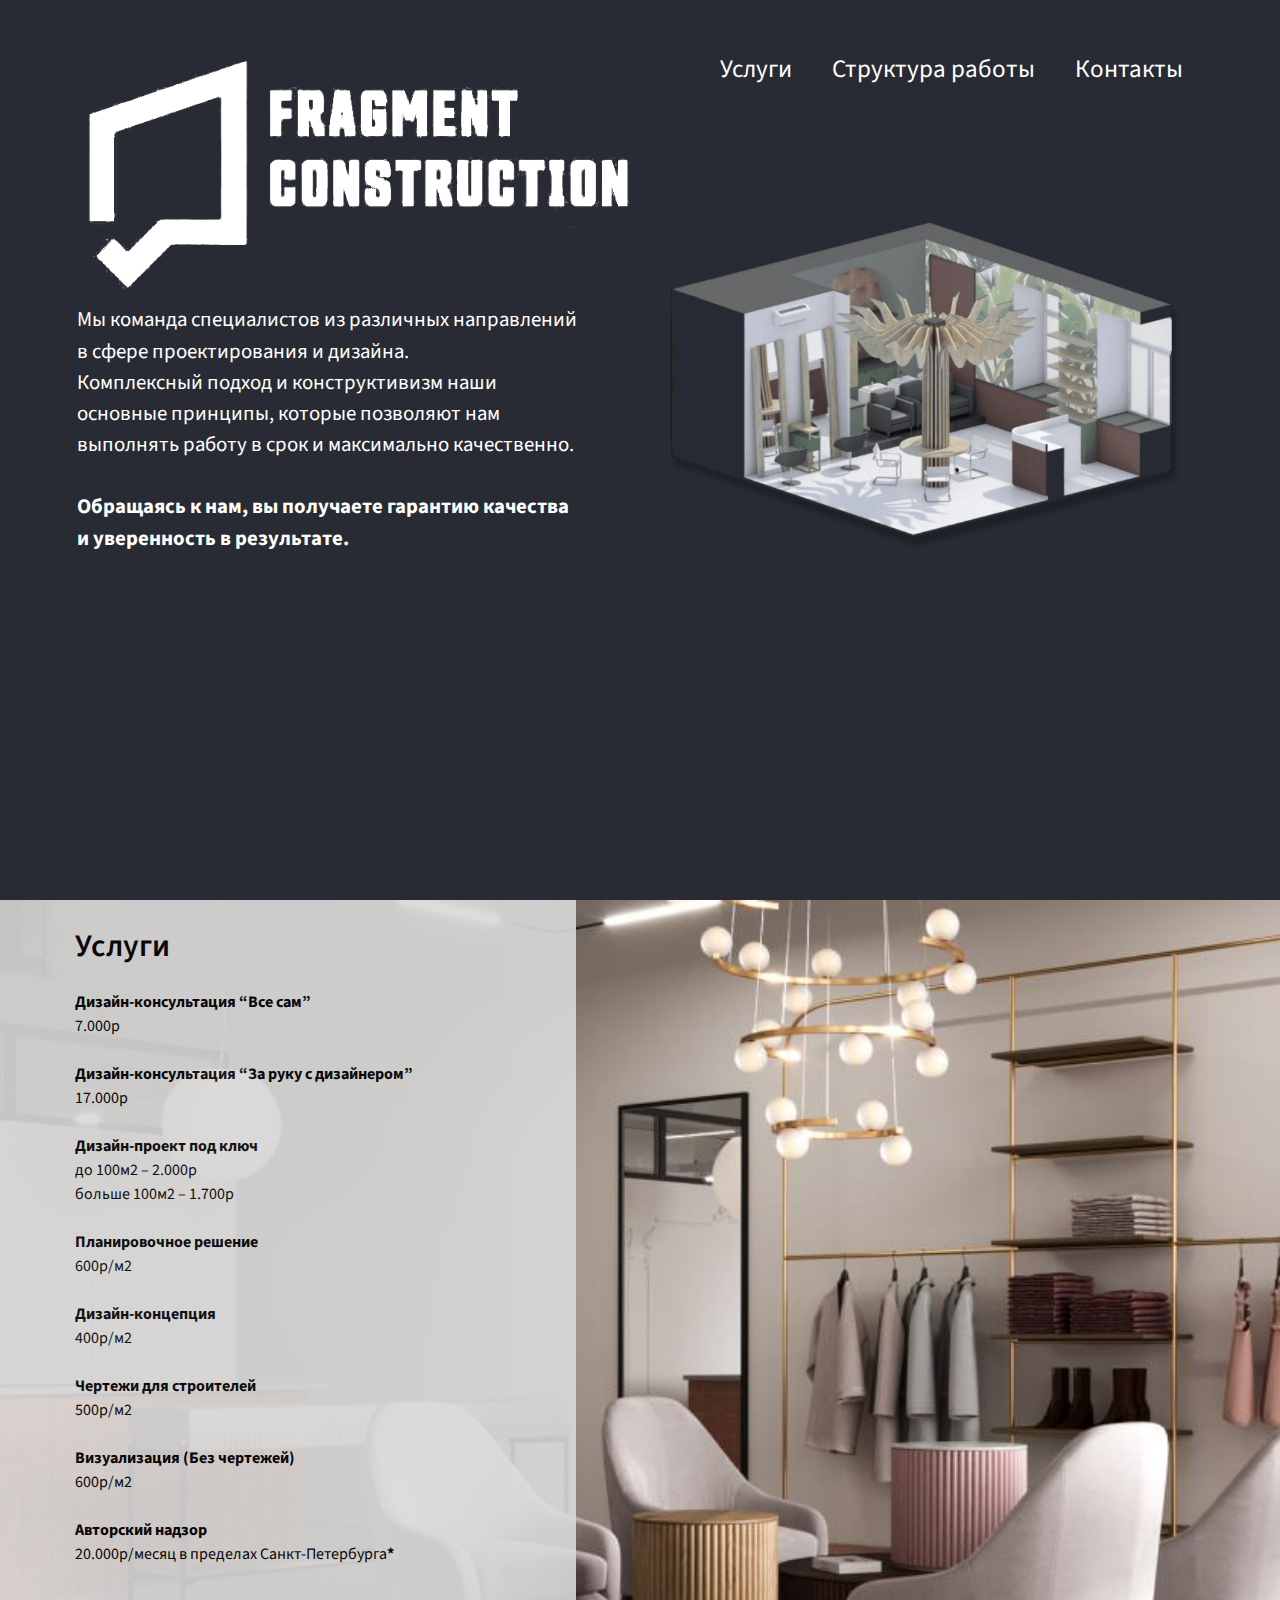
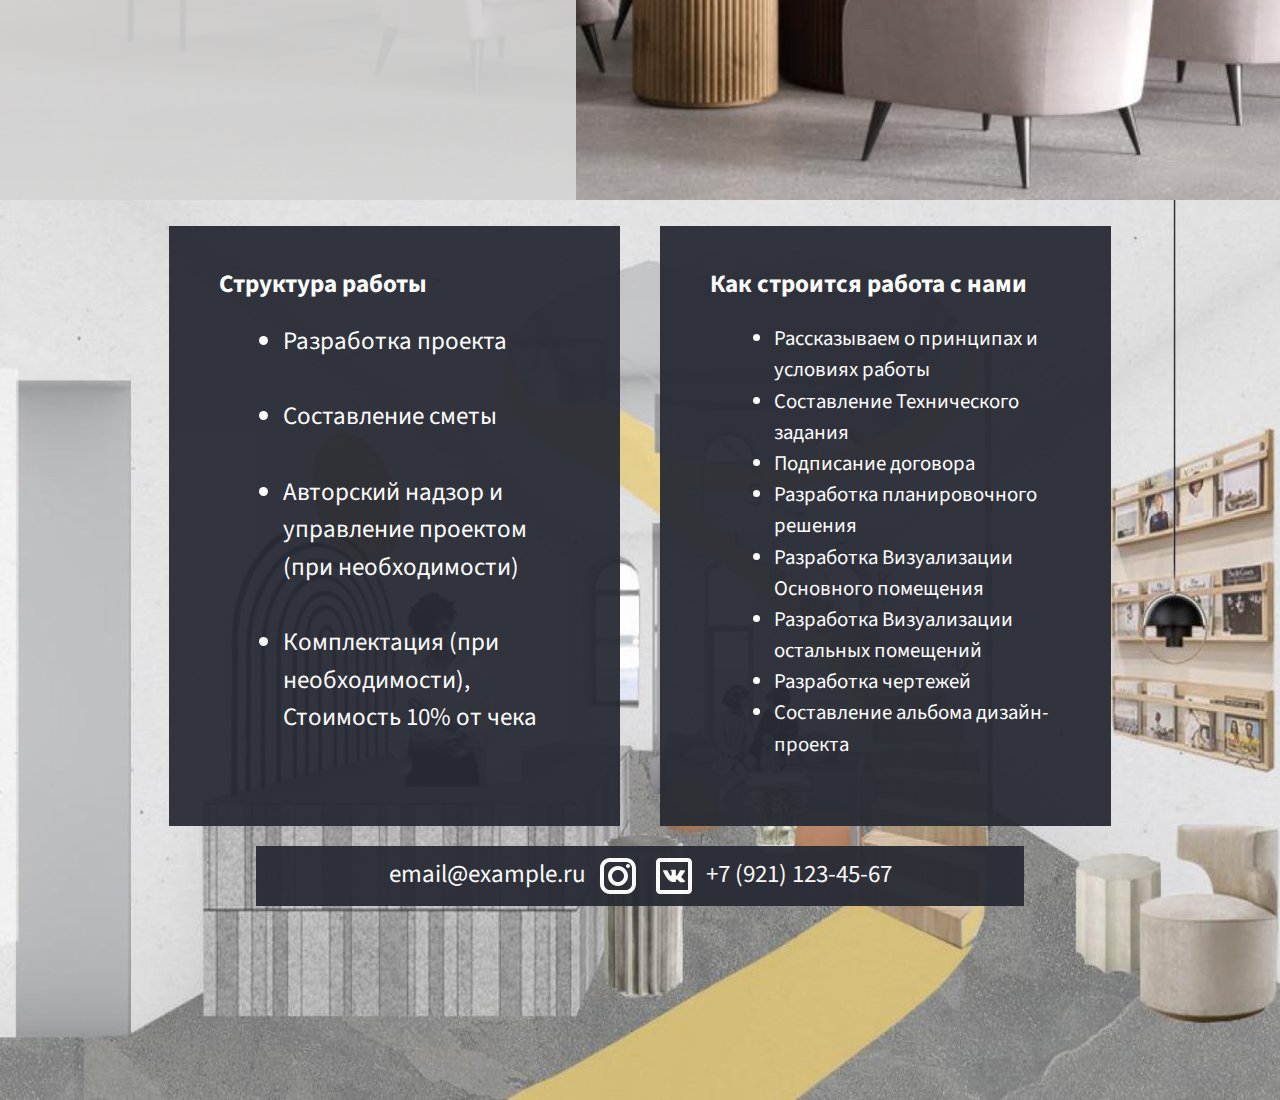
==== commit fc068a1c: "v1.6" ====
--- a/index.html
+++ b/index.html
@@ -4,9 +4,9 @@
   <meta name="viewport" content="width=device-width, initial-scale=1">
   <link rel="icon" type="image/x-icon" href="assets/img/small-logo.ico">
   <link rel="stylesheet" href="build.css">
-<style>@import"https://fonts.googleapis.com/css2?family=Source+Sans+Pro&display=swap";@tailwind components;@tailwind utilities;@tailwind base;*,:before,:after{box-sizing:border-box;border-width:0;border-style:solid;border-color:currentColor}:before,:after{--tw-content:""}html{line-height:1.5;-webkit-text-size-adjust:100%;tab-size:4;font-family:ui-sans-serif,system-ui,-apple-system,BlinkMacSystemFont,Segoe UI,Roboto,Helvetica Neue,Arial,Noto Sans,sans-serif,"Apple Color Emoji","Segoe UI Emoji",Segoe UI Symbol,"Noto Color Emoji";font-feature-settings:normal;font-variation-settings:normal}body{margin:0;line-height:inherit}*,:before,:after{--tw-border-spacing-x:0;--tw-border-spacing-y:0;--tw-translate-x:0;--tw-translate-y:0;--tw-rotate:0;--tw-skew-x:0;--tw-skew-y:0;--tw-scale-x:1;--tw-scale-y:1;--tw-pan-x: ;--tw-pan-y: ;--tw-pinch-zoom: ;--tw-scroll-snap-strictness:proximity;--tw-ordinal: ;--tw-slashed-zero: ;--tw-numeric-figure: ;--tw-numeric-spacing: ;--tw-numeric-fraction: ;--tw-ring-inset: ;--tw-ring-offset-width:0px;--tw-ring-offset-color:#fff;--tw-ring-color:rgb(59 130 246 / .5);--tw-ring-offset-shadow:0 0 #0000;--tw-ring-shadow:0 0 #0000;--tw-shadow:0 0 #0000;--tw-shadow-colored:0 0 #0000;--tw-blur: ;--tw-brightness: ;--tw-contrast: ;--tw-grayscale: ;--tw-hue-rotate: ;--tw-invert: ;--tw-saturate: ;--tw-sepia: ;--tw-drop-shadow: ;--tw-backdrop-blur: ;--tw-backdrop-brightness: ;--tw-backdrop-contrast: ;--tw-backdrop-grayscale: ;--tw-backdrop-hue-rotate: ;--tw-backdrop-invert: ;--tw-backdrop-opacity: ;--tw-backdrop-saturate: ;--tw-backdrop-sepia: }html{scroll-behavior:smooth}body{margin:0;padding:0;font-family:Source Sans Pro,sans-serif}</style><style>@import"https://fonts.googleapis.com/css2?family=Source+Sans+Pro&display=swap";@tailwind components;@tailwind utilities;@tailwind base;*,:before,:after{box-sizing:border-box;border-width:0;border-style:solid;border-color:currentColor}:before,:after{--tw-content:""}html{line-height:1.5;-webkit-text-size-adjust:100%;tab-size:4;font-family:ui-sans-serif,system-ui,-apple-system,BlinkMacSystemFont,Segoe UI,Roboto,Helvetica Neue,Arial,Noto Sans,sans-serif,"Apple Color Emoji","Segoe UI Emoji",Segoe UI Symbol,"Noto Color Emoji";font-feature-settings:normal;font-variation-settings:normal}body{margin:0;line-height:inherit}a{color:inherit;text-decoration:inherit}ul{list-style:none;margin:0;padding:0}img{display:block;vertical-align:middle}img{max-width:100%;height:auto}*,:before,:after{--tw-border-spacing-x:0;--tw-border-spacing-y:0;--tw-translate-x:0;--tw-translate-y:0;--tw-rotate:0;--tw-skew-x:0;--tw-skew-y:0;--tw-scale-x:1;--tw-scale-y:1;--tw-pan-x: ;--tw-pan-y: ;--tw-pinch-zoom: ;--tw-scroll-snap-strictness:proximity;--tw-ordinal: ;--tw-slashed-zero: ;--tw-numeric-figure: ;--tw-numeric-spacing: ;--tw-numeric-fraction: ;--tw-ring-inset: ;--tw-ring-offset-width:0px;--tw-ring-offset-color:#fff;--tw-ring-color:rgb(59 130 246 / .5);--tw-ring-offset-shadow:0 0 #0000;--tw-ring-shadow:0 0 #0000;--tw-shadow:0 0 #0000;--tw-shadow-colored:0 0 #0000;--tw-blur: ;--tw-brightness: ;--tw-contrast: ;--tw-grayscale: ;--tw-hue-rotate: ;--tw-invert: ;--tw-saturate: ;--tw-sepia: ;--tw-drop-shadow: ;--tw-backdrop-blur: ;--tw-backdrop-brightness: ;--tw-backdrop-contrast: ;--tw-backdrop-grayscale: ;--tw-backdrop-hue-rotate: ;--tw-backdrop-invert: ;--tw-backdrop-opacity: ;--tw-backdrop-saturate: ;--tw-backdrop-sepia: }.absolute{position:absolute}.relative{position:relative}.bottom-0{bottom:0}.right-5{right:1.25rem}.mx-\[13\%\]{margin-left:13%;margin-right:13%}.mx-\[50px\]{margin-left:50px;margin-right:50px}.mx-\[6\%\]{margin-left:6%;margin-right:6%}.mx-auto{margin-left:auto;margin-right:auto}.mb-2{margin-bottom:.5rem}.mb-\[6\%\]{margin-bottom:6%}.ml-16{margin-left:4rem}.mt-1\.5{margin-top:.375rem}.mt-10{margin-top:2.5rem}.mt-2\.5{margin-top:.625rem}.mt-5{margin-top:1.25rem}.mt-\[4\%\]{margin-top:4%}.flex{display:flex}.grid{display:grid}.h-\[100\%\]{height:100%}.h-\[600px\]{height:600px}.h-\[60px\]{height:60px}.h-screen{height:100vh}.max-h-\[400px\]{max-height:400px}.w-\[100\%\]{width:100%}.w-\[40\%\]{width:40%}.w-\[45\%\]{width:45%}.w-\[60\%\]{width:60%}.w-\[90\%\]{width:90%}.max-w-\[800px\]{max-width:800px}.animate-pulse{animation:pulse 2s cubic-bezier(.4,0,.6,1) infinite}.list-disc{list-style-type:disc}.grid-cols-2{grid-template-columns:repeat(2,minmax(0,1fr))}.flex-col{flex-direction:column}.justify-center{justify-content:center}.justify-between{justify-content:space-between}.gap-10{gap:2.5rem}.gap-2{gap:.5rem}.overflow-hidden{overflow:hidden}.bg-background-blue{--tw-bg-opacity:1;background-color:rgb(40 43 52 / var(--tw-bg-opacity))}.bg-cream-white{--tw-bg-opacity:1;background-color:rgb(217 217 217 / var(--tw-bg-opacity))}.bg-about-bg{background-image:url(about-bg.d2e4518c8d98e745.jpg)}.bg-services-bg{background-image:url(services-bg.50ebe904d88198e3.jpg)}.bg-cover{background-size:cover}.bg-no-repeat{background-repeat:no-repeat}.text-2xl{font-size:1.2rem}.text-3xl{font-size:1.567rem}.text-4xl{font-size:1.964rem}.font-bold{font-weight:700}.font-semibold{font-weight:600}.text-white{--tw-text-opacity:1;color:rgb(255 255 255 / var(--tw-text-opacity))}.opacity-90{opacity:.9}.opacity-95{opacity:.95}html{scroll-behavior:smooth}body{margin:0;padding:0;font-family:Source Sans Pro,sans-serif}@keyframes pulse{50%{opacity:.5}}.hover\:animate-pulse:hover{animation:pulse 2s cubic-bezier(.4,0,.6,1) infinite}.hover\:text-cream-white:hover{--tw-text-opacity:1;color:rgb(217 217 217 / var(--tw-text-opacity))}@media (min-width: 1600px){.min-\[1600px\]\:text-3xl{font-size:1.567rem}}</style><link rel="stylesheet" href="styles.a70732d9df2a5aee.css" media="print" onload="this.media='all'"><noscript><link rel="stylesheet" href="styles.a70732d9df2a5aee.css"></noscript></head>
+<style>@import"https://fonts.googleapis.com/css2?family=Source+Sans+Pro&display=swap";@tailwind components;@tailwind utilities;@tailwind base;*,:before,:after{box-sizing:border-box;border-width:0;border-style:solid;border-color:currentColor}:before,:after{--tw-content:""}html{line-height:1.5;-webkit-text-size-adjust:100%;tab-size:4;font-family:ui-sans-serif,system-ui,-apple-system,BlinkMacSystemFont,Segoe UI,Roboto,Helvetica Neue,Arial,Noto Sans,sans-serif,"Apple Color Emoji","Segoe UI Emoji",Segoe UI Symbol,"Noto Color Emoji";font-feature-settings:normal;font-variation-settings:normal}body{margin:0;line-height:inherit}*,:before,:after{--tw-border-spacing-x:0;--tw-border-spacing-y:0;--tw-translate-x:0;--tw-translate-y:0;--tw-rotate:0;--tw-skew-x:0;--tw-skew-y:0;--tw-scale-x:1;--tw-scale-y:1;--tw-pan-x: ;--tw-pan-y: ;--tw-pinch-zoom: ;--tw-scroll-snap-strictness:proximity;--tw-ordinal: ;--tw-slashed-zero: ;--tw-numeric-figure: ;--tw-numeric-spacing: ;--tw-numeric-fraction: ;--tw-ring-inset: ;--tw-ring-offset-width:0px;--tw-ring-offset-color:#fff;--tw-ring-color:rgb(59 130 246 / .5);--tw-ring-offset-shadow:0 0 #0000;--tw-ring-shadow:0 0 #0000;--tw-shadow:0 0 #0000;--tw-shadow-colored:0 0 #0000;--tw-blur: ;--tw-brightness: ;--tw-contrast: ;--tw-grayscale: ;--tw-hue-rotate: ;--tw-invert: ;--tw-saturate: ;--tw-sepia: ;--tw-drop-shadow: ;--tw-backdrop-blur: ;--tw-backdrop-brightness: ;--tw-backdrop-contrast: ;--tw-backdrop-grayscale: ;--tw-backdrop-hue-rotate: ;--tw-backdrop-invert: ;--tw-backdrop-opacity: ;--tw-backdrop-saturate: ;--tw-backdrop-sepia: }html{scroll-behavior:smooth}body{margin:0;padding:0;font-family:Source Sans Pro,sans-serif}</style><style>@import"https://fonts.googleapis.com/css2?family=Source+Sans+Pro&display=swap";@tailwind components;@tailwind utilities;@tailwind base;*,:before,:after{box-sizing:border-box;border-width:0;border-style:solid;border-color:currentColor}:before,:after{--tw-content:""}html{line-height:1.5;-webkit-text-size-adjust:100%;tab-size:4;font-family:ui-sans-serif,system-ui,-apple-system,BlinkMacSystemFont,Segoe UI,Roboto,Helvetica Neue,Arial,Noto Sans,sans-serif,"Apple Color Emoji","Segoe UI Emoji",Segoe UI Symbol,"Noto Color Emoji";font-feature-settings:normal;font-variation-settings:normal}body{margin:0;line-height:inherit}a{color:inherit;text-decoration:inherit}ul{list-style:none;margin:0;padding:0}img{display:block;vertical-align:middle}img{max-width:100%;height:auto}*,:before,:after{--tw-border-spacing-x:0;--tw-border-spacing-y:0;--tw-translate-x:0;--tw-translate-y:0;--tw-rotate:0;--tw-skew-x:0;--tw-skew-y:0;--tw-scale-x:1;--tw-scale-y:1;--tw-pan-x: ;--tw-pan-y: ;--tw-pinch-zoom: ;--tw-scroll-snap-strictness:proximity;--tw-ordinal: ;--tw-slashed-zero: ;--tw-numeric-figure: ;--tw-numeric-spacing: ;--tw-numeric-fraction: ;--tw-ring-inset: ;--tw-ring-offset-width:0px;--tw-ring-offset-color:#fff;--tw-ring-color:rgb(59 130 246 / .5);--tw-ring-offset-shadow:0 0 #0000;--tw-ring-shadow:0 0 #0000;--tw-shadow:0 0 #0000;--tw-shadow-colored:0 0 #0000;--tw-blur: ;--tw-brightness: ;--tw-contrast: ;--tw-grayscale: ;--tw-hue-rotate: ;--tw-invert: ;--tw-saturate: ;--tw-sepia: ;--tw-drop-shadow: ;--tw-backdrop-blur: ;--tw-backdrop-brightness: ;--tw-backdrop-contrast: ;--tw-backdrop-grayscale: ;--tw-backdrop-hue-rotate: ;--tw-backdrop-invert: ;--tw-backdrop-opacity: ;--tw-backdrop-saturate: ;--tw-backdrop-sepia: }.absolute{position:absolute}.relative{position:relative}.bottom-0{bottom:0}.right-5{right:1.25rem}.mx-\[13\%\]{margin-left:13%;margin-right:13%}.mx-\[50px\]{margin-left:50px;margin-right:50px}.mx-\[6\%\]{margin-left:6%;margin-right:6%}.mx-auto{margin-left:auto;margin-right:auto}.mb-4{margin-bottom:1rem}.mb-\[6\%\]{margin-bottom:6%}.ml-16{margin-left:4rem}.mt-1\.5{margin-top:.375rem}.mt-10{margin-top:2.5rem}.mt-2\.5{margin-top:.625rem}.mt-5{margin-top:1.25rem}.mt-\[2\%\]{margin-top:2%}.mt-\[4\%\]{margin-top:4%}.flex{display:flex}.grid{display:grid}.h-\[100\%\]{height:100%}.h-\[600px\]{height:600px}.h-\[60px\]{height:60px}.h-screen{height:100vh}.max-h-\[400px\]{max-height:400px}.w-\[100\%\]{width:100%}.w-\[40\%\]{width:40%}.w-\[45\%\]{width:45%}.w-\[60\%\]{width:60%}.w-\[90\%\]{width:90%}.max-w-\[800px\]{max-width:800px}.animate-pulse{animation:pulse 2s cubic-bezier(.4,0,.6,1) infinite}.list-disc{list-style-type:disc}.grid-cols-2{grid-template-columns:repeat(2,minmax(0,1fr))}.flex-col{flex-direction:column}.justify-center{justify-content:center}.justify-between{justify-content:space-between}.gap-10{gap:2.5rem}.gap-2{gap:.5rem}.overflow-hidden{overflow:hidden}.bg-background-blue{--tw-bg-opacity:1;background-color:rgb(40 43 52 / var(--tw-bg-opacity))}.bg-cream-white{--tw-bg-opacity:1;background-color:rgb(217 217 217 / var(--tw-bg-opacity))}.bg-about-bg{background-image:url(about-bg.d2e4518c8d98e745.jpg)}.bg-services-bg{background-image:url(services-bg.50ebe904d88198e3.jpg)}.bg-cover{background-size:cover}.bg-no-repeat{background-repeat:no-repeat}.text-2xl{font-size:1.3rem}.text-3xl{font-size:1.567rem}.text-4xl{font-size:1.964rem}.text-xl{font-size:1rem}.font-bold{font-weight:700}.font-semibold{font-weight:600}.text-white{--tw-text-opacity:1;color:rgb(255 255 255 / var(--tw-text-opacity))}.opacity-90{opacity:.9}.opacity-95{opacity:.95}html{scroll-behavior:smooth}body{margin:0;padding:0;font-family:Source Sans Pro,sans-serif}@keyframes pulse{50%{opacity:.5}}.hover\:animate-pulse:hover{animation:pulse 2s cubic-bezier(.4,0,.6,1) infinite}.hover\:text-cream-white:hover{--tw-text-opacity:1;color:rgb(217 217 217 / var(--tw-text-opacity))}@media (min-width: 1600px){.min-\[1600px\]\:mt-\[6\%\]{margin-top:6%}.min-\[1600px\]\:text-2xl{font-size:1.3rem}.min-\[1600px\]\:text-3xl{font-size:1.567rem}}</style><link rel="stylesheet" href="styles.8c0480f54a3357f1.css" media="print" onload="this.media='all'"><noscript><link rel="stylesheet" href="styles.8c0480f54a3357f1.css"></noscript></head>
 <body>
-  <app-root _nghost-sc3="" ng-version="15.2.8" ng-server-context="ssg"><div _ngcontent-sc3=""><app-header _ngcontent-sc3="" _nghost-sc0=""><div _ngcontent-sc0="" class="bg-background-blue h-screen w-[100%] overflow-hidden"><div _ngcontent-sc0="" class="mx-[6%] mt-[4%] mb-[6%] grid grid-cols-2 gap-2 relative"><div _ngcontent-sc0=""><img _ngcontent-sc0="" ngsrc="assets/img/LOGO.png" alt="" height="321" width="709" loading="lazy" fetchpriority="auto" ng-img="true" src="assets/img/LOGO.png"><div _ngcontent-sc0="" class="w-[90%]"><span _ngcontent-sc0="" class="text-white text-3xl"> Мы команда специалистов из различных направлений в сфере проектирования и дизайна. <br _ngcontent-sc0="">Комплексный подход и конструктивизм наши основные принципы, которые позволяют нам выполнять работу в срок и максимально качественно. <br _ngcontent-sc0=""><br _ngcontent-sc0=""><span _ngcontent-sc0="" class="font-bold"> Обращаясь к нам, вы получаете гарантию качества и уверенность в результате. </span></span></div></div><div _ngcontent-sc0=""><div _ngcontent-sc0="" class="absolute right-5 flex justify-between gap-10"><span _ngcontent-sc0="" class="text-white text-3xl hover:animate-pulse hover:text-cream-white"><a _ngcontent-sc0="" href="#services">Услуги</a></span><span _ngcontent-sc0="" class="text-white text-3xl hover:animate-pulse hover:text-cream-white"><a _ngcontent-sc0="" href="#about">Структура работы</a></span><span _ngcontent-sc0="" class="text-white text-3xl hover:animate-pulse hover:text-cream-white"><a _ngcontent-sc0="" href="#about">Контакты</a></span></div><div _ngcontent-sc0="" class="absolute bottom-0"><img _ngcontent-sc0="" src="assets/img/header-image.png" alt="" class="max-h-[400px]"></div></div></div></div></app-header><app-services _ngcontent-sc3="" _nghost-sc1=""><div _ngcontent-sc1="" id="services" class="h-screen w-[100%] bg-no-repeat bg-cover bg-services-bg"><div _ngcontent-sc1="" class="h-[100%] bg-cream-white opacity-90 w-[45%] overflow-hidden"><div _ngcontent-sc1="" class="mx-[13%] mt-[4%]"><span _ngcontent-sc1="" class="text-4xl font-semibold">Услуги</span><br _ngcontent-sc1=""><div _ngcontent-sc1="" class="mt-5 flex justify-between flex-col overflow-hidden"><span _ngcontent-sc1="" class="text-2xl"><span _ngcontent-sc1="" class="font-bold">Дизайн-консультация “Все сам”</span><br _ngcontent-sc1="">7.000р</span><br _ngcontent-sc1=""><span _ngcontent-sc1="" class="text-2xl"><span _ngcontent-sc1="" class="font-bold">Дизайн-консультация “За руку с дизайнером”</span><br _ngcontent-sc1="">17.000р </span><br _ngcontent-sc1=""><span _ngcontent-sc1="" class="text-2xl"><span _ngcontent-sc1="" class="font-bold">Дизайн-проект под ключ </span><br _ngcontent-sc1="">до 100м2 – 2.000р<br _ngcontent-sc1="">больше 100м2 – 1.700р</span><br _ngcontent-sc1=""><span _ngcontent-sc1="" class="text-2xl"><span _ngcontent-sc1="" class="font-bold">Планировочное решение</span><br _ngcontent-sc1="">600р/м2</span><br _ngcontent-sc1=""><span _ngcontent-sc1="" class="text-2xl"><span _ngcontent-sc1="" class="font-bold">Дизайн-концепция</span><br _ngcontent-sc1="">400р/м2</span><br _ngcontent-sc1=""><span _ngcontent-sc1="" class="text-2xl"><span _ngcontent-sc1="" class="font-bold">Чертежи для строителей</span><br _ngcontent-sc1="">500р/м2</span><br _ngcontent-sc1=""><span _ngcontent-sc1="" class="text-2xl"><span _ngcontent-sc1="" class="font-bold">Визуализация (Без чертежей)</span><br _ngcontent-sc1="">600р/м2</span><br _ngcontent-sc1=""><span _ngcontent-sc1="" class="text-2xl"><span _ngcontent-sc1="" class="font-bold">Авторский надзор</span><br _ngcontent-sc1=""><span _ngcontent-sc1="">20.000р/месяц в пределах Санкт-Петербурга<span _ngcontent-sc1="" class="animate-pulse font-bold">*</span></span><!----><!----></span></div></div></div></div></app-services><app-about-work _ngcontent-sc3="" _nghost-sc2=""><div _ngcontent-sc2="" id="about" class="h-screen w-[100%] bg-no-repeat bg-cover bg-about-bg overflow-hidden"><div _ngcontent-sc2="" class="mx-[6%] mt-[4%] flex gap-10 justify-center"><div _ngcontent-sc2="" class="bg-background-blue opacity-95 h-[600px] w-[40%]"><div _ngcontent-sc2="" class="mx-[50px] mt-10"><span _ngcontent-sc2="" class="text-white text-3xl"><span _ngcontent-sc2="" class="text-3xl font-bold"> Структура работы </span><div _ngcontent-sc2=""><ul _ngcontent-sc2="" class="list-disc ml-16 mt-5"><li _ngcontent-sc2="">Разработка проекта</li><br _ngcontent-sc2=""><li _ngcontent-sc2="">Составление сметы</li><br _ngcontent-sc2=""><li _ngcontent-sc2="">Авторский надзор и управление проектом (при необходимости)</li><br _ngcontent-sc2=""><li _ngcontent-sc2="">Комплектация (при необходимости), Стоимость 10% от чека</li></ul></div></span></div></div><div _ngcontent-sc2="" class="bg-background-blue opacity-95 h-[600px] w-[40%]"><div _ngcontent-sc2="" class="mx-[50px] mt-10"><span _ngcontent-sc2="" class="text-white text-3xl"><span _ngcontent-sc2="" class="text-3xl font-bold"> Как строится работа с нами </span><div _ngcontent-sc2="" class="text-2xl min-[1600px]:text-3xl"><ul _ngcontent-sc2="" class="list-disc ml-16 mt-5"><li _ngcontent-sc2="">Рассказываем о принципах и условиях работы</li><li _ngcontent-sc2="">Составление Технического задания</li><li _ngcontent-sc2="">Подписание договора</li><li _ngcontent-sc2="">Разработка планировочного решения</li><li _ngcontent-sc2="">Разработка Визуализации Основного помещения</li><li _ngcontent-sc2="">Разработка Визуализации остальных помещений</li><li _ngcontent-sc2="">Разработка чертежей</li><li _ngcontent-sc2="">Составление альбома дизайн-проекта</li></ul></div></span></div></div></div><div _ngcontent-sc2="" class="bg-background-blue opacity-95 mt-5 mb-2 mx-auto max-w-[800px] w-[60%] h-[60px] flex justify-center gap-2"><span _ngcontent-sc2="" class="text-white text-3xl mt-2.5">email@example.ru</span><a _ngcontent-sc2="" href="https://instagram.com" class="mt-1.5"><img _ngcontent-sc2="" src="assets/img/icons8-instagram.svg" alt="" height="48" width="48"></a><a _ngcontent-sc2="" href="https://vk.com" class="mt-1.5"><img _ngcontent-sc2="" src="assets/img/icons8-vk-com.svg" alt="" height="48" width="48"></a><span _ngcontent-sc2="" class="text-white text-3xl mt-2.5">+7 (921) 123-45-67</span></div></div></app-about-work></div></app-root>
-<script src="runtime.688c53f23d6f5116.js" type="module"></script><script src="polyfills.cc56de102c7d1e60.js" type="module"></script><script src="main.60982bb94b3d105f.js" type="module"></script>
+  <app-root _nghost-sc3="" ng-version="15.2.8" ng-server-context="ssg"><div _ngcontent-sc3=""><app-header _ngcontent-sc3="" _nghost-sc0=""><div _ngcontent-sc0="" class="bg-background-blue h-screen w-[100%] overflow-hidden"><div _ngcontent-sc0="" class="mx-[6%] mt-[4%] mb-[6%] grid grid-cols-2 gap-2 relative"><div _ngcontent-sc0=""><img _ngcontent-sc0="" ngsrc="assets/img/LOGO.png" alt="" height="321" width="709" loading="lazy" fetchpriority="auto" ng-img="true" src="assets/img/LOGO.png"><div _ngcontent-sc0="" class="w-[90%]"><span _ngcontent-sc0="" class="text-white text-2xl"> Мы команда специалистов из различных направлений в сфере проектирования и дизайна. <br _ngcontent-sc0="">Комплексный подход и конструктивизм наши основные принципы, которые позволяют нам <br _ngcontent-sc0=""> выполнять работу в срок и максимально качественно. <br _ngcontent-sc0=""><br _ngcontent-sc0=""><span _ngcontent-sc0="" class="font-bold"> Обращаясь к нам, вы получаете гарантию качества и уверенность в результате. </span></span></div></div><div _ngcontent-sc0=""><div _ngcontent-sc0="" class="absolute right-5 flex justify-between gap-10"><span _ngcontent-sc0="" class="text-white text-3xl hover:animate-pulse hover:text-cream-white"><a _ngcontent-sc0="" href="#services">Услуги</a></span><span _ngcontent-sc0="" class="text-white text-3xl hover:animate-pulse hover:text-cream-white"><a _ngcontent-sc0="" href="#about">Структура работы</a></span><span _ngcontent-sc0="" class="text-white text-3xl hover:animate-pulse hover:text-cream-white"><a _ngcontent-sc0="" href="#about">Контакты</a></span></div><div _ngcontent-sc0="" class="absolute bottom-0"><img _ngcontent-sc0="" src="assets/img/header-image.png" alt="" class="max-h-[400px]"></div></div></div></div></app-header><app-services _ngcontent-sc3="" _nghost-sc1=""><div _ngcontent-sc1="" id="services" class="h-screen w-[100%] bg-no-repeat bg-cover bg-services-bg"><div _ngcontent-sc1="" class="h-[100%] bg-cream-white opacity-90 w-[45%] overflow-hidden"><div _ngcontent-sc1="" class="mx-[13%] mt-[4%]"><span _ngcontent-sc1="" class="text-4xl font-semibold">Услуги</span><br _ngcontent-sc1=""><div _ngcontent-sc1="" class="mt-5 flex justify-between flex-col overflow-hidden text-xl min-[1600px]:text-2xl"><span _ngcontent-sc1=""><span _ngcontent-sc1="" class="font-bold">Дизайн-консультация “Все сам”</span><br _ngcontent-sc1="">7.000р</span><br _ngcontent-sc1=""><span _ngcontent-sc1=""><span _ngcontent-sc1="" class="font-bold">Дизайн-консультация “За руку с дизайнером”</span><br _ngcontent-sc1="">17.000р </span><br _ngcontent-sc1=""><span _ngcontent-sc1=""><span _ngcontent-sc1="" class="font-bold">Дизайн-проект под ключ </span><br _ngcontent-sc1="">до 100м2 – 2.000р<br _ngcontent-sc1="">больше 100м2 – 1.700р</span><br _ngcontent-sc1=""><span _ngcontent-sc1=""><span _ngcontent-sc1="" class="font-bold">Планировочное решение</span><br _ngcontent-sc1="">600р/м2</span><br _ngcontent-sc1=""><span _ngcontent-sc1=""><span _ngcontent-sc1="" class="font-bold">Дизайн-концепция</span><br _ngcontent-sc1="">400р/м2</span><br _ngcontent-sc1=""><span _ngcontent-sc1=""><span _ngcontent-sc1="" class="font-bold">Чертежи для строителей</span><br _ngcontent-sc1="">500р/м2</span><br _ngcontent-sc1=""><span _ngcontent-sc1=""><span _ngcontent-sc1="" class="font-bold">Визуализация (Без чертежей)</span><br _ngcontent-sc1="">600р/м2</span><br _ngcontent-sc1=""><span _ngcontent-sc1=""><span _ngcontent-sc1="" class="font-bold">Авторский надзор</span><br _ngcontent-sc1=""><span _ngcontent-sc1="">20.000р/месяц в пределах Санкт-Петербурга<span _ngcontent-sc1="" class="animate-pulse font-bold">*</span></span><!----><!----></span></div></div></div></div></app-services><app-about-work _ngcontent-sc3="" _nghost-sc2=""><div _ngcontent-sc2="" id="about" class="h-screen w-[100%] bg-no-repeat bg-cover bg-about-bg overflow-hidden"><div _ngcontent-sc2="" class="mx-[6%] mt-[2%] min-[1600px]:mt-[6%] flex gap-10 justify-center"><div _ngcontent-sc2="" class="bg-background-blue opacity-95 h-[600px] w-[40%]"><div _ngcontent-sc2="" class="mx-[50px] mt-10"><span _ngcontent-sc2="" class="text-white text-3xl"><span _ngcontent-sc2="" class="text-3xl font-bold"> Структура работы </span><div _ngcontent-sc2=""><ul _ngcontent-sc2="" class="list-disc ml-16 mt-5"><li _ngcontent-sc2="">Разработка проекта</li><br _ngcontent-sc2=""><li _ngcontent-sc2="">Составление сметы</li><br _ngcontent-sc2=""><li _ngcontent-sc2="">Авторский надзор и управление проектом (при необходимости)</li><br _ngcontent-sc2=""><li _ngcontent-sc2="">Комплектация (при необходимости), Стоимость 10% от чека</li></ul></div></span></div></div><div _ngcontent-sc2="" class="bg-background-blue opacity-95 h-[600px] w-[40%]"><div _ngcontent-sc2="" class="mx-[50px] mt-10"><span _ngcontent-sc2="" class="text-white text-3xl"><span _ngcontent-sc2="" class="text-3xl font-bold"> Как строится работа с нами </span><div _ngcontent-sc2="" class="text-2xl min-[1600px]:text-3xl"><ul _ngcontent-sc2="" class="list-disc ml-16 mt-5"><li _ngcontent-sc2="">Рассказываем о принципах и условиях работы</li><li _ngcontent-sc2="">Составление Технического задания</li><li _ngcontent-sc2="">Подписание договора</li><li _ngcontent-sc2="">Разработка планировочного решения</li><li _ngcontent-sc2="">Разработка Визуализации Основного помещения</li><li _ngcontent-sc2="">Разработка Визуализации остальных помещений</li><li _ngcontent-sc2="">Разработка чертежей</li><li _ngcontent-sc2="">Составление альбома дизайн-проекта</li></ul></div></span></div></div></div><div _ngcontent-sc2="" class="bg-background-blue opacity-95 mt-5 mb-4 mx-auto max-w-[800px] w-[60%] h-[60px] flex justify-center gap-2"><span _ngcontent-sc2="" class="text-white text-3xl mt-2.5">email@example.ru</span><a _ngcontent-sc2="" href="https://instagram.com" class="mt-1.5"><img _ngcontent-sc2="" src="assets/img/icons8-instagram.svg" alt="" height="48" width="48"></a><a _ngcontent-sc2="" href="https://vk.com" class="mt-1.5"><img _ngcontent-sc2="" src="assets/img/icons8-vk-com.svg" alt="" height="48" width="48"></a><span _ngcontent-sc2="" class="text-white text-3xl mt-2.5">+7 (921) 123-45-67</span></div></div></app-about-work></div></app-root>
+<script src="runtime.688c53f23d6f5116.js" type="module"></script><script src="polyfills.cc56de102c7d1e60.js" type="module"></script><script src="main.2405939217dc21ef.js" type="module"></script>
 
 </body></html>
--- a/build.css
+++ b/build.css
@@ -1 +1 @@
-/*! tailwindcss v3.3.1 | MIT License | https://tailwindcss.com*/*,:after,:before{box-sizing:border-box;border:0 solid}:after,:before{--tw-content:""}html{line-height:1.5;-webkit-text-size-adjust:100%;-moz-tab-size:4;-o-tab-size:4;tab-size:4;font-family:ui-sans-serif,system-ui,-apple-system,BlinkMacSystemFont,Segoe UI,Roboto,Helvetica Neue,Arial,Noto Sans,sans-serif,Apple Color Emoji,Segoe UI Emoji,Segoe UI Symbol,Noto Color Emoji;font-feature-settings:normal;font-variation-settings:normal}body{margin:0;line-height:inherit}hr{height:0;color:inherit;border-top-width:1px}abbr:where([title]){-webkit-text-decoration:underline dotted;text-decoration:underline dotted}h1,h2,h3,h4,h5,h6{font-size:inherit;font-weight:inherit}a{color:inherit;text-decoration:inherit}b,strong{font-weight:bolder}code,kbd,pre,samp{font-family:ui-monospace,SFMono-Regular,Menlo,Monaco,Consolas,Liberation Mono,Courier New,monospace;font-size:1em}small{font-size:80%}sub,sup{font-size:75%;line-height:0;position:relative;vertical-align:initial}sub{bottom:-.25em}sup{top:-.5em}table{text-indent:0;border-color:inherit;border-collapse:collapse}button,input,optgroup,select,textarea{font-family:inherit;font-size:100%;font-weight:inherit;line-height:inherit;color:inherit;margin:0;padding:0}button,select{text-transform:none}[type=button],[type=reset],[type=submit],button{-webkit-appearance:button;background-color:initial;background-image:none}:-moz-focusring{outline:auto}:-moz-ui-invalid{box-shadow:none}progress{vertical-align:initial}::-webkit-inner-spin-button,::-webkit-outer-spin-button{height:auto}[type=search]{-webkit-appearance:textfield;outline-offset:-2px}::-webkit-search-decoration{-webkit-appearance:none}::-webkit-file-upload-button{-webkit-appearance:button;font:inherit}summary{display:list-item}blockquote,dd,dl,figure,h1,h2,h3,h4,h5,h6,hr,p,pre{margin:0}fieldset{margin:0}fieldset,legend{padding:0}menu,ol,ul{list-style:none;margin:0;padding:0}textarea{resize:vertical}input::-moz-placeholder,textarea::-moz-placeholder{opacity:1;color:#9ca3af}input::placeholder,textarea::placeholder{opacity:1;color:#9ca3af}[role=button],button{cursor:pointer}:disabled{cursor:default}audio,canvas,embed,iframe,img,object,svg,video{display:block;vertical-align:middle}img,video{max-width:100%;height:auto}[hidden]{display:none}*,::backdrop,:after,:before{--tw-border-spacing-x:0;--tw-border-spacing-y:0;--tw-translate-x:0;--tw-translate-y:0;--tw-rotate:0;--tw-skew-x:0;--tw-skew-y:0;--tw-scale-x:1;--tw-scale-y:1;--tw-pan-x: ;--tw-pan-y: ;--tw-pinch-zoom: ;--tw-scroll-snap-strictness:proximity;--tw-ordinal: ;--tw-slashed-zero: ;--tw-numeric-figure: ;--tw-numeric-spacing: ;--tw-numeric-fraction: ;--tw-ring-inset: ;--tw-ring-offset-width:0px;--tw-ring-offset-color:#fff;--tw-ring-color:#3b82f680;--tw-ring-offset-shadow:0 0 #0000;--tw-ring-shadow:0 0 #0000;--tw-shadow:0 0 #0000;--tw-shadow-colored:0 0 #0000;--tw-blur: ;--tw-brightness: ;--tw-contrast: ;--tw-grayscale: ;--tw-hue-rotate: ;--tw-invert: ;--tw-saturate: ;--tw-sepia: ;--tw-drop-shadow: ;--tw-backdrop-blur: ;--tw-backdrop-brightness: ;--tw-backdrop-contrast: ;--tw-backdrop-grayscale: ;--tw-backdrop-hue-rotate: ;--tw-backdrop-invert: ;--tw-backdrop-opacity: ;--tw-backdrop-saturate: ;--tw-backdrop-sepia: }.absolute{position:absolute}.relative{position:relative}.bottom-0{bottom:0}.right-5{right:1.25rem}.mx-\[13\%\]{margin-left:13%;margin-right:13%}.mx-\[50px\]{margin-left:50px;margin-right:50px}.mx-\[6\%\]{margin-left:6%;margin-right:6%}.mx-auto{margin-left:auto;margin-right:auto}.mb-2{margin-bottom:.5rem}.mb-\[6\%\]{margin-bottom:6%}.ml-16{margin-left:4rem}.mt-1{margin-top:.25rem}.mt-1\.5{margin-top:.375rem}.mt-10{margin-top:2.5rem}.mt-2{margin-top:.5rem}.mt-2\.5{margin-top:.625rem}.mt-5{margin-top:1.25rem}.mt-\[4\%\]{margin-top:4%}.flex{display:flex}.grid{display:grid}.h-\[100\%\]{height:100%}.h-\[600px\]{height:600px}.h-\[60px\]{height:60px}.h-screen{height:100vh}.max-h-\[400px\]{max-height:400px}.w-\[100\%\]{width:100%}.w-\[40\%\]{width:40%}.w-\[45\%\]{width:45%}.w-\[60\%\]{width:60%}.w-\[90\%\]{width:90%}.max-w-\[800px\]{max-width:800px}.animate-pulse{animation:pulse 2s cubic-bezier(.4,0,.6,1) infinite}.list-disc{list-style-type:disc}.grid-cols-2{grid-template-columns:repeat(2,minmax(0,1fr))}.flex-col{flex-direction:column}.justify-center{justify-content:center}.justify-between{justify-content:space-between}.gap-10{gap:2.5rem}.gap-2{gap:.5rem}.overflow-hidden{overflow:hidden}.bg-background-blue{--tw-bg-opacity:1;background-color:rgb(40 43 52/var(--tw-bg-opacity))}.bg-cream-white{--tw-bg-opacity:1;background-color:rgb(217 217 217/var(--tw-bg-opacity))}.bg-about-bg{background-image:url(../../../src/assets/img/about-bg.jpg)}.bg-services-bg{background-image:url(../../../src/assets/img/services-bg.jpg)}.bg-cover{background-size:cover}.bg-no-repeat{background-repeat:no-repeat}.text-2xl{font-size:1.2rem}.text-3xl{font-size:1.567rem}.text-4xl{font-size:1.964rem}.text-xl{font-size:1rem}.font-bold{font-weight:700}.font-semibold{font-weight:600}.text-white{--tw-text-opacity:1;color:rgb(255 255 255/var(--tw-text-opacity))}.opacity-90{opacity:.9}.opacity-95{opacity:.95}@keyframes pulse{50%{opacity:.5}}.hover\:animate-pulse:hover{animation:pulse 2s cubic-bezier(.4,0,.6,1) infinite}.hover\:text-cream-white:hover{--tw-text-opacity:1;color:rgb(217 217 217/var(--tw-text-opacity))}@media (min-width:1600px){.min-\[1600px\]\:text-3xl{font-size:1.567rem}}
+/*! tailwindcss v3.3.1 | MIT License | https://tailwindcss.com*/*,:after,:before{box-sizing:border-box;border:0 solid}:after,:before{--tw-content:""}html{line-height:1.5;-webkit-text-size-adjust:100%;-moz-tab-size:4;-o-tab-size:4;tab-size:4;font-family:ui-sans-serif,system-ui,-apple-system,BlinkMacSystemFont,Segoe UI,Roboto,Helvetica Neue,Arial,Noto Sans,sans-serif,Apple Color Emoji,Segoe UI Emoji,Segoe UI Symbol,Noto Color Emoji;font-feature-settings:normal;font-variation-settings:normal}body{margin:0;line-height:inherit}hr{height:0;color:inherit;border-top-width:1px}abbr:where([title]){-webkit-text-decoration:underline dotted;text-decoration:underline dotted}h1,h2,h3,h4,h5,h6{font-size:inherit;font-weight:inherit}a{color:inherit;text-decoration:inherit}b,strong{font-weight:bolder}code,kbd,pre,samp{font-family:ui-monospace,SFMono-Regular,Menlo,Monaco,Consolas,Liberation Mono,Courier New,monospace;font-size:1em}small{font-size:80%}sub,sup{font-size:75%;line-height:0;position:relative;vertical-align:initial}sub{bottom:-.25em}sup{top:-.5em}table{text-indent:0;border-color:inherit;border-collapse:collapse}button,input,optgroup,select,textarea{font-family:inherit;font-size:100%;font-weight:inherit;line-height:inherit;color:inherit;margin:0;padding:0}button,select{text-transform:none}[type=button],[type=reset],[type=submit],button{-webkit-appearance:button;background-color:initial;background-image:none}:-moz-focusring{outline:auto}:-moz-ui-invalid{box-shadow:none}progress{vertical-align:initial}::-webkit-inner-spin-button,::-webkit-outer-spin-button{height:auto}[type=search]{-webkit-appearance:textfield;outline-offset:-2px}::-webkit-search-decoration{-webkit-appearance:none}::-webkit-file-upload-button{-webkit-appearance:button;font:inherit}summary{display:list-item}blockquote,dd,dl,figure,h1,h2,h3,h4,h5,h6,hr,p,pre{margin:0}fieldset{margin:0}fieldset,legend{padding:0}menu,ol,ul{list-style:none;margin:0;padding:0}textarea{resize:vertical}input::-moz-placeholder,textarea::-moz-placeholder{opacity:1;color:#9ca3af}input::placeholder,textarea::placeholder{opacity:1;color:#9ca3af}[role=button],button{cursor:pointer}:disabled{cursor:default}audio,canvas,embed,iframe,img,object,svg,video{display:block;vertical-align:middle}img,video{max-width:100%;height:auto}[hidden]{display:none}*,::backdrop,:after,:before{--tw-border-spacing-x:0;--tw-border-spacing-y:0;--tw-translate-x:0;--tw-translate-y:0;--tw-rotate:0;--tw-skew-x:0;--tw-skew-y:0;--tw-scale-x:1;--tw-scale-y:1;--tw-pan-x: ;--tw-pan-y: ;--tw-pinch-zoom: ;--tw-scroll-snap-strictness:proximity;--tw-ordinal: ;--tw-slashed-zero: ;--tw-numeric-figure: ;--tw-numeric-spacing: ;--tw-numeric-fraction: ;--tw-ring-inset: ;--tw-ring-offset-width:0px;--tw-ring-offset-color:#fff;--tw-ring-color:#3b82f680;--tw-ring-offset-shadow:0 0 #0000;--tw-ring-shadow:0 0 #0000;--tw-shadow:0 0 #0000;--tw-shadow-colored:0 0 #0000;--tw-blur: ;--tw-brightness: ;--tw-contrast: ;--tw-grayscale: ;--tw-hue-rotate: ;--tw-invert: ;--tw-saturate: ;--tw-sepia: ;--tw-drop-shadow: ;--tw-backdrop-blur: ;--tw-backdrop-brightness: ;--tw-backdrop-contrast: ;--tw-backdrop-grayscale: ;--tw-backdrop-hue-rotate: ;--tw-backdrop-invert: ;--tw-backdrop-opacity: ;--tw-backdrop-saturate: ;--tw-backdrop-sepia: }.absolute{position:absolute}.relative{position:relative}.bottom-0{bottom:0}.right-5{right:1.25rem}.mx-\[13\%\]{margin-left:13%;margin-right:13%}.mx-\[50px\]{margin-left:50px;margin-right:50px}.mx-\[6\%\]{margin-left:6%;margin-right:6%}.mx-auto{margin-left:auto;margin-right:auto}.mb-4{margin-bottom:1rem}.mb-\[6\%\]{margin-bottom:6%}.ml-16{margin-left:4rem}.mt-1{margin-top:.25rem}.mt-1\.5{margin-top:.375rem}.mt-10{margin-top:2.5rem}.mt-2{margin-top:.5rem}.mt-2\.5{margin-top:.625rem}.mt-5{margin-top:1.25rem}.mt-\[2\%\]{margin-top:2%}.mt-\[4\%\]{margin-top:4%}.flex{display:flex}.grid{display:grid}.h-\[100\%\]{height:100%}.h-\[600px\]{height:600px}.h-\[60px\]{height:60px}.h-screen{height:100vh}.max-h-\[400px\]{max-height:400px}.w-\[100\%\]{width:100%}.w-\[40\%\]{width:40%}.w-\[45\%\]{width:45%}.w-\[60\%\]{width:60%}.w-\[90\%\]{width:90%}.max-w-\[800px\]{max-width:800px}.animate-pulse{animation:pulse 2s cubic-bezier(.4,0,.6,1) infinite}.list-disc{list-style-type:disc}.grid-cols-2{grid-template-columns:repeat(2,minmax(0,1fr))}.flex-col{flex-direction:column}.justify-center{justify-content:center}.justify-between{justify-content:space-between}.gap-10{gap:2.5rem}.gap-2{gap:.5rem}.overflow-hidden{overflow:hidden}.bg-background-blue{--tw-bg-opacity:1;background-color:rgb(40 43 52/var(--tw-bg-opacity))}.bg-cream-white{--tw-bg-opacity:1;background-color:rgb(217 217 217/var(--tw-bg-opacity))}.bg-about-bg{background-image:url(src/assets/img/about-bg.jpg)}.bg-services-bg{background-image:url(src/assets/img/services-bg.jpg)}.bg-cover{background-size:cover}.bg-no-repeat{background-repeat:no-repeat}.text-2xl{font-size:1.3rem}.text-3xl{font-size:1.567rem}.text-4xl{font-size:1.964rem}.text-xl{font-size:1rem}.font-bold{font-weight:700}.font-semibold{font-weight:600}.text-white{--tw-text-opacity:1;color:rgb(255 255 255/var(--tw-text-opacity))}.opacity-90{opacity:.9}.opacity-95{opacity:.95}@keyframes pulse{50%{opacity:.5}}.hover\:animate-pulse:hover{animation:pulse 2s cubic-bezier(.4,0,.6,1) infinite}.hover\:text-cream-white:hover{--tw-text-opacity:1;color:rgb(217 217 217/var(--tw-text-opacity))}@media (min-width:1600px){.min-\[1600px\]\:mt-\[6\%\]{margin-top:6%}.min-\[1600px\]\:text-2xl{font-size:1.3rem}.min-\[1600px\]\:text-3xl{font-size:1.567rem}}--- a/styles.8c0480f54a3357f1.css
+++ b/styles.8c0480f54a3357f1.css
@@ -0,0 +1 @@
+@import"https://fonts.googleapis.com/css2?family=Source+Sans+Pro&display=swap";@tailwind components;@tailwind utilities;@tailwind base;*,:before,:after{box-sizing:border-box;border-width:0;border-style:solid;border-color:currentColor}:before,:after{--tw-content: ""}html{line-height:1.5;-webkit-text-size-adjust:100%;tab-size:4;font-family:ui-sans-serif,system-ui,-apple-system,BlinkMacSystemFont,Segoe UI,Roboto,Helvetica Neue,Arial,Noto Sans,sans-serif,"Apple Color Emoji","Segoe UI Emoji",Segoe UI Symbol,"Noto Color Emoji";font-feature-settings:normal;font-variation-settings:normal}body{margin:0;line-height:inherit}hr{height:0;color:inherit;border-top-width:1px}abbr:where([title]){-webkit-text-decoration:underline dotted;text-decoration:underline dotted}h1,h2,h3,h4,h5,h6{font-size:inherit;font-weight:inherit}a{color:inherit;text-decoration:inherit}b,strong{font-weight:bolder}code,kbd,samp,pre{font-family:ui-monospace,SFMono-Regular,Menlo,Monaco,Consolas,Liberation Mono,Courier New,monospace;font-size:1em}small{font-size:80%}sub,sup{font-size:75%;line-height:0;position:relative;vertical-align:baseline}sub{bottom:-.25em}sup{top:-.5em}table{text-indent:0;border-color:inherit;border-collapse:collapse}button,input,optgroup,select,textarea{font-family:inherit;font-size:100%;font-weight:inherit;line-height:inherit;color:inherit;margin:0;padding:0}button,select{text-transform:none}button,[type=button],[type=reset],[type=submit]{-webkit-appearance:button;background-color:transparent;background-image:none}:-moz-focusring{outline:auto}:-moz-ui-invalid{box-shadow:none}progress{vertical-align:baseline}::-webkit-inner-spin-button,::-webkit-outer-spin-button{height:auto}[type=search]{-webkit-appearance:textfield;outline-offset:-2px}::-webkit-search-decoration{-webkit-appearance:none}::-webkit-file-upload-button{-webkit-appearance:button;font:inherit}summary{display:list-item}blockquote,dl,dd,h1,h2,h3,h4,h5,h6,hr,figure,p,pre{margin:0}fieldset{margin:0;padding:0}legend{padding:0}ol,ul,menu{list-style:none;margin:0;padding:0}textarea{resize:vertical}input::placeholder,textarea::placeholder{opacity:1;color:#9ca3af}button,[role=button]{cursor:pointer}:disabled{cursor:default}img,svg,video,canvas,audio,iframe,embed,object{display:block;vertical-align:middle}img,video{max-width:100%;height:auto}[hidden]{display:none}*,:before,:after{--tw-border-spacing-x: 0;--tw-border-spacing-y: 0;--tw-translate-x: 0;--tw-translate-y: 0;--tw-rotate: 0;--tw-skew-x: 0;--tw-skew-y: 0;--tw-scale-x: 1;--tw-scale-y: 1;--tw-pan-x: ;--tw-pan-y: ;--tw-pinch-zoom: ;--tw-scroll-snap-strictness: proximity;--tw-ordinal: ;--tw-slashed-zero: ;--tw-numeric-figure: ;--tw-numeric-spacing: ;--tw-numeric-fraction: ;--tw-ring-inset: ;--tw-ring-offset-width: 0px;--tw-ring-offset-color: #fff;--tw-ring-color: rgb(59 130 246 / .5);--tw-ring-offset-shadow: 0 0 #0000;--tw-ring-shadow: 0 0 #0000;--tw-shadow: 0 0 #0000;--tw-shadow-colored: 0 0 #0000;--tw-blur: ;--tw-brightness: ;--tw-contrast: ;--tw-grayscale: ;--tw-hue-rotate: ;--tw-invert: ;--tw-saturate: ;--tw-sepia: ;--tw-drop-shadow: ;--tw-backdrop-blur: ;--tw-backdrop-brightness: ;--tw-backdrop-contrast: ;--tw-backdrop-grayscale: ;--tw-backdrop-hue-rotate: ;--tw-backdrop-invert: ;--tw-backdrop-opacity: ;--tw-backdrop-saturate: ;--tw-backdrop-sepia: }::-webkit-backdrop{--tw-border-spacing-x: 0;--tw-border-spacing-y: 0;--tw-translate-x: 0;--tw-translate-y: 0;--tw-rotate: 0;--tw-skew-x: 0;--tw-skew-y: 0;--tw-scale-x: 1;--tw-scale-y: 1;--tw-pan-x: ;--tw-pan-y: ;--tw-pinch-zoom: ;--tw-scroll-snap-strictness: proximity;--tw-ordinal: ;--tw-slashed-zero: ;--tw-numeric-figure: ;--tw-numeric-spacing: ;--tw-numeric-fraction: ;--tw-ring-inset: ;--tw-ring-offset-width: 0px;--tw-ring-offset-color: #fff;--tw-ring-color: rgb(59 130 246 / .5);--tw-ring-offset-shadow: 0 0 #0000;--tw-ring-shadow: 0 0 #0000;--tw-shadow: 0 0 #0000;--tw-shadow-colored: 0 0 #0000;--tw-blur: ;--tw-brightness: ;--tw-contrast: ;--tw-grayscale: ;--tw-hue-rotate: ;--tw-invert: ;--tw-saturate: ;--tw-sepia: ;--tw-drop-shadow: ;--tw-backdrop-blur: ;--tw-backdrop-brightness: ;--tw-backdrop-contrast: ;--tw-backdrop-grayscale: ;--tw-backdrop-hue-rotate: ;--tw-backdrop-invert: ;--tw-backdrop-opacity: ;--tw-backdrop-saturate: ;--tw-backdrop-sepia: }::backdrop{--tw-border-spacing-x: 0;--tw-border-spacing-y: 0;--tw-translate-x: 0;--tw-translate-y: 0;--tw-rotate: 0;--tw-skew-x: 0;--tw-skew-y: 0;--tw-scale-x: 1;--tw-scale-y: 1;--tw-pan-x: ;--tw-pan-y: ;--tw-pinch-zoom: ;--tw-scroll-snap-strictness: proximity;--tw-ordinal: ;--tw-slashed-zero: ;--tw-numeric-figure: ;--tw-numeric-spacing: ;--tw-numeric-fraction: ;--tw-ring-inset: ;--tw-ring-offset-width: 0px;--tw-ring-offset-color: #fff;--tw-ring-color: rgb(59 130 246 / .5);--tw-ring-offset-shadow: 0 0 #0000;--tw-ring-shadow: 0 0 #0000;--tw-shadow: 0 0 #0000;--tw-shadow-colored: 0 0 #0000;--tw-blur: ;--tw-brightness: ;--tw-contrast: ;--tw-grayscale: ;--tw-hue-rotate: ;--tw-invert: ;--tw-saturate: ;--tw-sepia: ;--tw-drop-shadow: ;--tw-backdrop-blur: ;--tw-backdrop-brightness: ;--tw-backdrop-contrast: ;--tw-backdrop-grayscale: ;--tw-backdrop-hue-rotate: ;--tw-backdrop-invert: ;--tw-backdrop-opacity: ;--tw-backdrop-saturate: ;--tw-backdrop-sepia: }.absolute{position:absolute}.relative{position:relative}.bottom-0{bottom:0}.right-5{right:1.25rem}.mx-\[13\%\]{margin-left:13%;margin-right:13%}.mx-\[50px\]{margin-left:50px;margin-right:50px}.mx-\[6\%\]{margin-left:6%;margin-right:6%}.mx-auto{margin-left:auto;margin-right:auto}.mb-4{margin-bottom:1rem}.mb-\[6\%\]{margin-bottom:6%}.ml-16{margin-left:4rem}.mt-1{margin-top:.25rem}.mt-1\.5{margin-top:.375rem}.mt-10{margin-top:2.5rem}.mt-2{margin-top:.5rem}.mt-2\.5{margin-top:.625rem}.mt-5{margin-top:1.25rem}.mt-\[2\%\]{margin-top:2%}.mt-\[4\%\]{margin-top:4%}.flex{display:flex}.grid{display:grid}.h-\[100\%\]{height:100%}.h-\[600px\]{height:600px}.h-\[60px\]{height:60px}.h-screen{height:100vh}.max-h-\[400px\]{max-height:400px}.w-\[100\%\]{width:100%}.w-\[40\%\]{width:40%}.w-\[45\%\]{width:45%}.w-\[60\%\]{width:60%}.w-\[90\%\]{width:90%}.max-w-\[800px\]{max-width:800px}.animate-pulse{animation:pulse 2s cubic-bezier(.4,0,.6,1) infinite}.list-disc{list-style-type:disc}.grid-cols-2{grid-template-columns:repeat(2,minmax(0,1fr))}.flex-col{flex-direction:column}.justify-center{justify-content:center}.justify-between{justify-content:space-between}.gap-10{gap:2.5rem}.gap-2{gap:.5rem}.overflow-hidden{overflow:hidden}.bg-background-blue{--tw-bg-opacity: 1;background-color:rgb(40 43 52 / var(--tw-bg-opacity))}.bg-cream-white{--tw-bg-opacity: 1;background-color:rgb(217 217 217 / var(--tw-bg-opacity))}.bg-about-bg{background-image:url(about-bg.d2e4518c8d98e745.jpg)}.bg-services-bg{background-image:url(services-bg.50ebe904d88198e3.jpg)}.bg-cover{background-size:cover}.bg-no-repeat{background-repeat:no-repeat}.text-2xl{font-size:1.3rem}.text-3xl{font-size:1.567rem}.text-4xl{font-size:1.964rem}.text-xl{font-size:1rem}.font-bold{font-weight:700}.font-semibold{font-weight:600}.text-white{--tw-text-opacity: 1;color:rgb(255 255 255 / var(--tw-text-opacity))}.opacity-90{opacity:.9}.opacity-95{opacity:.95}html{scroll-behavior:smooth}body{margin:0;padding:0;font-family:Source Sans Pro,sans-serif}@keyframes pulse{50%{opacity:.5}}.hover\:animate-pulse:hover{animation:pulse 2s cubic-bezier(.4,0,.6,1) infinite}.hover\:text-cream-white:hover{--tw-text-opacity: 1;color:rgb(217 217 217 / var(--tw-text-opacity))}@media (min-width: 1600px){.min-\[1600px\]\:mt-\[6\%\]{margin-top:6%}.min-\[1600px\]\:text-2xl{font-size:1.3rem}.min-\[1600px\]\:text-3xl{font-size:1.567rem}}
--- a/styles.8c0480f54a3357f1.css
+++ b/styles.8c0480f54a3357f1.css
@@ -0,0 +1 @@
+@import"https://fonts.googleapis.com/css2?family=Source+Sans+Pro&display=swap";@tailwind components;@tailwind utilities;@tailwind base;*,:before,:after{box-sizing:border-box;border-width:0;border-style:solid;border-color:currentColor}:before,:after{--tw-content: ""}html{line-height:1.5;-webkit-text-size-adjust:100%;tab-size:4;font-family:ui-sans-serif,system-ui,-apple-system,BlinkMacSystemFont,Segoe UI,Roboto,Helvetica Neue,Arial,Noto Sans,sans-serif,"Apple Color Emoji","Segoe UI Emoji",Segoe UI Symbol,"Noto Color Emoji";font-feature-settings:normal;font-variation-settings:normal}body{margin:0;line-height:inherit}hr{height:0;color:inherit;border-top-width:1px}abbr:where([title]){-webkit-text-decoration:underline dotted;text-decoration:underline dotted}h1,h2,h3,h4,h5,h6{font-size:inherit;font-weight:inherit}a{color:inherit;text-decoration:inherit}b,strong{font-weight:bolder}code,kbd,samp,pre{font-family:ui-monospace,SFMono-Regular,Menlo,Monaco,Consolas,Liberation Mono,Courier New,monospace;font-size:1em}small{font-size:80%}sub,sup{font-size:75%;line-height:0;position:relative;vertical-align:baseline}sub{bottom:-.25em}sup{top:-.5em}table{text-indent:0;border-color:inherit;border-collapse:collapse}button,input,optgroup,select,textarea{font-family:inherit;font-size:100%;font-weight:inherit;line-height:inherit;color:inherit;margin:0;padding:0}button,select{text-transform:none}button,[type=button],[type=reset],[type=submit]{-webkit-appearance:button;background-color:transparent;background-image:none}:-moz-focusring{outline:auto}:-moz-ui-invalid{box-shadow:none}progress{vertical-align:baseline}::-webkit-inner-spin-button,::-webkit-outer-spin-button{height:auto}[type=search]{-webkit-appearance:textfield;outline-offset:-2px}::-webkit-search-decoration{-webkit-appearance:none}::-webkit-file-upload-button{-webkit-appearance:button;font:inherit}summary{display:list-item}blockquote,dl,dd,h1,h2,h3,h4,h5,h6,hr,figure,p,pre{margin:0}fieldset{margin:0;padding:0}legend{padding:0}ol,ul,menu{list-style:none;margin:0;padding:0}textarea{resize:vertical}input::placeholder,textarea::placeholder{opacity:1;color:#9ca3af}button,[role=button]{cursor:pointer}:disabled{cursor:default}img,svg,video,canvas,audio,iframe,embed,object{display:block;vertical-align:middle}img,video{max-width:100%;height:auto}[hidden]{display:none}*,:before,:after{--tw-border-spacing-x: 0;--tw-border-spacing-y: 0;--tw-translate-x: 0;--tw-translate-y: 0;--tw-rotate: 0;--tw-skew-x: 0;--tw-skew-y: 0;--tw-scale-x: 1;--tw-scale-y: 1;--tw-pan-x: ;--tw-pan-y: ;--tw-pinch-zoom: ;--tw-scroll-snap-strictness: proximity;--tw-ordinal: ;--tw-slashed-zero: ;--tw-numeric-figure: ;--tw-numeric-spacing: ;--tw-numeric-fraction: ;--tw-ring-inset: ;--tw-ring-offset-width: 0px;--tw-ring-offset-color: #fff;--tw-ring-color: rgb(59 130 246 / .5);--tw-ring-offset-shadow: 0 0 #0000;--tw-ring-shadow: 0 0 #0000;--tw-shadow: 0 0 #0000;--tw-shadow-colored: 0 0 #0000;--tw-blur: ;--tw-brightness: ;--tw-contrast: ;--tw-grayscale: ;--tw-hue-rotate: ;--tw-invert: ;--tw-saturate: ;--tw-sepia: ;--tw-drop-shadow: ;--tw-backdrop-blur: ;--tw-backdrop-brightness: ;--tw-backdrop-contrast: ;--tw-backdrop-grayscale: ;--tw-backdrop-hue-rotate: ;--tw-backdrop-invert: ;--tw-backdrop-opacity: ;--tw-backdrop-saturate: ;--tw-backdrop-sepia: }::-webkit-backdrop{--tw-border-spacing-x: 0;--tw-border-spacing-y: 0;--tw-translate-x: 0;--tw-translate-y: 0;--tw-rotate: 0;--tw-skew-x: 0;--tw-skew-y: 0;--tw-scale-x: 1;--tw-scale-y: 1;--tw-pan-x: ;--tw-pan-y: ;--tw-pinch-zoom: ;--tw-scroll-snap-strictness: proximity;--tw-ordinal: ;--tw-slashed-zero: ;--tw-numeric-figure: ;--tw-numeric-spacing: ;--tw-numeric-fraction: ;--tw-ring-inset: ;--tw-ring-offset-width: 0px;--tw-ring-offset-color: #fff;--tw-ring-color: rgb(59 130 246 / .5);--tw-ring-offset-shadow: 0 0 #0000;--tw-ring-shadow: 0 0 #0000;--tw-shadow: 0 0 #0000;--tw-shadow-colored: 0 0 #0000;--tw-blur: ;--tw-brightness: ;--tw-contrast: ;--tw-grayscale: ;--tw-hue-rotate: ;--tw-invert: ;--tw-saturate: ;--tw-sepia: ;--tw-drop-shadow: ;--tw-backdrop-blur: ;--tw-backdrop-brightness: ;--tw-backdrop-contrast: ;--tw-backdrop-grayscale: ;--tw-backdrop-hue-rotate: ;--tw-backdrop-invert: ;--tw-backdrop-opacity: ;--tw-backdrop-saturate: ;--tw-backdrop-sepia: }::backdrop{--tw-border-spacing-x: 0;--tw-border-spacing-y: 0;--tw-translate-x: 0;--tw-translate-y: 0;--tw-rotate: 0;--tw-skew-x: 0;--tw-skew-y: 0;--tw-scale-x: 1;--tw-scale-y: 1;--tw-pan-x: ;--tw-pan-y: ;--tw-pinch-zoom: ;--tw-scroll-snap-strictness: proximity;--tw-ordinal: ;--tw-slashed-zero: ;--tw-numeric-figure: ;--tw-numeric-spacing: ;--tw-numeric-fraction: ;--tw-ring-inset: ;--tw-ring-offset-width: 0px;--tw-ring-offset-color: #fff;--tw-ring-color: rgb(59 130 246 / .5);--tw-ring-offset-shadow: 0 0 #0000;--tw-ring-shadow: 0 0 #0000;--tw-shadow: 0 0 #0000;--tw-shadow-colored: 0 0 #0000;--tw-blur: ;--tw-brightness: ;--tw-contrast: ;--tw-grayscale: ;--tw-hue-rotate: ;--tw-invert: ;--tw-saturate: ;--tw-sepia: ;--tw-drop-shadow: ;--tw-backdrop-blur: ;--tw-backdrop-brightness: ;--tw-backdrop-contrast: ;--tw-backdrop-grayscale: ;--tw-backdrop-hue-rotate: ;--tw-backdrop-invert: ;--tw-backdrop-opacity: ;--tw-backdrop-saturate: ;--tw-backdrop-sepia: }.absolute{position:absolute}.relative{position:relative}.bottom-0{bottom:0}.right-5{right:1.25rem}.mx-\[13\%\]{margin-left:13%;margin-right:13%}.mx-\[50px\]{margin-left:50px;margin-right:50px}.mx-\[6\%\]{margin-left:6%;margin-right:6%}.mx-auto{margin-left:auto;margin-right:auto}.mb-4{margin-bottom:1rem}.mb-\[6\%\]{margin-bottom:6%}.ml-16{margin-left:4rem}.mt-1{margin-top:.25rem}.mt-1\.5{margin-top:.375rem}.mt-10{margin-top:2.5rem}.mt-2{margin-top:.5rem}.mt-2\.5{margin-top:.625rem}.mt-5{margin-top:1.25rem}.mt-\[2\%\]{margin-top:2%}.mt-\[4\%\]{margin-top:4%}.flex{display:flex}.grid{display:grid}.h-\[100\%\]{height:100%}.h-\[600px\]{height:600px}.h-\[60px\]{height:60px}.h-screen{height:100vh}.max-h-\[400px\]{max-height:400px}.w-\[100\%\]{width:100%}.w-\[40\%\]{width:40%}.w-\[45\%\]{width:45%}.w-\[60\%\]{width:60%}.w-\[90\%\]{width:90%}.max-w-\[800px\]{max-width:800px}.animate-pulse{animation:pulse 2s cubic-bezier(.4,0,.6,1) infinite}.list-disc{list-style-type:disc}.grid-cols-2{grid-template-columns:repeat(2,minmax(0,1fr))}.flex-col{flex-direction:column}.justify-center{justify-content:center}.justify-between{justify-content:space-between}.gap-10{gap:2.5rem}.gap-2{gap:.5rem}.overflow-hidden{overflow:hidden}.bg-background-blue{--tw-bg-opacity: 1;background-color:rgb(40 43 52 / var(--tw-bg-opacity))}.bg-cream-white{--tw-bg-opacity: 1;background-color:rgb(217 217 217 / var(--tw-bg-opacity))}.bg-about-bg{background-image:url(about-bg.d2e4518c8d98e745.jpg)}.bg-services-bg{background-image:url(services-bg.50ebe904d88198e3.jpg)}.bg-cover{background-size:cover}.bg-no-repeat{background-repeat:no-repeat}.text-2xl{font-size:1.3rem}.text-3xl{font-size:1.567rem}.text-4xl{font-size:1.964rem}.text-xl{font-size:1rem}.font-bold{font-weight:700}.font-semibold{font-weight:600}.text-white{--tw-text-opacity: 1;color:rgb(255 255 255 / var(--tw-text-opacity))}.opacity-90{opacity:.9}.opacity-95{opacity:.95}html{scroll-behavior:smooth}body{margin:0;padding:0;font-family:Source Sans Pro,sans-serif}@keyframes pulse{50%{opacity:.5}}.hover\:animate-pulse:hover{animation:pulse 2s cubic-bezier(.4,0,.6,1) infinite}.hover\:text-cream-white:hover{--tw-text-opacity: 1;color:rgb(217 217 217 / var(--tw-text-opacity))}@media (min-width: 1600px){.min-\[1600px\]\:mt-\[6\%\]{margin-top:6%}.min-\[1600px\]\:text-2xl{font-size:1.3rem}.min-\[1600px\]\:text-3xl{font-size:1.567rem}}
